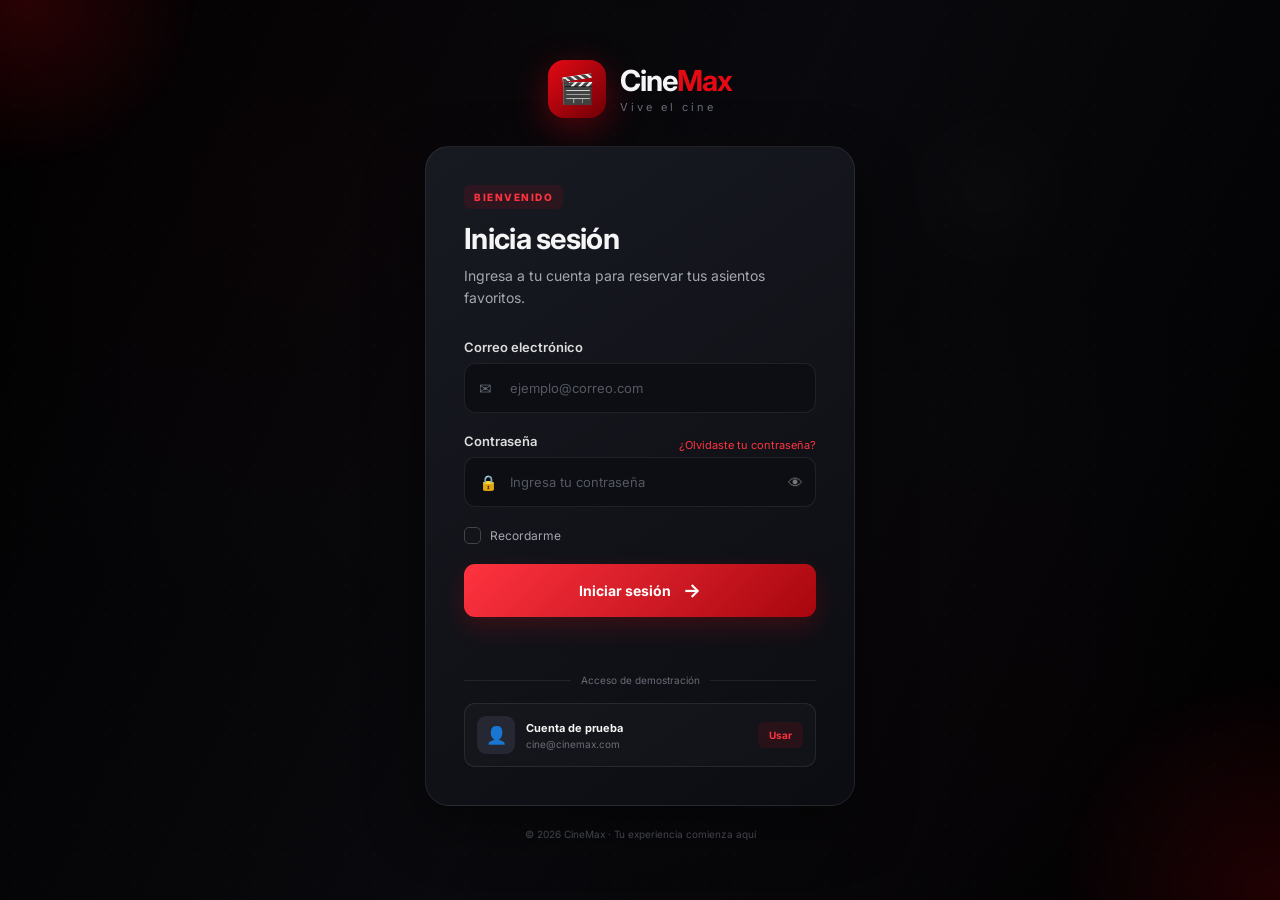
==== index.html @ 251324d9 "Mi-Primera-Version" ====
<!DOCTYPE html>
<html lang="es">

<head>
    <meta charset="UTF-8">
    <meta name="viewport" content="width=device-width, initial-scale=1.0">

    <meta name="description"
        content="CineMax - Compra tus entradas de cine y selecciona tus asientos.">

    <title>CineMax | Reserva tus asientos</title>

    <link rel="stylesheet" href="estilos.css">
</head>

<body>

    <!-- =====================================================
         PANTALLA DE LOGIN
    ====================================================== -->

    <section class="login-page" id="loginPage">

        <div class="login-background">
            <div class="background-overlay"></div>

            <div class="login-decoration decoration-1"></div>
            <div class="login-decoration decoration-2"></div>
            <div class="login-decoration decoration-3"></div>
        </div>


        <div class="login-wrapper">

            <!-- LOGO -->

            <div class="brand-login">

                <div class="brand-icon">
                    🎬
                </div>

                <div>
                    <h1>Cine<span>Max</span></h1>
                    <p>Vive el cine</p>
                </div>

            </div>


            <!-- TARJETA LOGIN -->

            <div class="login-card">

                <div class="login-header">

                    <span class="welcome-tag">
                        BIENVENIDO
                    </span>

                    <h2>Inicia sesión</h2>

                    <p>
                        Ingresa a tu cuenta para reservar
                        tus asientos favoritos.
                    </p>

                </div>


                <!-- FORMULARIO -->

                <form id="loginForm" autocomplete="off">

                    <div class="input-group">

                        <label for="email">
                            Correo electrónico
                        </label>

                        <div class="input-wrapper">

                            <span class="input-icon">
                                ✉
                            </span>

                            <input
                                type="email"
                                id="email"
                                placeholder="ejemplo@correo.com"
                                required
                            >

                        </div>

                    </div>


                    <div class="input-group">

                        <div class="password-label">

                            <label for="password">
                                Contraseña
                            </label>

                            <button
                                type="button"
                                id="forgotPassword"
                                class="forgot-password">
                                ¿Olvidaste tu contraseña?
                            </button>

                        </div>


                        <div class="input-wrapper">

                            <span class="input-icon">
                                🔒
                            </span>

                            <input
                                type="password"
                                id="password"
                                placeholder="Ingresa tu contraseña"
                                required
                            >

                            <button
                                type="button"
                                id="togglePassword"
                                class="toggle-password"
                                aria-label="Mostrar contraseña">
                                👁
                            </button>

                        </div>

                    </div>


                    <div class="remember-container">

                        <label class="remember">

                            <input
                                type="checkbox"
                                id="remember">

                            <span class="custom-checkbox"></span>

                            <span>
                                Recordarme
                            </span>

                        </label>

                    </div>


                    <button
                        type="submit"
                        class="login-button">

                        <span>
                            Iniciar sesión
                        </span>

                        <span class="button-arrow">
                            →
                        </span>

                    </button>


                    <!-- MENSAJE DE LOGIN -->

                    <div
                        id="loginMessage"
                        class="login-message">
                    </div>

                </form>


                <!-- DIVISOR -->

                <div class="login-divider">

                    <span></span>

                    <p>Acceso de demostración</p>

                    <span></span>

                </div>


                <!-- DATOS DE DEMO -->

                <div class="demo-account">

                    <div class="demo-icon">
                        👤
                    </div>

                    <div class="demo-info">

                        <strong>
                            Cuenta de prueba
                        </strong>

                        <span>
                            cine@cinemax.com
                        </span>

                    </div>

                    <button
                        type="button"
                        id="useDemo"
                        class="demo-button">

                        Usar

                    </button>

                </div>

            </div>


            <p class="login-footer">
                © 2026 CineMax · Tu experiencia comienza aquí
            </p>

        </div>

    </section>



    <!-- =====================================================
         APLICACIÓN PRINCIPAL
    ====================================================== -->

    <div
        class="app"
        id="app"
        style="display: none;">


        <!-- =================================================
             SIDEBAR
        ================================================== -->

        <aside class="sidebar" id="sidebar">

            <div class="sidebar-brand">

                <div class="sidebar-logo">
                    🎬
                </div>

                <div>

                    <h2>
                        Cine<span>Max</span>
                    </h2>

                    <small>
                        EXPERIENCIA DE CINE
                    </small>

                </div>

            </div>


            <!-- NAVEGACIÓN -->

            <nav class="main-navigation">

                <p class="navigation-title">
                    MENÚ
                </p>


                <button
                    class="nav-item active"
                    data-section="home">

                    <span class="nav-icon">
                        🏠
                    </span>

                    <span>
                        Inicio
                    </span>

                </button>


                <button
                    class="nav-item"
                    data-section="movies">

                    <span class="nav-icon">
                        🎞️
                    </span>

                    <span>
                        Cartelera
                    </span>

                </button>


                <button
                    class="nav-item"
                    data-section="tickets">

                    <span class="nav-icon">
                        🎟️
                    </span>

                    <span>
                        Mis entradas
                    </span>

                    <span
                        class="nav-badge"
                        id="ticketBadge"
                        style="display: none;">
                        0
                    </span>

                </button>


                <p class="navigation-title second-title">
                    CUENTA
                </p>


                <button
                    class="nav-item"
                    data-section="profile">

                    <span class="nav-icon">
                        👤
                    </span>

                    <span>
                        Mi perfil
                    </span>

                </button>


                <button
                    class="nav-item"
                    data-section="help">

                    <span class="nav-icon">
                        ❓
                    </span>

                    <span>
                        Ayuda
                    </span>

                </button>

            </nav>


            <!-- PROMOCIÓN -->

            <div class="sidebar-promotion">

                <div class="promotion-icon">
                    🍿
                </div>

                <h3>
                    ¿Listo para la función?
                </h3>

                <p>
                    Elige tu película y asegura
                    tu asiento favorito.
                </p>

                <button
                    id="promotionButton">
                    Ver cartelera →
                </button>

            </div>


            <!-- USUARIO SIDEBAR -->

            <div class="sidebar-user">

                <div class="user-avatar">
                    N
                </div>

                <div class="user-data">

                    <strong id="sidebarUserName">
                        Usuario
                    </strong>

                    <span id="sidebarUserEmail">
                        cine@cinemax.com
                    </span>

                </div>

                <button
                    id="sidebarLogout"
                    class="sidebar-logout"
                    title="Cerrar sesión">

                    ⎋

                </button>

            </div>

        </aside>



        <!-- =================================================
             CONTENIDO PRINCIPAL
        ================================================== -->

        <main class="main-content">


            <!-- HEADER -->

            <header class="topbar">

                <button
                    class="mobile-menu"
                    id="mobileMenu">
                    ☰
                </button>


                <div class="topbar-search">

                    <span>
                        🔎
                    </span>

                    <input
                        type="text"
                        id="globalSearch"
                        placeholder="Buscar películas...">

                </div>


                <div class="topbar-actions">

                    <button
                        class="notification-button"
                        id="notificationButton">

                        🔔

                        <span class="notification-dot"></span>

                    </button>


                    <div class="topbar-user">

                        <div class="topbar-avatar">
                            N
                        </div>

                        <div>

                            <strong id="topbarUserName">
                                Usuario
                            </strong>

                            <span>
                                Cliente
                            </span>

                        </div>

                    </div>

                </div>

            </header>



            <!-- =================================================
                 SECCIÓN INICIO
            ================================================== -->

            <section
                class="content-section active-section"
                id="homeSection">


                <!-- HERO -->

                <div class="hero">

                    <div class="hero-content">

                        <span class="hero-label">
                            ⭐ PELÍCULA DESTACADA
                        </span>

                        <h1>
                            El último<br>
                            <span>viaje</span>
                        </h1>

                        <p>
                            Una aventura que te llevará más allá
                            de lo que jamás imaginaste.
                        </p>


                        <div class="hero-info">

                            <span>
                                ⭐ 4.8
                            </span>

                            <span>
                                2026
                            </span>

                            <span>
                                2h 18min
                            </span>

                            <span>
                                Acción
                            </span>

                        </div>


                        <div class="hero-buttons">

                            <button
                                class="primary-button hero-book"
                                data-movie="el-ultimo-viaje">

                                🎟️ Comprar entradas

                            </button>

                            <button
                                class="secondary-button"
                                data-movie-details="el-ultimo-viaje">

                                Ver detalles
                                →

                            </button>

                        </div>

                    </div>


                    <div class="hero-gradient"></div>

                    <div class="hero-poster">

                        <div class="poster-content">
                            🎬
                        </div>

                    </div>

                </div>



                <!-- PELÍCULAS EN CARTELERA -->

                <div class="section-heading">

                    <div>

                        <span>
                            AHORA EN CINE
                        </span>

                        <h2>
                            Cartelera
                        </h2>

                    </div>

                    <button
                        class="view-all"
                        data-section-target="movies">

                        Ver todas →
                    </button>

                </div>


                <div
                    class="movie-grid"
                    id="homeMovieGrid">
                </div>



                <!-- PRÓXIMAMENTE -->

                <div class="section-heading upcoming-heading">

                    <div>

                        <span>
                            PRÓXIMAMENTE
                        </span>

                        <h2>
                            No te las pierdas
                        </h2>

                    </div>

                </div>


                <div
                    class="upcoming-grid"
                    id="upcomingGrid">
                </div>


            </section>



            <!-- =================================================
                 CARTELERA COMPLETA
            ================================================== -->

            <section
                class="content-section"
                id="moviesSection">


                <div class="page-title">

                    <div>

                        <span>
                            CINE
                        </span>

                        <h1>
                            Cartelera
                        </h1>

                        <p>
                            Encuentra tu próxima película favorita.
                        </p>

                    </div>

                </div>


                <!-- FILTROS -->

                <div class="movie-filters">

                    <div class="filter-search">

                        <span>
                            🔎
                        </span>

                        <input
                            type="text"
                            id="movieSearch"
                            placeholder="Buscar película...">

                    </div>


                    <div class="genre-filters">

                        <button
                            class="genre-filter active"
                            data-genre="all">
                            Todas
                        </button>

                        <button
                            class="genre-filter"
                            data-genre="Acción">
                            Acción
                        </button>

                        <button
                            class="genre-filter"
                            data-genre="Comedia">
                            Comedia
                        </button>

                        <button
                            class="genre-filter"
                            data-genre="Drama">
                            Drama
                        </button>

                        <button
                            class="genre-filter"
                            data-genre="Terror">
                            Terror
                        </button>

                        <button
                            class="genre-filter"
                            data-genre="Animación">
                            Animación
                        </button>

                    </div>

                </div>


                <div
                    class="movie-grid full-grid"
                    id="movieGrid">
                </div>


                <div
                    class="empty-state"
                    id="movieEmpty"
                    style="display: none;">

                    <div>
                        🎬
                    </div>

                    <h3>
                        No encontramos películas
                    </h3>

                    <p>
                        Intenta con otro nombre o género.
                    </p>

                </div>

            </section>



            <!-- =================================================
                 SECCIÓN SELECCIÓN DE ASIENTOS
            ================================================== -->

            <section
                class="content-section"
                id="bookingSection">


                <div class="booking-header">

                    <button
                        class="back-button"
                        id="backToMovies">

                        ← Volver a cartelera

                    </button>


                    <div class="booking-title">

                        <span>
                            RESERVA DE ENTRADAS
                        </span>

                        <h1>
                            Selecciona tus asientos
                        </h1>

                    </div>

                </div>


                <!-- INFORMACIÓN DE PELÍCULA -->

                <div class="booking-movie">

                    <div
                        class="booking-poster"
                        id="bookingPoster">

                        🎬

                    </div>


                    <div class="booking-movie-info">

                        <span class="movie-category"
                            id="bookingGenre">
                            Acción
                        </span>

                        <h2 id="bookingMovieTitle">
                            El último viaje
                        </h2>

                        <div class="booking-details">

                            <span>
                                📅
                                <strong id="bookingDate">
                                    Hoy
                                </strong>
                            </span>

                            <span>
                                🕐
                                <strong id="bookingTime">
                                    7:30 PM
                                </strong>
                            </span>

                            <span>
                                🏢
                                <strong id="bookingRoom">
                                    Sala 3
                                </strong>
                            </span>

                        </div>

                    </div>

                </div>


                <!-- SELECCIÓN DE FECHA Y HORARIO -->

                <div class="booking-options">

                    <div class="option-group">

                        <label>
                            Fecha
                        </label>

                        <div
                            class="date-options"
                            id="dateOptions">

                            <button
                                class="date-option active"
                                data-date="Hoy">

                                <strong>
                                    HOY
                                </strong>

                                <span>
                                    08
                                </span>

                                <small>
                                    SEP
                                </small>

                            </button>

                            <button
                                class="date-option"
                                data-date="Mañana">

                                <strong>
                                    MAÑANA
                                </strong>

                                <span>
                                    09
                                </span>

                                <small>
                                    SEP
                                </small>

                            </button>

                            <button
                                class="date-option"
                                data-date="Jueves">

                                <strong>
                                    JUEVES
                                </strong>

                                <span>
                                    10
                                </span>

                                <small>
                                    SEP
                                </small>

                            </button>

                            <button
                                class="date-option"
                                data-date="Viernes">

                                <strong>
                                    VIERNES
                                </strong>

                                <span>
                                    11
                                </span>

                                <small>
                                    SEP
                                </small>

                            </button>

                        </div>

                    </div>


                    <div class="option-group">

                        <label>
                            Horario
                        </label>

                        <div
                            class="time-options"
                            id="timeOptions">

                            <button
                                class="time-option"
                                data-time="3:00 PM">
                                3:00 PM
                            </button>

                            <button
                                class="time-option active"
                                data-time="7:30 PM">
                                7:30 PM
                            </button>

                            <button
                                class="time-option"
                                data-time="9:45 PM">
                                9:45 PM
                            </button>

                        </div>

                    </div>

                </div>



                <!-- ÁREA DE ASIENTOS -->

                <div class="seat-layout-container">

                    <div class="seat-layout">

                        <div class="screen-container">

                            <div class="screen-light"></div>

                            <div class="screen">
                                PANTALLA
                            </div>

                        </div>


                        <div
                            class="seat-map"
                            id="seatMap">
                        </div>


                        <!-- LEYENDA -->

                        <div class="seat-legend">

                            <div>
                                <span class="legend-seat available"></span>
                                Disponible
                            </div>

                            <div>
                                <span class="legend-seat selected"></span>
                                Seleccionado
                            </div>

                            <div>
                                <span class="legend-seat occupied"></span>
                                Ocupado
                            </div>

                            <div>
                                <span class="legend-seat premium"></span>
                                Premium
                            </div>

                        </div>

                    </div>



                    <!-- RESUMEN -->

                    <aside class="booking-summary">

                        <div class="summary-header">

                            <span>
                                TU RESERVA
                            </span>

                            <h2>
                                Resumen
                            </h2>

                        </div>


                        <div class="summary-movie">

                            <div
                                class="summary-poster"
                                id="summaryPoster">
                                🎬
                            </div>

                            <div>

                                <h3 id="summaryMovieTitle">
                                    El último viaje
                                </h3>

                                <p>
                                    <span id="summaryDate">
                                        Hoy
                                    </span>
                                    ·
                                    <span id="summaryTime">
                                        7:30 PM
                                    </span>
                                </p>

                            </div>

                        </div>


                        <div class="summary-room">

                            <span>
                                🏢 Sala
                            </span>

                            <strong id="summaryRoom">
                                Sala 3
                            </strong>

                        </div>


                        <div class="summary-seats">

                            <div class="summary-section-title">

                                <span>
                                    Asientos
                                </span>

                                <span
                                    id="seatCount">
                                    0
                                </span>

                            </div>


                            <div
                                class="selected-seats"
                                id="selectedSeats">

                                <p class="no-seats">
                                    Selecciona tus asientos
                                </p>

                            </div>

                        </div>


                        <div class="summary-prices">

                            <div>
                                <span>
                                    Entrada general
                                </span>

                                <strong>
                                    $15.000
                                </strong>
                            </div>

                            <div>
                                <span>
                                    Asientos
                                </span>

                                <strong id="summaryTicketCount">
                                    × 0
                                </strong>
                            </div>


                            <div class="price-total">

                                <span>
                                    Total
                                </span>

                                <strong>
                                    $<span id="summaryTotal">
                                        0
                                    </span>
                                </strong>

                            </div>

                        </div>


                        <button
                            class="confirm-booking"
                            id="confirmBooking"
                            disabled>

                            <span>
                                Confirmar reserva
                            </span>

                            <span>
                                →
                            </span>

                        </button>


                        <p class="secure-payment">
                            🔒 Compra segura y protegida
                        </p>

                    </aside>

                </div>

            </section>



            <!-- =================================================
                 MIS ENTRADAS
            ================================================== -->

            <section
                class="content-section"
                id="ticketsSection">


                <div class="page-title">

                    <div>

                        <span>
                            MIS COMPRAS
                        </span>

                        <h1>
                            Mis entradas
                        </h1>

                        <p>
                            Consulta tus reservas y entradas.
                        </p>

                    </div>

                </div>


                <div
                    class="tickets-container"
                    id="ticketsContainer">

                    <div class="empty-tickets">

                        <div class="empty-ticket-icon">
                            🎟️
                        </div>

                        <h2>
                            No tienes entradas todavía
                        </h2>

                        <p>
                            Compra una entrada y aparecerá
                            aquí automáticamente.
                        </p>

                        <button
                            class="primary-button"
                            data-section-target="movies">

                            Explorar cartelera

                        </button>

                    </div>

                </div>

            </section>



            <!-- =================================================
                 PERFIL
            ================================================== -->

            <section
                class="content-section"
                id="profileSection">


                <div class="page-title">

                    <div>

                        <span>
                            CUENTA
                        </span>

                        <h1>
                            Mi perfil
                        </h1>

                        <p>
                            Administra la información de tu cuenta.
                        </p>

                    </div>

                </div>


                <div class="profile-card">

                    <div class="profile-header">

                        <div class="large-avatar">
                            N
                        </div>

                        <div>

                            <h2 id="profileName">
                                Usuario
                            </h2>

                            <p id="profileEmail">
                                cine@cinemax.com
                            </p>

                        </div>

                    </div>


                    <div class="profile-information">

                        <div class="profile-field">

                            <label>
                                Nombre
                            </label>

                            <input
                                type="text"
                                id="profileNameInput"
                                value="Nicolas"
                                readonly>

                        </div>


                        <div class="profile-field">

                            <label>
                                Correo electrónico
                            </label>

                            <input
                                type="email"
                                id="profileEmailInput"
                                value="cine@cinemax.com"
                                readonly>

                        </div>


                        <div class="profile-field">

                            <label>
                                Tipo de cuenta
                            </label>

                            <input
                                type="text"
                                value="Cliente CineMax"
                                readonly>

                        </div>

                    </div>

                </div>

            </section>



            <!-- =================================================
                 AYUDA
            ================================================== -->

            <section
                class="content-section"
                id="helpSection">


                <div class="page-title">

                    <div>

                        <span>
                            SOPORTE
                        </span>

                        <h1>
                            Centro de ayuda
                        </h1>

                        <p>
                            ¿Tienes alguna pregunta?
                            Estamos aquí para ayudarte.
                        </p>

                    </div>

                </div>


                <div class="help-grid">

                    <div class="help-card">

                        <div>
                            🎟️
                        </div>

                        <h3>
                            ¿Cómo compro una entrada?
                        </h3>

                        <p>
                            Selecciona una película, el horario
                            y tus asientos favoritos.
                        </p>

                    </div>


                    <div class="help-card">

                        <div>
                            💺
                        </div>

                        <h3>
                            ¿Puedo cambiar mi asiento?
                        </h3>

                        <p>
                            Antes de confirmar tu reserva puedes
                            seleccionar y quitar cualquier asiento.
                        </p>

                    </div>


                    <div class="help-card">

                        <div>
                            🎬
                        </div>

                        <h3>
                            ¿Dónde veo mis entradas?
                        </h3>

                        <p>
                            Todas tus reservas aparecen en
                            la sección "Mis entradas".
                        </p>

                    </div>


                    <div class="help-card">

                        <div>
                            🔒
                        </div>

                        <h3>
                            ¿Es segura mi compra?
                        </h3>

                        <p>
                            Esta versión es una demostración
                            local y no procesa pagos reales.
                        </p>

                    </div>

                </div>

            </section>

        </main>

    </div>



    <!-- =====================================================
         MODAL DE DETALLES DE PELÍCULA
    ====================================================== -->

    <div
        class="modal-overlay"
        id="movieModal"
        style="display: none;">

        <div class="movie-modal">

            <button
                class="modal-close"
                id="closeMovieModal">
                ×
            </button>


            <div
                class="modal-poster"
                id="modalPoster">
                🎬
            </div>


            <div class="modal-content">

                <span
                    class="movie-category"
                    id="modalGenre">
                    Acción
                </span>

                <h2 id="modalTitle">
                    El último viaje
                </h2>

                <div
                    class="modal-rating"
                    id="modalRating">
                    ⭐ 4.8
                </div>

                <p id="modalDescription">
                    Una increíble aventura llena de acción,
                    misterio y emoción.
                </p>


                <div class="modal-details">

                    <span>
                        🎬
                        <strong id="modalDuration">
                            2h 18min
                        </strong>
                    </span>

                    <span>
                        📅
                        <strong id="modalYear">
                            2026
                        </strong>
                    </span>

                    <span>
                        🔞
                        <strong id="modalAge">
                            +12
                        </strong>
                    </span>

                </div>


                <button
                    class="primary-button"
                    id="modalBookButton">

                    🎟️ Comprar entradas

                </button>

            </div>

        </div>

    </div>



    <!-- =====================================================
         MODAL CONFIRMACIÓN DE COMPRA
    ====================================================== -->

    <div
        class="modal-overlay"
        id="confirmationModal"
        style="display: none;">

        <div class="confirmation-modal">

            <div class="success-animation">

                <div class="success-circle">
                    ✓
                </div>

            </div>


            <span class="success-label">
                ¡RESERVA CONFIRMADA!
            </span>

            <h2>
                Disfruta la película 🍿
            </h2>

            <p>
                Tu reserva se ha realizado correctamente.
            </p>


            <div class="confirmation-ticket">

                <div class="ticket-header">

                    <span>
                        🎬 CineMax
                    </span>

                    <span>
                        ENTRADA
                    </span>

                </div>


                <div class="ticket-movie">

                    <div
                        class="ticket-poster"
                        id="confirmationPoster">
                        🎬
                    </div>

                    <div>

                        <h3 id="confirmationMovie">
                            El último viaje
                        </h3>

                        <p id="confirmationDate">
                            Hoy · 7:30 PM
                        </p>

                        <p id="confirmationRoom">
                            Sala 3
                        </p>

                    </div>

                </div>


                <div class="ticket-divider"></div>


                <div class="ticket-info">

                    <div>

                        <span>
                            ASIENTOS
                        </span>

                        <strong id="confirmationSeats">
                            A1, A2
                        </strong>

                    </div>

                    <div>

                        <span>
                            TOTAL
                        </span>

                        <strong id="confirmationTotal">
                            $30.000
                        </strong>

                    </div>

                </div>


                <div class="ticket-code">

                    <span>
                        CÓDIGO DE RESERVA
                    </span>

                    <strong id="reservationCode">
                        CMX-000000
                    </strong>

                </div>

            </div>


            <div class="confirmation-actions">

                <button
                    class="secondary-button"
                    id="closeConfirmation">

                    Cerrar

                </button>

                <button
                    class="primary-button"
                    id="viewTickets">

                    Ver mis entradas →

                </button>

            </div>

        </div>

    </div>



    <!-- =====================================================
         MODAL NOTIFICACIONES
    ====================================================== -->

    <div
        class="notification-panel"
        id="notificationPanel"
        style="display: none;">

        <div class="notification-header">

            <h3>
                Notificaciones
            </h3>

            <button
                id="closeNotifications">
                ×
            </button>

        </div>


        <div class="notification-item">

            <div>
                🎬
            </div>

            <section>

                <strong>
                    Bienvenido a CineMax
                </strong>

                <p>
                    Descubre nuestra cartelera.
                </p>

                <small>
                    Ahora
                </small>

            </section>

        </div>


        <div class="notification-item">

            <div>
                🍿
            </div>

            <section>

                <strong>
                    Nueva experiencia
                </strong>

                <p>
                    Selecciona tus asientos favoritos.
                </p>

                <small>
                    Hoy
                </small>

            </section>

        </div>

    </div>



    <!-- =====================================================
         TOAST / MENSAJES
    ====================================================== -->

    <div
        class="toast"
        id="toast">

        <div class="toast-icon">
            ✓
        </div>

        <div>

            <strong id="toastTitle">
                Correcto
            </strong>

            <p id="toastMessage">
                Operación realizada.
            </p>

        </div>

        <button id="closeToast">
            ×
        </button>

    </div>



    <!-- JAVASCRIPT -->

    <script src="script.js"></script>

</body>

</html>
---- estilos.css ----
/* =========================================================
   CINEMAX
   ESTILOS GENERALES
========================================================= */

@import url('https://fonts.googleapis.com/css2?family=Inter:wght@400;500;600;700;800&family=Playfair+Display:wght@600;700;800&display=swap');


:root {

    --bg-main: #08090d;
    --bg-secondary: #0e1016;
    --bg-card: #14161e;
    --bg-card-hover: #1b1e28;

    --red: #e50914;
    --red-light: #ff3340;
    --red-dark: #a8060e;

    --white: #ffffff;
    --text: #f5f5f5;
    --text-secondary: #a5a7b0;
    --text-muted: #696c77;

    --border: rgba(255, 255, 255, 0.08);

    --green: #21d07a;
    --yellow: #ffc107;

    --sidebar-width: 270px;

    --shadow:
        0 20px 60px rgba(0, 0, 0, 0.45);

    --transition: 0.25s ease;
}


* {
    margin: 0;
    padding: 0;
    box-sizing: border-box;
}


html {
    scroll-behavior: smooth;
}


body {
    min-height: 100vh;

    background: var(--bg-main);
    color: var(--text);

    font-family: 'Inter', sans-serif;

    overflow-x: hidden;
}


button,
input {
    font-family: inherit;
}


button {
    border: none;
}


button:focus-visible,
input:focus-visible {
    outline: 2px solid var(--red-light);
    outline-offset: 2px;
}


::-webkit-scrollbar {
    width: 7px;
}


::-webkit-scrollbar-track {
    background: #08090d;
}


::-webkit-scrollbar-thumb {
    background: #30333d;
    border-radius: 10px;
}


::-webkit-scrollbar-thumb:hover {
    background: var(--red);
}


/* =========================================================
   LOGIN
========================================================= */

.login-page {

    min-height: 100vh;

    display: flex;
    justify-content: center;
    align-items: center;

    position: relative;

    overflow: hidden;

    background:
        radial-gradient(
            circle at 20% 20%,
            rgba(229, 9, 20, 0.18),
            transparent 35%
        ),
        radial-gradient(
            circle at 80% 80%,
            rgba(229, 9, 20, 0.12),
            transparent 35%
        ),
        #07080c;
}


.login-background {
    position: absolute;

    inset: 0;

    pointer-events: none;

    background:
        linear-gradient(
            115deg,
            rgba(0, 0, 0, 0.94),
            rgba(10, 10, 14, 0.80),
            rgba(0, 0, 0, 0.96)
        );
}


.background-overlay {
    position: absolute;

    inset: 0;

    opacity: 0.2;

    background-image:
        radial-gradient(
            rgba(255,255,255,0.08) 1px,
            transparent 1px
        );

    background-size: 30px 30px;
}


.login-decoration {

    position: absolute;

    border-radius: 50%;

    filter: blur(2px);

    opacity: 0.4;
}


.decoration-1 {

    width: 350px;
    height: 350px;

    top: -180px;
    left: -150px;

    background:
        radial-gradient(
            circle,
            rgba(229, 9, 20, 0.45),
            transparent 70%
        );
}


.decoration-2 {

    width: 450px;
    height: 450px;

    right: -220px;
    bottom: -220px;

    background:
        radial-gradient(
            circle,
            rgba(229, 9, 20, 0.35),
            transparent 70%
        );
}


.decoration-3 {

    width: 200px;
    height: 200px;

    right: 15%;
    top: 10%;

    background:
        radial-gradient(
            circle,
            rgba(255, 255, 255, 0.04),
            transparent 70%
        );
}


.login-wrapper {

    width: 100%;
    max-width: 470px;

    position: relative;
    z-index: 2;

    padding: 35px 20px;
}


/* LOGO LOGIN */

.brand-login {

    display: flex;
    justify-content: center;
    align-items: center;

    gap: 14px;

    margin-bottom: 28px;
}


.brand-icon {

    width: 58px;
    height: 58px;

    display: flex;
    justify-content: center;
    align-items: center;

    border-radius: 16px;

    background:
        linear-gradient(
            135deg,
            var(--red),
            #700007
        );

    box-shadow:
        0 10px 35px rgba(229, 9, 20, 0.35);

    font-size: 29px;
}


.brand-login h1 {

    font-size: 29px;

    letter-spacing: -1px;
}


.brand-login h1 span {

    color: var(--red);
}


.brand-login p {

    color: var(--text-muted);

    font-size: 11px;

    letter-spacing: 3px;

    margin-top: 2px;
}


/* LOGIN CARD */

.login-card {

    padding: 38px;

    background:
        linear-gradient(
            145deg,
            rgba(25, 27, 35, 0.96),
            rgba(12, 13, 18, 0.98)
        );

    border: 1px solid var(--border);

    border-radius: 24px;

    box-shadow: var(--shadow);

    backdrop-filter: blur(20px);
}


.login-header {

    margin-bottom: 30px;
}


.welcome-tag {

    display: inline-block;

    padding: 6px 10px;

    margin-bottom: 12px;

    border-radius: 6px;

    background: rgba(229, 9, 20, 0.1);

    color: var(--red-light);

    font-size: 10px;

    font-weight: 800;

    letter-spacing: 1.5px;
}


.login-header h2 {

    font-size: 29px;

    margin-bottom: 9px;

    letter-spacing: -0.7px;
}


.login-header p {

    color: var(--text-secondary);

    line-height: 1.6;

    font-size: 14px;
}


/* INPUTS */

.input-group {

    margin-bottom: 20px;
}


.input-group label {

    display: block;

    margin-bottom: 8px;

    color: #ddd;

    font-size: 13px;

    font-weight: 600;
}


.password-label {

    display: flex;

    justify-content: space-between;

    align-items: center;
}


.forgot-password {

    background: transparent;

    color: var(--red-light);

    font-size: 11px;

    cursor: pointer;

    transition: var(--transition);
}


.forgot-password:hover {

    color: white;
}


.input-wrapper {

    position: relative;
}


.input-icon {

    position: absolute;

    left: 15px;
    top: 50%;

    transform: translateY(-50%);

    color: var(--text-muted);

    font-size: 15px;

    pointer-events: none;
}


.input-wrapper input {

    width: 100%;

    height: 50px;

    padding:
        0 45px;

    border: 1px solid var(--border);

    border-radius: 11px;

    background: #0c0e13;

    color: white;

    font-size: 13px;

    transition: var(--transition);
}


.input-wrapper input::placeholder {

    color: #555861;
}


.input-wrapper input:focus {

    border-color: rgba(229, 9, 20, 0.7);

    background: #101219;

    box-shadow:
        0 0 0 3px rgba(229, 9, 20, 0.08);
}


.toggle-password {

    position: absolute;

    right: 13px;
    top: 50%;

    transform: translateY(-50%);

    background: transparent;

    color: #777;

    cursor: pointer;

    font-size: 15px;

    transition: var(--transition);
}


.toggle-password:hover {

    color: white;
}


/* REMEMBER */

.remember-container {

    margin: 3px 0 20px;
}


.remember {

    display: flex;

    align-items: center;

    gap: 9px;

    color: var(--text-secondary);

    font-size: 12px;

    cursor: pointer;
}


.remember input {

    display: none;
}


.custom-checkbox {

    width: 17px;
    height: 17px;

    display: inline-block;

    border: 1px solid #444;

    border-radius: 5px;

    position: relative;

    transition: var(--transition);
}


.remember input:checked + .custom-checkbox {

    background: var(--red);

    border-color: var(--red);
}


.remember input:checked + .custom-checkbox::after {

    content: '✓';

    position: absolute;

    left: 50%;
    top: 50%;

    transform: translate(-50%, -53%);

    color: white;

    font-size: 11px;

    font-weight: bold;
}


/* LOGIN BUTTON */

.login-button {

    width: 100%;

    height: 53px;

    display: flex;

    justify-content: center;
    align-items: center;

    gap: 12px;

    border-radius: 11px;

    background:
        linear-gradient(
            135deg,
            var(--red-light),
            var(--red-dark)
        );

    color: white;

    font-weight: 700;

    font-size: 14px;

    cursor: pointer;

    box-shadow:
        0 10px 25px rgba(229, 9, 20, 0.2);

    transition: var(--transition);
}


.login-button:hover {

    transform: translateY(-2px);

    box-shadow:
        0 14px 30px rgba(229, 9, 20, 0.3);
}


.button-arrow {

    font-size: 19px;

    transition: var(--transition);
}


.login-button:hover .button-arrow {

    transform: translateX(4px);
}


/* LOGIN MESSAGE */

.login-message {

    min-height: 20px;

    margin-top: 12px;

    text-align: center;

    font-size: 12px;
}


.login-message.error {

    color: #ff5c67;
}


.login-message.success {

    color: var(--green);
}


/* DIVIDER */

.login-divider {

    display: flex;

    align-items: center;

    gap: 10px;

    margin: 25px 0 17px;
}


.login-divider span {

    flex: 1;

    height: 1px;

    background: var(--border);
}


.login-divider p {

    color: var(--text-muted);

    font-size: 10px;

    white-space: nowrap;
}


/* DEMO */

.demo-account {

    display: flex;

    align-items: center;

    gap: 11px;

    padding: 12px;

    background: rgba(255,255,255,0.025);

    border: 1px solid var(--border);

    border-radius: 11px;
}


.demo-icon {

    width: 38px;
    height: 38px;

    display: flex;

    justify-content: center;
    align-items: center;

    border-radius: 9px;

    background: #252832;

    font-size: 17px;
}


.demo-info {

    display: flex;

    flex-direction: column;

    gap: 3px;

    flex: 1;
}


.demo-info strong {

    font-size: 11px;
}


.demo-info span {

    color: var(--text-muted);

    font-size: 10px;
}


.demo-button {

    padding: 7px 11px;

    border-radius: 6px;

    background: rgba(229, 9, 20, 0.1);

    color: var(--red-light);

    font-size: 10px;

    font-weight: 700;

    cursor: pointer;

    transition: var(--transition);
}


.demo-button:hover {

    background: var(--red);

    color: white;
}


.login-footer {

    text-align: center;

    margin-top: 22px;

    color: #4f525c;

    font-size: 10px;
}



/* =========================================================
   APP
========================================================= */

.app {

    min-height: 100vh;

    display: flex;

    background: var(--bg-main);
}



/* =========================================================
   SIDEBAR
========================================================= */

.sidebar {

    width: var(--sidebar-width);

    height: 100vh;

    position: fixed;

    left: 0;
    top: 0;

    display: flex;

    flex-direction: column;

    padding: 25px 16px;

    background:
        linear-gradient(
            180deg,
            #101218,
            #0a0b10
        );

    border-right: 1px solid var(--border);

    z-index: 100;

    overflow-y: auto;
}


.sidebar-brand {

    display: flex;

    align-items: center;

    gap: 11px;

    padding: 0 10px;

    margin-bottom: 38px;
}


.sidebar-logo {

    width: 43px;
    height: 43px;

    display: flex;

    justify-content: center;
    align-items: center;

    border-radius: 12px;

    background:
        linear-gradient(
            135deg,
            var(--red),
            #720007
        );

    font-size: 20px;

    box-shadow:
        0 7px 20px rgba(229, 9, 20, 0.22);
}


.sidebar-brand h2 {

    font-size: 18px;

    letter-spacing: -0.5px;
}


.sidebar-brand h2 span {

    color: var(--red);
}


.sidebar-brand small {

    display: block;

    margin-top: 2px;

    color: var(--text-muted);

    font-size: 7px;

    letter-spacing: 1.3px;
}


/* NAV */

.navigation-title {

    padding: 0 12px;

    margin-bottom: 9px;

    color: #525560;

    font-size: 9px;

    font-weight: 800;

    letter-spacing: 1.5px;
}


.second-title {

    margin-top: 27px;
}


.nav-item {

    width: 100%;

    height: 46px;

    display: flex;

    align-items: center;

    gap: 12px;

    position: relative;

    padding: 0 12px;

    margin-bottom: 4px;

    border-radius: 9px;

    background: transparent;

    color: #858893;

    font-size: 12px;

    font-weight: 500;

    text-align: left;

    cursor: pointer;

    transition: var(--transition);
}


.nav-item:hover {

    background: rgba(255,255,255,0.04);

    color: white;
}


.nav-item.active {

    background:
        linear-gradient(
            90deg,
            rgba(229, 9, 20, 0.17),
            rgba(229, 9, 20, 0.04)
        );

    color: white;
}


.nav-item.active::before {

    content: '';

    position: absolute;

    left: -16px;

    width: 3px;
    height: 22px;

    border-radius: 0 5px 5px 0;

    background: var(--red);
}


.nav-icon {

    width: 23px;

    text-align: center;

    font-size: 15px;
}


.nav-badge {

    margin-left: auto;

    min-width: 19px;
    height: 19px;

    display: flex;

    justify-content: center;
    align-items: center;

    border-radius: 50%;

    background: var(--red);

    color: white;

    font-size: 9px;

    font-weight: 800;
}



/* SIDEBAR PROMOTION */

.sidebar-promotion {

    margin-top: auto;

    padding: 19px;

    border-radius: 14px;

    background:
        linear-gradient(
            145deg,
            rgba(229,9,20,0.16),
            rgba(229,9,20,0.03)
        );

    border: 1px solid rgba(229,9,20,0.12);
}


.promotion-icon {

    font-size: 23px;

    margin-bottom: 10px;
}


.sidebar-promotion h3 {

    font-size: 12px;

    margin-bottom: 7px;
}


.sidebar-promotion p {

    color: #7f828c;

    font-size: 9px;

    line-height: 1.6;

    margin-bottom: 12px;
}


.sidebar-promotion button {

    background: transparent;

    color: var(--red-light);

    font-size: 9px;

    font-weight: 700;

    cursor: pointer;
}


/* SIDEBAR USER */

.sidebar-user {

    display: flex;

    align-items: center;

    gap: 9px;

    padding: 15px 5px 0;

    margin-top: 16px;

    border-top: 1px solid var(--border);
}


.user-avatar,
.topbar-avatar,
.large-avatar {

    display: flex;

    justify-content: center;
    align-items: center;

    border-radius: 50%;

    background:
        linear-gradient(
            135deg,
            #d72c37,
            #6c080d
        );

    color: white;

    font-weight: 800;
}


.user-avatar {

    width: 35px;
    height: 35px;

    font-size: 12px;
}


.user-data {

    min-width: 0;

    flex: 1;

    display: flex;

    flex-direction: column;

    gap: 3px;
}


.user-data strong {

    overflow: hidden;

    text-overflow: ellipsis;

    white-space: nowrap;

    font-size: 10px;
}


.user-data span {

    overflow: hidden;

    text-overflow: ellipsis;

    white-space: nowrap;

    color: var(--text-muted);

    font-size: 8px;
}


.sidebar-logout {

    background: transparent;

    color: #686b75;

    font-size: 16px;

    cursor: pointer;

    transition: var(--transition);
}


.sidebar-logout:hover {

    color: var(--red-light);
}



/* =========================================================
   MAIN CONTENT
========================================================= */

.main-content {

    width: calc(100% - var(--sidebar-width));

    min-height: 100vh;

    margin-left: var(--sidebar-width);
}



/* TOPBAR */

.topbar {

    height: 74px;

    display: flex;

    align-items: center;

    justify-content: space-between;

    padding: 0 38px;

    background:
        rgba(8, 9, 13, 0.82);

    border-bottom: 1px solid var(--border);

    backdrop-filter: blur(15px);

    position: sticky;

    top: 0;

    z-index: 50;
}


.topbar-search {

    width: 310px;

    display: flex;

    align-items: center;

    gap: 10px;

    padding: 0 14px;

    height: 39px;

    background: #11131a;

    border: 1px solid var(--border);

    border-radius: 9px;
}


.topbar-search span {

    color: #666a75;

    font-size: 14px;
}


.topbar-search input {

    width: 100%;

    background: transparent;

    border: none;

    outline: none;

    color: white;

    font-size: 11px;
}


.topbar-search input::placeholder {

    color: #626570;
}


.topbar-actions {

    display: flex;

    align-items: center;

    gap: 23px;
}


.notification-button {

    position: relative;

    background: transparent;

    color: #999ca7;

    font-size: 17px;

    cursor: pointer;
}


.notification-button:hover {

    color: white;
}


.notification-dot {

    width: 6px;
    height: 6px;

    position: absolute;

    right: -1px;
    top: 0;

    border-radius: 50%;

    background: var(--red);

    border: 1px solid #08090d;
}


.topbar-user {

    display: flex;

    align-items: center;

    gap: 9px;
}


.topbar-avatar {

    width: 34px;
    height: 34px;

    font-size: 11px;
}


.topbar-user strong {

    display: block;

    font-size: 10px;
}


.topbar-user span {

    display: block;

    margin-top: 3px;

    color: var(--text-muted);

    font-size: 8px;
}


.mobile-menu {

    display: none;

    background: transparent;

    color: white;

    font-size: 20px;

    cursor: pointer;
}



/* =========================================================
   CONTENT SECTIONS
========================================================= */

.content-section {

    display: none;

    padding: 34px 38px 60px;

    animation: sectionIn 0.35s ease;
}


.content-section.active-section {

    display: block;
}


@keyframes sectionIn {

    from {
        opacity: 0;
        transform: translateY(8px);
    }

    to {
        opacity: 1;
        transform: translateY(0);
    }
}



/* =========================================================
   HERO
========================================================= */

.hero {

    min-height: 420px;

    position: relative;

    display: flex;

    align-items: center;

    overflow: hidden;

    border-radius: 22px;

    background:
        linear-gradient(
            90deg,
            #13151c 0%,
            #171923 40%,
            #0c0d12 100%
        );

    border: 1px solid var(--border);
}


.hero-content {

    width: 57%;

    position: relative;

    z-index: 3;

    padding: 50px;
}


.hero-label {

    color: var(--red-light);

    font-size: 9px;

    font-weight: 800;

    letter-spacing: 1.5px;
}


.hero h1 {

    margin: 13px 0;

    font-family: 'Playfair Display', serif;

    font-size: clamp(40px, 5vw, 62px);

    line-height: 0.98;

    letter-spacing: -2px;
}


.hero h1 span {

    color: var(--red);
}


.hero-content > p {

    max-width: 430px;

    color: #a6a8b1;

    font-size: 12px;

    line-height: 1.7;
}


.hero-info {

    display: flex;

    flex-wrap: wrap;

    gap: 15px;

    margin: 19px 0;
}


.hero-info span {

    color: #b4b6bf;

    font-size: 10px;
}


.hero-info span:first-child {

    color: #ffc107;
}


.hero-buttons {

    display: flex;

    gap: 10px;

    margin-top: 24px;
}


.primary-button,
.secondary-button {

    min-height: 42px;

    padding: 0 18px;

    border-radius: 9px;

    font-size: 10px;

    font-weight: 700;

    cursor: pointer;

    transition: var(--transition);
}


.primary-button {

    background:
        linear-gradient(
            135deg,
            var(--red-light),
            var(--red-dark)
        );

    color: white;

    box-shadow:
        0 8px 20px rgba(229,9,20,0.18);
}


.primary-button:hover {

    transform: translateY(-2px);

    box-shadow:
        0 12px 25px rgba(229,9,20,0.3);
}


.secondary-button {

    background: rgba(255,255,255,0.05);

    border: 1px solid var(--border);

    color: white;
}


.secondary-button:hover {

    background: rgba(255,255,255,0.09);
}


.hero-poster {

    position: absolute;

    width: 48%;

    height: 100%;

    right: -5%;

    top: 0;

    transform: skewX(-8deg);

    background:
        linear-gradient(
            135deg,
            #581014,
            #d11e2a 50%,
            #17090b
        );
}


.hero-poster::before {

    content: '';

    position: absolute;

    inset: 0;

    background:
        radial-gradient(
            circle at 55% 45%,
            rgba(255,255,255,0.25),
            transparent 20%
        ),
        radial-gradient(
            circle at 70% 30%,
            rgba(255,200,200,0.15),
            transparent 30%
        );
}


.poster-content {

    position: absolute;

    top: 50%;
    left: 50%;

    transform:
        translate(-50%, -50%)
        skewX(8deg);

    font-size: 90px;

    filter:
        drop-shadow(
            0 20px 25px rgba(0,0,0,0.4)
        );
}


.hero-gradient {

    position: absolute;

    inset: 0;

    z-index: 2;

    background:
        linear-gradient(
            90deg,
            #13151c 0%,
            rgba(19,21,28,0.92) 35%,
            rgba(19,21,28,0.2) 70%,
            transparent
        );
}



/* =========================================================
   SECTION HEADINGS
========================================================= */

.section-heading {

    display: flex;

    justify-content: space-between;

    align-items: flex-end;

    margin: 38px 0 20px;
}


.section-heading span,
.page-title span,
.booking-title span {

    color: var(--red-light);

    font-size: 8px;

    font-weight: 800;

    letter-spacing: 1.8px;
}


.section-heading h2 {

    margin-top: 5px;

    font-size: 23px;

    letter-spacing: -0.6px;
}


.view-all {

    background: transparent;

    color: var(--red-light);

    font-size: 10px;

    font-weight: 700;

    cursor: pointer;
}



/* =========================================================
   MOVIE CARDS
========================================================= */

.movie-grid {

    display: grid;

    grid-template-columns:
        repeat(4, minmax(0, 1fr));

    gap: 17px;
}


.movie-card {

    overflow: hidden;

    border-radius: 13px;

    background: var(--bg-card);

    border: 1px solid var(--border);

    cursor: pointer;

    transition: var(--transition);
}


.movie-card:hover {

    transform: translateY(-5px);

    background: var(--bg-card-hover);

    border-color:
        rgba(229,9,20,0.22);

    box-shadow:
        0 15px 35px rgba(0,0,0,0.3);
}


.movie-poster {

    height: 245px;

    position: relative;

    display: flex;

    justify-content: center;

    align-items: center;

    overflow: hidden;

    background:
        linear-gradient(
            145deg,
            #272a35,
            #111218
        );
}


.movie-poster::after {

    content: '';

    position: absolute;

    inset: 0;

    background:
        linear-gradient(
            180deg,
            transparent 45%,
            rgba(0,0,0,0.8)
        );
}


.movie-poster-icon {

    font-size: 58px;

    position: relative;

    z-index: 1;
}


.movie-rating {

    position: absolute;

    top: 10px;
    right: 10px;

    z-index: 3;

    padding: 5px 7px;

    border-radius: 5px;

    background:
        rgba(0,0,0,0.65);

    color: #ffc107;

    font-size: 9px;

    font-weight: 700;

    backdrop-filter: blur(5px);
}


.movie-age {

    position: absolute;

    bottom: 10px;
    left: 10px;

    z-index: 3;

    padding: 4px 6px;

    border-radius: 4px;

    background:
        rgba(0,0,0,0.7);

    color: white;

    font-size: 8px;
}


.movie-information {

    padding: 13px;
}


.movie-information h3 {

    overflow: hidden;

    text-overflow: ellipsis;

    white-space: nowrap;

    font-size: 12px;

    margin-bottom: 6px;
}


.movie-meta {

    display: flex;

    align-items: center;

    justify-content: space-between;

    color: var(--text-muted);

    font-size: 9px;
}


.movie-genre {

    color: #999ca7;
}


.movie-book {

    width: 100%;

    height: 35px;

    margin-top: 12px;

    border-radius: 7px;

    background:
        rgba(229,9,20,0.09);

    color: var(--red-light);

    font-size: 9px;

    font-weight: 700;

    cursor: pointer;

    transition: var(--transition);
}


.movie-book:hover {

    background: var(--red);

    color: white;
}



/* =========================================================
   UPCOMING
========================================================= */

.upcoming-grid {

    display: grid;

    grid-template-columns:
        repeat(3, 1fr);

    gap: 15px;
}


.upcoming-card {

    min-height: 145px;

    display: flex;

    align-items: center;

    gap: 17px;

    padding: 15px;

    background: var(--bg-card);

    border: 1px solid var(--border);

    border-radius: 13px;
}


.upcoming-poster {

    width: 85px;
    height: 110px;

    flex-shrink: 0;

    display: flex;

    justify-content: center;
    align-items: center;

    border-radius: 8px;

    background:
        linear-gradient(
            135deg,
            #3a2631,
            #13141b
        );

    font-size: 30px;
}


.upcoming-card h3 {

    font-size: 12px;

    margin-bottom: 7px;
}


.upcoming-card p {

    color: var(--text-muted);

    font-size: 9px;

    line-height: 1.6;
}


.release-date {

    display: inline-block;

    margin-top: 10px;

    color: var(--red-light);

    font-size: 8px;

    font-weight: 700;
}



/* =========================================================
   PAGE TITLE
========================================================= */

.page-title {

    display: flex;

    justify-content: space-between;

    align-items: center;

    margin-bottom: 30px;
}


.page-title h1 {

    margin-top: 5px;

    font-size: 30px;

    letter-spacing: -1px;
}


.page-title p {

    margin-top: 7px;

    color: var(--text-muted);

    font-size: 11px;
}



/* =========================================================
   MOVIE FILTERS
========================================================= */

.movie-filters {

    display: flex;

    justify-content: space-between;

    align-items: center;

    gap: 20px;

    margin-bottom: 25px;

    padding: 14px;

    background: var(--bg-card);

    border: 1px solid var(--border);

    border-radius: 12px;
}


.filter-search {

    width: 260px;

    height: 38px;

    display: flex;

    align-items: center;

    gap: 9px;

    padding: 0 12px;

    border-radius: 8px;

    background: #0b0d12;

    border: 1px solid var(--border);
}


.filter-search span {

    color: #686b75;

    font-size: 13px;
}


.filter-search input {

    width: 100%;

    border: none;

    outline: none;

    background: transparent;

    color: white;

    font-size: 10px;
}


.genre-filters {

    display: flex;

    flex-wrap: wrap;

    gap: 6px;
}


.genre-filter {

    padding: 9px 12px;

    border-radius: 7px;

    background: transparent;

    color: #777a84;

    font-size: 9px;

    cursor: pointer;

    transition: var(--transition);
}


.genre-filter:hover {

    color: white;

    background: rgba(255,255,255,0.04);
}


.genre-filter.active {

    background: var(--red);

    color: white;
}


.full-grid {

    grid-template-columns:
        repeat(4, minmax(0, 1fr));
}



/* =========================================================
   EMPTY STATE
========================================================= */

.empty-state {

    text-align: center;

    padding: 70px 20px;

    color: var(--text-muted);
}


.empty-state > div {

    font-size: 50px;

    margin-bottom: 15px;
}


.empty-state h3 {

    color: white;

    margin-bottom: 7px;
}


.empty-state p {

    font-size: 11px;
}



/* =========================================================
   BOOKING HEADER
========================================================= */

.booking-header {

    margin-bottom: 25px;
}


.back-button {

    margin-bottom: 20px;

    background: transparent;

    color: var(--text-secondary);

    font-size: 10px;

    cursor: pointer;

    transition: var(--transition);
}


.back-button:hover {

    color: white;

    transform: translateX(-3px);
}


.booking-title h1 {

    margin-top: 6px;

    font-size: 29px;

    letter-spacing: -1px;
}



/* =========================================================
   BOOKING MOVIE
========================================================= */

.booking-movie {

    display: flex;

    align-items: center;

    gap: 16px;

    padding: 15px;

    margin-bottom: 20px;

    border-radius: 13px;

    background: var(--bg-card);

    border: 1px solid var(--border);
}


.booking-poster {

    width: 70px;
    height: 85px;

    flex-shrink: 0;

    display: flex;

    justify-content: center;
    align-items: center;

    border-radius: 8px;

    background:
        linear-gradient(
            135deg,
            #6e1117,
            #1a1013
        );

    font-size: 30px;
}


.movie-category {

    display: inline-block;

    padding: 4px 7px;

    margin-bottom: 6px;

    border-radius: 4px;

    background:
        rgba(229,9,20,0.1);

    color: var(--red-light);

    font-size: 8px;

    font-weight: 700;
}


.booking-movie-info h2 {

    font-size: 17px;

    margin-bottom: 9px;
}


.booking-details {

    display: flex;

    flex-wrap: wrap;

    gap: 15px;

    color: var(--text-muted);

    font-size: 9px;
}


.booking-details strong {

    color: #c5c7ce;

    font-weight: 500;
}



/* =========================================================
   BOOKING OPTIONS
========================================================= */

.booking-options {

    display: grid;

    grid-template-columns: 1fr 1fr;

    gap: 18px;

    margin-bottom: 22px;
}


.option-group {

    padding: 17px;

    background: var(--bg-card);

    border: 1px solid var(--border);

    border-radius: 12px;
}


.option-group > label {

    display: block;

    margin-bottom: 12px;

    color: #858893;

    font-size: 9px;

    font-weight: 700;

    text-transform: uppercase;

    letter-spacing: 1px;
}


.date-options {

    display: flex;

    gap: 7px;
}


.date-option {

    flex: 1;

    min-height: 67px;

    display: flex;

    flex-direction: column;

    justify-content: center;

    align-items: center;

    gap: 2px;

    border-radius: 8px;

    background: #0d0f14;

    border: 1px solid var(--border);

    color: #777a85;

    cursor: pointer;

    transition: var(--transition);
}


.date-option strong {

    font-size: 7px;
}


.date-option span {

    font-size: 17px;

    color: white;

    font-weight: 700;
}


.date-option small {

    font-size: 7px;
}


.date-option:hover {

    border-color: #444;
}


.date-option.active {

    background:
        rgba(229,9,20,0.12);

    border-color:
        rgba(229,9,20,0.55);

    color: var(--red-light);
}


.date-option.active span {

    color: white;
}


.time-options {

    display: flex;

    flex-wrap: wrap;

    gap: 8px;
}


.time-option {

    padding: 11px 14px;

    border-radius: 7px;

    background: #0d0f14;

    border: 1px solid var(--border);

    color: #888b95;

    font-size: 9px;

    cursor: pointer;

    transition: var(--transition);
}


.time-option:hover {

    color: white;

    border-color: #444;
}


.time-option.active {

    background: var(--red);

    border-color: var(--red);

    color: white;
}



/* =========================================================
   SEAT LAYOUT
========================================================= */

.seat-layout-container {

    display: grid;

    grid-template-columns:
        minmax(0, 1fr)
        300px;

    gap: 20px;

    align-items: start;
}


.seat-layout {

    min-width: 0;

    padding: 25px 15px 22px;

    background: var(--bg-card);

    border: 1px solid var(--border);

    border-radius: 14px;
}


.screen-container {

    width: 70%;

    margin: 0 auto 45px;

    text-align: center;

    position: relative;
}


.screen {

    height: 35px;

    display: flex;

    justify-content: center;

    align-items: center;

    border-radius:
        50% 50% 5px 5px;

    background:
        linear-gradient(
            180deg,
            #e9e9e9,
            #a8a8a8
        );

    color: #222;

    font-size: 8px;

    font-weight: 800;

    letter-spacing: 2px;

    transform:
        perspective(150px)
        rotateX(-5deg);

    box-shadow:
        0 10px 35px rgba(255,255,255,0.15);
}


.screen-light {

    position: absolute;

    width: 100%;
    height: 50px;

    top: 5px;

    background:
        radial-gradient(
            ellipse,
            rgba(255,255,255,0.14),
            transparent 65%
        );

    filter: blur(8px);
}


.seat-map {

    display: flex;

    flex-direction: column;

    gap: 11px;

    max-width: 570px;

    margin: 0 auto;
}


.seat-row {

    display: grid;

    grid-template-columns:
        25px
        repeat(10, 1fr)
        25px;

    gap: 6px;

    align-items: center;
}


.row-label {

    color: #555963;

    font-size: 9px;

    font-weight: 700;

    text-align: center;
}


.seat {

    height: 32px;

    display: flex;

    justify-content: center;
    align-items: center;

    border-radius:
        7px 7px 4px 4px;

    background:
        #292c35;

    color: #878a94;

    font-size: 8px;

    cursor: pointer;

    position: relative;

    transition: var(--transition);
}


.seat::before {

    content: '';

    position: absolute;

    width: 65%;

    height: 4px;

    top: -2px;

    left: 17.5%;

    border-radius: 3px;

    background: #353944;
}


.seat:hover {

    background: #4b4e59;

    color: white;

    transform: translateY(-2px);
}


.seat.selected {

    background:
        var(--red);

    color: white;

    box-shadow:
        0 0 15px rgba(229,9,20,0.35);
}


.seat.selected::before {

    background: #ff5b64;
}


.seat.occupied {

    background: #121419;

    color: #41444c;

    cursor: not-allowed;
}


.seat.occupied::before {

    background: #1c1f25;
}


.seat.premium {

    background:
        #6e5214;

    color: #ffd76a;
}


.seat.premium::before {

    background: #8b6a1e;
}


.seat.aisle {

    visibility: hidden;

    pointer-events: none;
}


/* LEYENDA */

.seat-legend {

    display: flex;

    justify-content: center;

    flex-wrap: wrap;

    gap: 20px;

    margin-top: 30px;

    color: #777a84;

    font-size: 9px;
}


.seat-legend > div {

    display: flex;

    align-items: center;

    gap: 6px;
}


.legend-seat {

    width: 17px;
    height: 13px;

    display: inline-block;

    border-radius: 4px;

    background: #292c35;
}


.legend-seat.selected {

    background: var(--red);
}


.legend-seat.occupied {

    background: #121419;

    border: 1px solid #252830;
}


.legend-seat.premium {

    background: #6e5214;
}



/* =========================================================
   BOOKING SUMMARY
========================================================= */

.booking-summary {

    padding: 20px;

    background:
        linear-gradient(
            150deg,
            #171923,
            #0f1016
        );

    border: 1px solid var(--border);

    border-radius: 14px;

    position: sticky;

    top: 95px;
}


.summary-header {

    margin-bottom: 17px;
}


.summary-header > span {

    color: var(--red-light);

    font-size: 8px;

    font-weight: 800;

    letter-spacing: 1.5px;
}


.summary-header h2 {

    margin-top: 5px;

    font-size: 21px;
}


.summary-movie {

    display: flex;

    align-items: center;

    gap: 10px;

    padding-bottom: 16px;

    border-bottom: 1px solid var(--border);
}


.summary-poster {

    width: 48px;
    height: 60px;

    display: flex;

    justify-content: center;
    align-items: center;

    flex-shrink: 0;

    border-radius: 6px;

    background:
        linear-gradient(
            135deg,
            #731018,
            #171014
        );

    font-size: 22px;
}


.summary-movie h3 {

    font-size: 11px;

    margin-bottom: 5px;
}


.summary-movie p {

    color: var(--text-muted);

    font-size: 8px;
}


.summary-room {

    display: flex;

    justify-content: space-between;

    padding: 13px 0;

    border-bottom: 1px solid var(--border);

    color: #777a84;

    font-size: 9px;
}


.summary-room strong {

    color: white;
}


.summary-seats {

    padding: 15px 0;

    border-bottom: 1px solid var(--border);
}


.summary-section-title {

    display: flex;

    justify-content: space-between;

    margin-bottom: 10px;

    color: #777a84;

    font-size: 9px;
}


.summary-section-title span:last-child {

    min-width: 19px;
    height: 19px;

    display: flex;

    justify-content: center;
    align-items: center;

    border-radius: 50%;

    background: rgba(229,9,20,0.12);

    color: var(--red-light);

    font-weight: 700;
}


.selected-seats {

    display: flex;

    flex-wrap: wrap;

    gap: 5px;

    min-height: 27px;
}


.selected-seat-tag {

    padding: 6px 8px;

    border-radius: 5px;

    background: rgba(229,9,20,0.12);

    color: var(--red-light);

    font-size: 8px;

    font-weight: 700;
}


.no-seats {

    color: #4f525b;

    font-size: 9px;
}


.summary-prices {

    padding: 15px 0;
}


.summary-prices > div {

    display: flex;

    justify-content: space-between;

    margin-bottom: 9px;

    color: #777a84;

    font-size: 9px;
}


.summary-prices strong {

    color: #ddd;

    font-weight: 600;
}


.price-total {

    padding-top: 12px;

    margin-top: 12px;

    border-top: 1px dashed #292c34;
}


.price-total span {

    color: white;

    font-weight: 700;
}


.price-total strong {

    color: var(--red-light);

    font-size: 19px;
}


.confirm-booking {

    width: 100%;

    height: 46px;

    display: flex;

    justify-content: space-between;

    align-items: center;

    padding: 0 15px;

    border-radius: 8px;

    background: var(--red);

    color: white;

    font-size: 10px;

    font-weight: 700;

    cursor: pointer;

    transition: var(--transition);
}


.confirm-booking:hover:not(:disabled) {

    background: var(--red-light);

    transform: translateY(-2px);
}


.confirm-booking:disabled {

    background: #272a31;

    color: #555861;

    cursor: not-allowed;
}


.secure-payment {

    margin-top: 12px;

    color: #4e515a;

    text-align: center;

    font-size: 8px;
}



/* =========================================================
   TICKETS
========================================================= */

.tickets-container {

    min-height: 300px;
}


.empty-tickets {

    min-height: 350px;

    display: flex;

    flex-direction: column;

    justify-content: center;

    align-items: center;

    padding: 30px;

    background: var(--bg-card);

    border: 1px dashed #292c34;

    border-radius: 16px;

    text-align: center;
}


.empty-ticket-icon {

    width: 70px;
    height: 70px;

    display: flex;

    justify-content: center;
    align-items: center;

    margin-bottom: 20px;

    border-radius: 50%;

    background:
        rgba(229,9,20,0.08);

    font-size: 29px;
}


.empty-tickets h2 {

    font-size: 17px;

    margin-bottom: 8px;
}


.empty-tickets p {

    max-width: 350px;

    margin-bottom: 20px;

    color: var(--text-muted);

    font-size: 10px;

    line-height: 1.6;
}


/* REAL TICKET CARD */

.ticket-card {

    display: flex;

    align-items: center;

    gap: 18px;

    padding: 17px;

    margin-bottom: 12px;

    background: var(--bg-card);

    border: 1px solid var(--border);

    border-radius: 13px;
}


.ticket-card-poster {

    width: 70px;
    height: 90px;

    display: flex;

    justify-content: center;
    align-items: center;

    flex-shrink: 0;

    border-radius: 7px;

    background:
        linear-gradient(
            135deg,
            #731018,
            #181017
        );

    font-size: 29px;
}


.ticket-card-info {

    flex: 1;
}


.ticket-card-info h3 {

    font-size: 13px;

    margin-bottom: 7px;
}


.ticket-card-info p {

    color: var(--text-muted);

    font-size: 9px;

    margin-bottom: 4px;
}


.ticket-card-code {

    color: var(--red-light);

    font-size: 8px;

    font-weight: 700;
}


.ticket-card-price {

    text-align: right;
}


.ticket-card-price span {

    display: block;

    color: var(--text-muted);

    font-size: 8px;

    margin-bottom: 4px;
}


.ticket-card-price strong {

    color: white;

    font-size: 15px;
}



/* =========================================================
   PROFILE
========================================================= */

.profile-card {

    max-width: 750px;

    padding: 25px;

    background: var(--bg-card);

    border: 1px solid var(--border);

    border-radius: 15px;
}


.profile-header {

    display: flex;

    align-items: center;

    gap: 17px;

    padding-bottom: 25px;

    margin-bottom: 25px;

    border-bottom: 1px solid var(--border);
}


.large-avatar {

    width: 70px;
    height: 70px;

    font-size: 24px;
}


.profile-header h2 {

    font-size: 18px;

    margin-bottom: 5px;
}


.profile-header p {

    color: var(--text-muted);

    font-size: 10px;
}


.profile-information {

    display: grid;

    grid-template-columns:
        repeat(2, 1fr);

    gap: 17px;
}


.profile-field label {

    display: block;

    margin-bottom: 7px;

    color: #777a84;

    font-size: 9px;
}


.profile-field input {

    width: 100%;

    height: 43px;

    padding: 0 12px;

    border: 1px solid var(--border);

    border-radius: 7px;

    background: #0d0f14;

    color: #bfc1c8;

    font-size: 10px;

    outline: none;
}



/* =========================================================
   HELP
========================================================= */

.help-grid {

    display: grid;

    grid-template-columns:
        repeat(2, 1fr);

    gap: 15px;

    max-width: 850px;
}


.help-card {

    padding: 24px;

    background: var(--bg-card);

    border: 1px solid var(--border);

    border-radius: 14px;

    transition: var(--transition);
}


.help-card:hover {

    transform: translateY(-3px);

    border-color:
        rgba(229,9,20,0.2);
}


.help-card > div {

    width: 43px;
    height: 43px;

    display: flex;

    justify-content: center;
    align-items: center;

    margin-bottom: 15px;

    border-radius: 10px;

    background:
        rgba(229,9,20,0.08);

    font-size: 19px;
}


.help-card h3 {

    font-size: 12px;

    margin-bottom: 7px;
}


.help-card p {

    color: var(--text-muted);

    font-size: 9px;

    line-height: 1.7;
}



/* =========================================================
   MOVIE MODAL
========================================================= */

.modal-overlay {

    position: fixed;

    inset: 0;

    z-index: 500;

    display: flex;

    justify-content: center;
    align-items: center;

    padding: 20px;

    background:
        rgba(0,0,0,0.78);

    backdrop-filter: blur(8px);

    animation: fadeIn 0.2s ease;
}


@keyframes fadeIn {

    from {
        opacity: 0;
    }

    to {
        opacity: 1;
    }
}


.movie-modal {

    width: 100%;

    max-width: 720px;

    display: grid;

    grid-template-columns: 250px 1fr;

    overflow: hidden;

    position: relative;

    border-radius: 17px;

    background: #15171f;

    border: 1px solid var(--border);

    box-shadow:
        0 30px 90px rgba(0,0,0,0.7);

    animation: modalIn 0.3s ease;
}


@keyframes modalIn {

    from {
        opacity: 0;
        transform: scale(0.94) translateY(10px);
    }

    to {
        opacity: 1;
        transform: scale(1) translateY(0);
    }
}


.modal-close {

    width: 31px;
    height: 31px;

    position: absolute;

    right: 13px;
    top: 13px;

    z-index: 5;

    border-radius: 50%;

    background:
        rgba(0,0,0,0.55);

    color: white;

    font-size: 20px;

    cursor: pointer;
}


.modal-poster {

    min-height: 390px;

    display: flex;

    justify-content: center;
    align-items: center;

    background:
        linear-gradient(
            145deg,
            #71131a,
            #211015
        );

    font-size: 75px;
}


.modal-content {

    padding: 45px 35px 35px;
}


.modal-content h2 {

    font-size: 29px;

    margin-bottom: 9px;
}


.modal-rating {

    color: #ffc107;

    font-size: 11px;

    margin-bottom: 17px;
}


.modal-content > p {

    color: #8c8f99;

    font-size: 11px;

    line-height: 1.8;

    margin-bottom: 22px;
}


.modal-details {

    display: flex;

    gap: 16px;

    margin-bottom: 25px;
}


.modal-details span {

    display: flex;

    align-items: center;

    gap: 5px;

    color: #6f727d;

    font-size: 9px;
}


.modal-details strong {

    color: #c9cbd0;

    font-weight: 500;
}



/* =========================================================
   CONFIRMATION MODAL
========================================================= */

.confirmation-modal {

    width: 100%;

    max-width: 480px;

    max-height: 90vh;

    overflow-y: auto;

    padding: 35px;

    text-align: center;

    border-radius: 18px;

    background:
        linear-gradient(
            145deg,
            #171922,
            #0e0f14
        );

    border: 1px solid var(--border);

    box-shadow:
        0 30px 90px rgba(0,0,0,0.7);
}


.success-animation {

    display: flex;

    justify-content: center;

    margin-bottom: 17px;
}


.success-circle {

    width: 62px;
    height: 62px;

    display: flex;

    justify-content: center;
    align-items: center;

    border-radius: 50%;

    background:
        rgba(33,208,122,0.12);

    border:
        1px solid rgba(33,208,122,0.3);

    color: var(--green);

    font-size: 28px;

    font-weight: 700;

    animation: successPop 0.5s ease;
}


@keyframes successPop {

    0% {
        transform: scale(0.4);
        opacity: 0;
    }

    70% {
        transform: scale(1.1);
    }

    100% {
        transform: scale(1);
        opacity: 1;
    }
}


.success-label {

    color: var(--green);

    font-size: 8px;

    font-weight: 800;

    letter-spacing: 1.7px;
}


.confirmation-modal > h2 {

    margin: 8px 0;

    font-size: 22px;
}


.confirmation-modal > p {

    color: var(--text-muted);

    font-size: 10px;

    margin-bottom: 23px;
}


/* TICKET */

.confirmation-ticket {

    overflow: hidden;

    text-align: left;

    border-radius: 12px;

    background: #0b0d12;

    border: 1px solid var(--border);
}


.ticket-header {

    display: flex;

    justify-content: space-between;

    padding: 13px 15px;

    background:
        rgba(229,9,20,0.08);

    color: var(--red-light);

    font-size: 8px;

    font-weight: 800;

    letter-spacing: 1px;
}


.ticket-movie {

    display: flex;

    align-items: center;

    gap: 12px;

    padding: 17px 15px;
}


.ticket-poster {

    width: 55px;
    height: 68px;

    display: flex;

    justify-content: center;
    align-items: center;

    border-radius: 6px;

    background:
        linear-gradient(
            135deg,
            #74121a,
            #1b1114
        );

    font-size: 23px;
}


.ticket-movie h3 {

    font-size: 12px;

    margin-bottom: 6px;
}


.ticket-movie p {

    color: #696c76;

    font-size: 8px;

    margin-bottom: 4px;
}


.ticket-divider {

    height: 1px;

    border-top:
        1px dashed #32353e;
}


.ticket-info {

    display: grid;

    grid-template-columns: 1fr 1fr;

    padding: 15px;
}


.ticket-info div {

    display: flex;

    flex-direction: column;

    gap: 5px;
}


.ticket-info div:last-child {

    text-align: right;
}


.ticket-info span,
.ticket-code span {

    color: #565963;

    font-size: 7px;

    font-weight: 700;

    letter-spacing: 1px;
}


.ticket-info strong {

    color: white;

    font-size: 11px;
}


.ticket-info div:last-child strong {

    color: var(--red-light);

    font-size: 15px;
}


.ticket-code {

    padding: 13px 15px;

    display: flex;

    justify-content: space-between;

    align-items: center;

    background: #080a0e;
}


.ticket-code strong {

    color: #d3d4d9;

    font-size: 9px;

    letter-spacing: 1px;
}


.confirmation-actions {

    display: flex;

    justify-content: center;

    gap: 9px;

    margin-top: 20px;
}



/* =========================================================
   NOTIFICATION PANEL
========================================================= */

.notification-panel {

    width: 310px;

    position: fixed;

    top: 65px;
    right: 30px;

    z-index: 300;

    padding: 15px;

    border-radius: 12px;

    background: #171920;

    border: 1px solid var(--border);

    box-shadow:
        0 20px 50px rgba(0,0,0,0.5);

    animation: panelIn 0.2s ease;
}


@keyframes panelIn {

    from {
        opacity: 0;
        transform: translateY(-7px);
    }

    to {
        opacity: 1;
        transform: translateY(0);
    }
}


.notification-header {

    display: flex;

    justify-content: space-between;

    align-items: center;

    padding-bottom: 12px;

    margin-bottom: 5px;

    border-bottom: 1px solid var(--border);
}


.notification-header h3 {

    font-size: 12px;
}


.notification-header button {

    background: transparent;

    color: #777;

    font-size: 18px;

    cursor: pointer;
}


.notification-item {

    display: flex;

    gap: 10px;

    padding: 13px 3px;

    border-bottom: 1px solid rgba(255,255,255,0.04);
}


.notification-item:last-child {

    border-bottom: none;
}


.notification-item > div {

    width: 32px;
    height: 32px;

    flex-shrink: 0;

    display: flex;

    justify-content: center;
    align-items: center;

    border-radius: 8px;

    background: rgba(229,9,20,0.08);

    font-size: 14px;
}


.notification-item section {

    min-width: 0;
}


.notification-item strong {

    display: block;

    font-size: 9px;

    margin-bottom: 4px;
}


.notification-item p {

    color: #777a84;

    font-size: 8px;

    margin-bottom: 5px;
}


.notification-item small {

    color: #4f525b;

    font-size: 7px;
}



/* =========================================================
   TOAST
========================================================= */

.toast {

    min-width: 300px;

    max-width: 380px;

    position: fixed;

    right: 25px;
    bottom: 25px;

    z-index: 1000;

    display: flex;

    align-items: center;

    gap: 11px;

    padding: 13px 15px;

    border-radius: 11px;

    background: #191b23;

    border: 1px solid var(--border);

    box-shadow:
        0 15px 40px rgba(0,0,0,0.5);

    transform:
        translateY(130%);

    opacity: 0;

    pointer-events: none;

    transition:
        0.35s ease;
}


.toast.show {

    transform:
        translateY(0);

    opacity: 1;

    pointer-events: auto;
}


.toast-icon {

    width: 32px;
    height: 32px;

    display: flex;

    justify-content: center;
    align-items: center;

    flex-shrink: 0;

    border-radius: 50%;

    background:
        rgba(33,208,122,0.12);

    color: var(--green);

    font-weight: 700;
}


.toast strong {

    display: block;

    font-size: 10px;

    margin-bottom: 3px;
}


.toast p {

    color: #777a84;

    font-size: 8px;
}


.toast > button {

    margin-left: auto;

    background: transparent;

    color: #666973;

    font-size: 17px;

    cursor: pointer;
}



/* =========================================================
   RESPONSIVE - TABLET
========================================================= */

@media (max-width: 1150px) {

    :root {
        --sidebar-width: 225px;
    }


    .content-section {
        padding-left: 25px;
        padding-right: 25px;
    }


    .topbar {
        padding: 0 25px;
    }


    .movie-grid,
    .full-grid {

        grid-template-columns:
            repeat(3, 1fr);
    }


    .upcoming-grid {

        grid-template-columns:
            repeat(2, 1fr);
    }


    .seat-layout-container {

        grid-template-columns:
            1fr;
    }


    .booking-summary {

        position: static;
    }

}



/* =========================================================
   RESPONSIVE - TABLET PEQUEÑO
========================================================= */

@media (max-width: 850px) {

    :root {
        --sidebar-width: 0px;
    }


    .sidebar {

        width: 260px;

        transform: translateX(-100%);

        transition: transform 0.3s ease;
    }


    .sidebar.mobile-open {

        transform: translateX(0);
    }


    .main-content {

        width: 100%;

        margin-left: 0;
    }


    .mobile-menu {

        display: block;
    }


    .topbar {

        gap: 15px;
    }


    .topbar-search {

        flex: 1;

        width: auto;
    }


    .hero {

        min-height: 450px;
    }


    .hero-content {

        width: 70%;

        padding: 35px;
    }


    .hero-poster {

        width: 55%;
    }


    .movie-grid,
    .full-grid {

        grid-template-columns:
            repeat(2, 1fr);
    }


    .booking-options {

        grid-template-columns:
            1fr;
    }

}



/* =========================================================
   RESPONSIVE - MOBILE
========================================================= */

@media (max-width: 600px) {

    .login-wrapper {

        padding: 20px 14px;
    }


    .login-card {

        padding: 25px 20px;

        border-radius: 18px;
    }


    .brand-icon {

        width: 50px;
        height: 50px;

        font-size: 24px;
    }


    .brand-login h1 {

        font-size: 25px;
    }


    .content-section {

        padding:
            25px 15px 45px;
    }


    .topbar {

        height: 65px;

        padding: 0 15px;
    }


    .topbar-user > div:last-child {

        display: none;
    }


    .topbar-actions {

        gap: 12px;
    }


    .topbar-search {

        min-width: 0;
    }


    .topbar-search input {

        font-size: 9px;
    }


    .hero {

        min-height: 480px;

        align-items: flex-end;
    }


    .hero-content {

        width: 100%;

        padding: 25px;

        padding-top: 170px;
    }


    .hero-poster {

        width: 100%;

        height: 250px;

        top: -40px;

        right: -10%;

        opacity: 0.55;
    }


    .hero-gradient {

        background:
            linear-gradient(
                180deg,
                transparent,
                #13151c 58%,
                #13151c
            );
    }


    .hero h1 {

        font-size: 42px;
    }


    .hero-buttons {

        flex-direction: column;
    }


    .hero-buttons button {

        width: 100%;
    }


    .section-heading {

        align-items: center;
    }


    .section-heading h2 {

        font-size: 20px;
    }


    .movie-grid,
    .full-grid {

        grid-template-columns:
            repeat(2, 1fr);

        gap: 10px;
    }


    .movie-poster {

        height: 190px;
    }


    .movie-information {

        padding: 10px;
    }


    .movie-information h3 {

        font-size: 10px;
    }


    .movie-meta {

        font-size: 8px;
    }


    .movie-book {

        height: 32px;
    }


    .upcoming-grid {

        grid-template-columns: 1fr;
    }


    .movie-filters {

        flex-direction: column;

        align-items: stretch;
    }


    .filter-search {

        width: 100%;
    }


    .genre-filters {

        overflow-x: auto;

        flex-wrap: nowrap;

        padding-bottom: 3px;
    }


    .genre-filter {

        white-space: nowrap;
    }


    .page-title h1 {

        font-size: 25px;
    }


    .booking-movie {

        align-items: flex-start;
    }


    .booking-details {

        flex-direction: column;

        gap: 6px;
    }


    .date-options {

        overflow-x: auto;

        padding-bottom: 3px;
    }


    .date-option {

        min-width: 70px;
    }


    .seat-layout {

        padding-left: 5px;
        padding-right: 5px;

        overflow-x: auto;
    }


    .seat-map {

        min-width: 450px;
    }


    .seat-legend {

        min-width: 450px;
    }


    .seat-row {

        gap: 4px;
    }


    .seat {

        height: 29px;

        font-size: 7px;
    }


    .profile-information {

        grid-template-columns: 1fr;
    }


    .help-grid {

        grid-template-columns: 1fr;
    }


    .movie-modal {

        grid-template-columns: 1fr;

        max-height: 90vh;

        overflow-y: auto;
    }


    .modal-poster {

        min-height: 190px;
    }


    .modal-content {

        padding: 25px;
    }


    .confirmation-modal {

        padding: 25px 18px;
    }


    .confirmation-actions {

        flex-direction: column;
    }


    .confirmation-actions button {

        width: 100%;
    }


    .notification-panel {

        width: calc(100% - 30px);

        right: 15px;

        top: 70px;
    }


    .toast {

        left: 15px;
        right: 15px;

        min-width: auto;
    }

}



/* =========================================================
   MOBILE MUY PEQUEÑO
========================================================= */

@media (max-width: 380px) {

    .movie-grid,
    .full-grid {

        grid-template-columns: 1fr;
    }


    .movie-poster {

        height: 240px;
    }


    .hero h1 {

        font-size: 36px;
    }


    .login-card {

        padding: 22px 17px;
    }

}
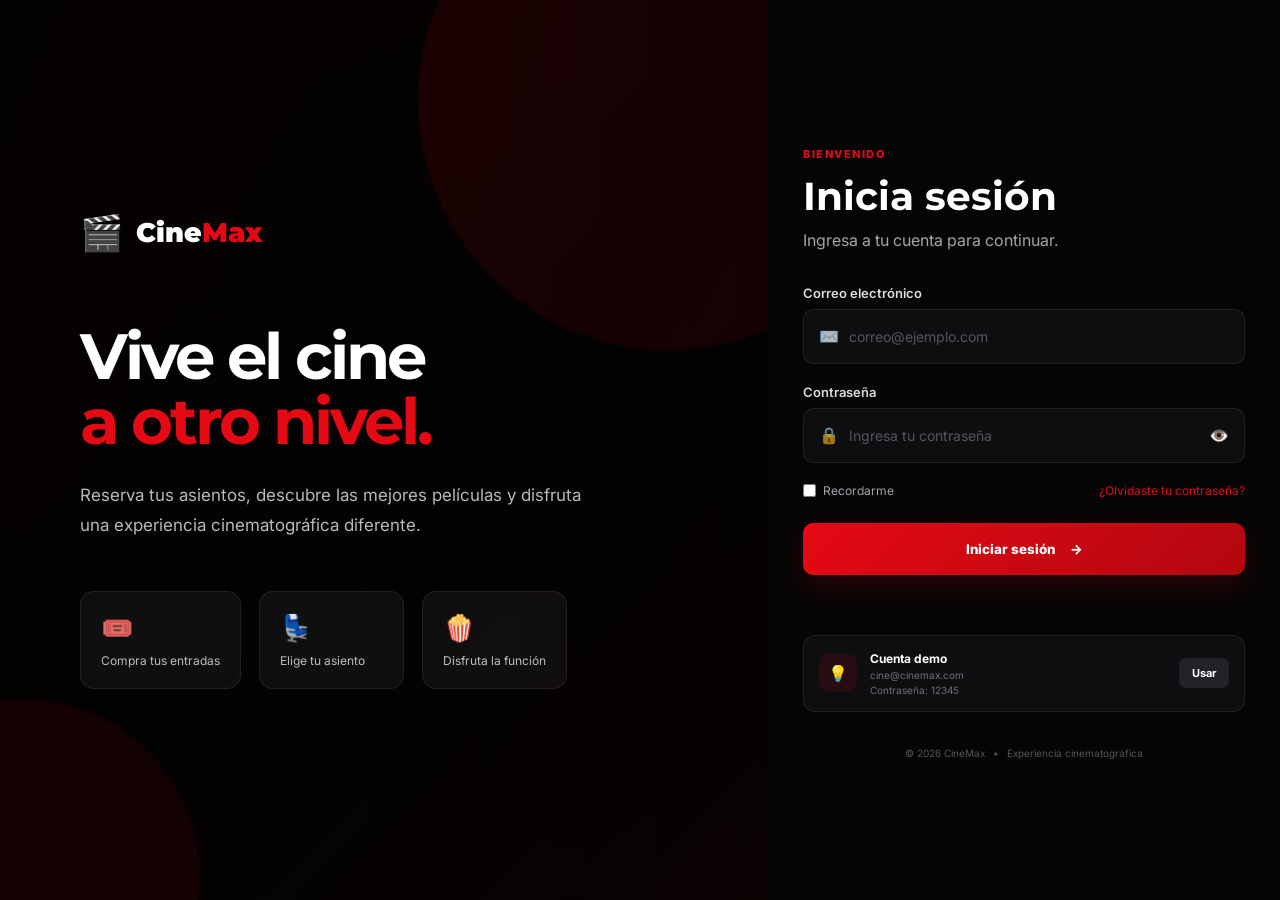
==== commit 40abbee4: "Segunda-Version" ====
--- a/index.html
+++ b/index.html
@@ -1,76 +1,92 @@
 <!DOCTYPE html>
 <html lang="es">
-
 <head>
     <meta charset="UTF-8">
     <meta name="viewport" content="width=device-width, initial-scale=1.0">
 
-    <meta name="description"
-        content="CineMax - Compra tus entradas de cine y selecciona tus asientos.">
-
-    <title>CineMax | Reserva tus asientos</title>
+    <title>CineMax | Iniciar sesión</title>
 
     <link rel="stylesheet" href="estilos.css">
+
+    <link rel="preconnect" href="https://fonts.googleapis.com">
+    <link rel="preconnect" href="https://fonts.gstatic.com" crossorigin>
+
+    <link href="https://fonts.googleapis.com/css2?family=Inter:wght@400;500;600;700;800&family=Montserrat:wght@600;700;800;900&display=swap" rel="stylesheet">
 </head>
 
-<body>
-
-    <!-- =====================================================
-         PANTALLA DE LOGIN
-    ====================================================== -->
-
-    <section class="login-page" id="loginPage">
-
-        <div class="login-background">
-            <div class="background-overlay"></div>
-
-            <div class="login-decoration decoration-1"></div>
-            <div class="login-decoration decoration-2"></div>
-            <div class="login-decoration decoration-3"></div>
-        </div>
-
-
-        <div class="login-wrapper">
-
-            <!-- LOGO -->
-
-            <div class="brand-login">
-
-                <div class="brand-icon">
-                    🎬
-                </div>
-
-                <div>
-                    <h1>Cine<span>Max</span></h1>
-                    <p>Vive el cine</p>
+<body class="login-body">
+
+    <main class="login-page">
+
+        <section class="login-visual">
+
+            <div class="visual-overlay"></div>
+
+            <div class="visual-content">
+
+                <div class="brand-large">
+                    <span class="brand-icon">🎬</span>
+                    <span>Cine<span>Max</span></span>
+                </div>
+
+                <h1>
+                    Vive el cine<br>
+                    <span>a otro nivel.</span>
+                </h1>
+
+                <p>
+                    Reserva tus asientos, descubre las mejores películas
+                    y disfruta una experiencia cinematográfica diferente.
+                </p>
+
+                <div class="visual-features">
+
+                    <div>
+                        <span>🎟️</span>
+                        <p>Compra tus entradas</p>
+                    </div>
+
+                    <div>
+                        <span>💺</span>
+                        <p>Elige tu asiento</p>
+                    </div>
+
+                    <div>
+                        <span>🍿</span>
+                        <p>Disfruta la función</p>
+                    </div>
+
                 </div>
 
             </div>
 
-
-            <!-- TARJETA LOGIN -->
+        </section>
+
+
+        <section class="login-container">
 
             <div class="login-card">
 
+                <div class="mobile-brand">
+                    🎬 Cine<span>Max</span>
+                </div>
+
                 <div class="login-header">
 
-                    <span class="welcome-tag">
+                    <span class="login-badge">
                         BIENVENIDO
                     </span>
 
                     <h2>Inicia sesión</h2>
 
                     <p>
-                        Ingresa a tu cuenta para reservar
-                        tus asientos favoritos.
+                        Ingresa a tu cuenta para continuar.
                     </p>
 
                 </div>
 
 
-                <!-- FORMULARIO -->
-
-                <form id="loginForm" autocomplete="off">
+                <form id="loginForm">
 
                     <div class="input-group">
 
@@ -80,14 +96,13 @@
 
                         <div class="input-wrapper">
 
-                            <span class="input-icon">
-                                ✉
-                            </span>
+                            <span>✉️</span>
 
                             <input
                                 type="email"
                                 id="email"
-                                placeholder="ejemplo@correo.com"
+                                placeholder="correo@ejemplo.com"
+                                autocomplete="email"
                                 required
                             >
 
@@ -98,41 +113,28 @@
 
                     <div class="input-group">
 
-                        <div class="password-label">
-
-                            <label for="password">
-                                Contraseña
-                            </label>
-
-                            <button
-                                type="button"
-                                id="forgotPassword"
-                                class="forgot-password">
-                                ¿Olvidaste tu contraseña?
-                            </button>
-
-                        </div>
-
+                        <label for="password">
+                            Contraseña
+                        </label>
 
                         <div class="input-wrapper">
 
-                            <span class="input-icon">
-                                🔒
-                            </span>
+                            <span>🔒</span>
 
                             <input
                                 type="password"
                                 id="password"
                                 placeholder="Ingresa tu contraseña"
+                                autocomplete="current-password"
                                 required
                             >
 
                             <button
                                 type="button"
                                 id="togglePassword"
-                                class="toggle-password"
-                                aria-label="Mostrar contraseña">
-                                👁
+                                class="password-toggle"
+                            >
+                                👁️
                             </button>
 
                         </div>
@@ -140,1705 +142,93 @@
                     </div>
 
 
-                    <div class="remember-container">
-
-                        <label class="remember">
+                    <div class="login-options">
+
+                        <label class="remember-option">
 
                             <input
                                 type="checkbox"
-                                id="remember">
-
-                            <span class="custom-checkbox"></span>
-
-                            <span>
-                                Recordarme
-                            </span>
+                                id="remember"
+                            >
+
+                            <span>Recordarme</span>
 
                         </label>
+
+                        <button
+                            type="button"
+                            id="forgotPassword"
+                            class="forgot-button"
+                        >
+                            ¿Olvidaste tu contraseña?
+                        </button>
 
                     </div>
 
 
                     <button
                         type="submit"
-                        class="login-button">
-
-                        <span>
-                            Iniciar sesión
-                        </span>
-
-                        <span class="button-arrow">
-                            →
-                        </span>
-
+                        class="login-button"
+                    >
+                        <span>Iniciar sesión</span>
+                        <span>→</span>
                     </button>
 
-
-                    <!-- MENSAJE DE LOGIN -->
 
                     <div
                         id="loginMessage"
-                        class="login-message">
-                    </div>
+                        class="login-message"
+                    ></div>
 
                 </form>
 
 
-                <!-- DIVISOR -->
-
-                <div class="login-divider">
-
-                    <span></span>
-
-                    <p>Acceso de demostración</p>
-
-                    <span></span>
-
-                </div>
-
-
-                <!-- DATOS DE DEMO -->
-
-                <div class="demo-account">
+                <div class="demo-box">
 
                     <div class="demo-icon">
-                        👤
-                    </div>
-
-                    <div class="demo-info">
-
-                        <strong>
-                            Cuenta de prueba
-                        </strong>
-
-                        <span>
+                        💡
+                    </div>
+
+                    <div>
+                        <strong>Cuenta demo</strong>
+
+                        <p>
                             cine@cinemax.com
-                        </span>
-
+                        </p>
+
+                        <p>
+                            Contraseña: 12345
+                        </p>
                     </div>
 
                     <button
                         type="button"
                         id="useDemo"
-                        class="demo-button">
-
+                        class="demo-button"
+                    >
                         Usar
-
                     </button>
 
                 </div>
 
+
+                <div class="login-footer">
+
+                    <span>© 2026 CineMax</span>
+
+                    <span>•</span>
+
+                    <span>Experiencia cinematográfica</span>
+
+                </div>
+
             </div>
 
-
-            <p class="login-footer">
-                © 2026 CineMax · Tu experiencia comienza aquí
-            </p>
-
-        </div>
-
-    </section>
-
-
-
-    <!-- =====================================================
-         APLICACIÓN PRINCIPAL
-    ====================================================== -->
-
-    <div
-        class="app"
-        id="app"
-        style="display: none;">
-
-
-        <!-- =================================================
-             SIDEBAR
-        ================================================== -->
-
-        <aside class="sidebar" id="sidebar">
-
-            <div class="sidebar-brand">
-
-                <div class="sidebar-logo">
-                    🎬
-                </div>
-
-                <div>
-
-                    <h2>
-                        Cine<span>Max</span>
-                    </h2>
-
-                    <small>
-                        EXPERIENCIA DE CINE
-                    </small>
-
-                </div>
-
-            </div>
-
-
-            <!-- NAVEGACIÓN -->
-
-            <nav class="main-navigation">
-
-                <p class="navigation-title">
-                    MENÚ
-                </p>
-
-
-                <button
-                    class="nav-item active"
-                    data-section="home">
-
-                    <span class="nav-icon">
-                        🏠
-                    </span>
-
-                    <span>
-                        Inicio
-                    </span>
-
-                </button>
-
-
-                <button
-                    class="nav-item"
-                    data-section="movies">
-
-                    <span class="nav-icon">
-                        🎞️
-                    </span>
-
-                    <span>
-                        Cartelera
-                    </span>
-
-                </button>
-
-
-                <button
-                    class="nav-item"
-                    data-section="tickets">
-
-                    <span class="nav-icon">
-                        🎟️
-                    </span>
-
-                    <span>
-                        Mis entradas
-                    </span>
-
-                    <span
-                        class="nav-badge"
-                        id="ticketBadge"
-                        style="display: none;">
-                        0
-                    </span>
-
-                </button>
-
-
-                <p class="navigation-title second-title">
-                    CUENTA
-                </p>
-
-
-                <button
-                    class="nav-item"
-                    data-section="profile">
-
-                    <span class="nav-icon">
-                        👤
-                    </span>
-
-                    <span>
-                        Mi perfil
-                    </span>
-
-                </button>
-
-
-                <button
-                    class="nav-item"
-                    data-section="help">
-
-                    <span class="nav-icon">
-                        ❓
-                    </span>
-
-                    <span>
-                        Ayuda
-                    </span>
-
-                </button>
-
-            </nav>
-
-
-            <!-- PROMOCIÓN -->
-
-            <div class="sidebar-promotion">
-
-                <div class="promotion-icon">
-                    🍿
-                </div>
-
-                <h3>
-                    ¿Listo para la función?
-                </h3>
-
-                <p>
-                    Elige tu película y asegura
-                    tu asiento favorito.
-                </p>
-
-                <button
-                    id="promotionButton">
-                    Ver cartelera →
-                </button>
-
-            </div>
-
-
-            <!-- USUARIO SIDEBAR -->
-
-            <div class="sidebar-user">
-
-                <div class="user-avatar">
-                    N
-                </div>
-
-                <div class="user-data">
-
-                    <strong id="sidebarUserName">
-                        Usuario
-                    </strong>
-
-                    <span id="sidebarUserEmail">
-                        cine@cinemax.com
-                    </span>
-
-                </div>
-
-                <button
-                    id="sidebarLogout"
-                    class="sidebar-logout"
-                    title="Cerrar sesión">
-
-                    ⎋
-
-                </button>
-
-            </div>
-
-        </aside>
-
-
-
-        <!-- =================================================
-             CONTENIDO PRINCIPAL
-        ================================================== -->
-
-        <main class="main-content">
-
-
-            <!-- HEADER -->
-
-            <header class="topbar">
-
-                <button
-                    class="mobile-menu"
-                    id="mobileMenu">
-                    ☰
-                </button>
-
-
-                <div class="topbar-search">
-
-                    <span>
-                        🔎
-                    </span>
-
-                    <input
-                        type="text"
-                        id="globalSearch"
-                        placeholder="Buscar películas...">
-
-                </div>
-
-
-                <div class="topbar-actions">
-
-                    <button
-                        class="notification-button"
-                        id="notificationButton">
-
-                        🔔
-
-                        <span class="notification-dot"></span>
-
-                    </button>
-
-
-                    <div class="topbar-user">
-
-                        <div class="topbar-avatar">
-                            N
-                        </div>
-
-                        <div>
-
-                            <strong id="topbarUserName">
-                                Usuario
-                            </strong>
-
-                            <span>
-                                Cliente
-                            </span>
-
-                        </div>
-
-                    </div>
-
-                </div>
-
-            </header>
-
-
-
-            <!-- =================================================
-                 SECCIÓN INICIO
-            ================================================== -->
-
-            <section
-                class="content-section active-section"
-                id="homeSection">
-
-
-                <!-- HERO -->
-
-                <div class="hero">
-
-                    <div class="hero-content">
-
-                        <span class="hero-label">
-                            ⭐ PELÍCULA DESTACADA
-                        </span>
-
-                        <h1>
-                            El último<br>
-                            <span>viaje</span>
-                        </h1>
-
-                        <p>
-                            Una aventura que te llevará más allá
-                            de lo que jamás imaginaste.
-                        </p>
-
-
-                        <div class="hero-info">
-
-                            <span>
-                                ⭐ 4.8
-                            </span>
-
-                            <span>
-                                2026
-                            </span>
-
-                            <span>
-                                2h 18min
-                            </span>
-
-                            <span>
-                                Acción
-                            </span>
-
-                        </div>
-
-
-                        <div class="hero-buttons">
-
-                            <button
-                                class="primary-button hero-book"
-                                data-movie="el-ultimo-viaje">
-
-                                🎟️ Comprar entradas
-
-                            </button>
-
-                            <button
-                                class="secondary-button"
-                                data-movie-details="el-ultimo-viaje">
-
-                                Ver detalles
-                                →
-
-                            </button>
-
-                        </div>
-
-                    </div>
-
-
-                    <div class="hero-gradient"></div>
-
-                    <div class="hero-poster">
-
-                        <div class="poster-content">
-                            🎬
-                        </div>
-
-                    </div>
-
-                </div>
-
-
-
-                <!-- PELÍCULAS EN CARTELERA -->
-
-                <div class="section-heading">
-
-                    <div>
-
-                        <span>
-                            AHORA EN CINE
-                        </span>
-
-                        <h2>
-                            Cartelera
-                        </h2>
-
-                    </div>
-
-                    <button
-                        class="view-all"
-                        data-section-target="movies">
-
-                        Ver todas →
-                    </button>
-
-                </div>
-
-
-                <div
-                    class="movie-grid"
-                    id="homeMovieGrid">
-                </div>
-
-
-
-                <!-- PRÓXIMAMENTE -->
-
-                <div class="section-heading upcoming-heading">
-
-                    <div>
-
-                        <span>
-                            PRÓXIMAMENTE
-                        </span>
-
-                        <h2>
-                            No te las pierdas
-                        </h2>
-
-                    </div>
-
-                </div>
-
-
-                <div
-                    class="upcoming-grid"
-                    id="upcomingGrid">
-                </div>
-
-
-            </section>
-
-
-
-            <!-- =================================================
-                 CARTELERA COMPLETA
-            ================================================== -->
-
-            <section
-                class="content-section"
-                id="moviesSection">
-
-
-                <div class="page-title">
-
-                    <div>
-
-                        <span>
-                            CINE
-                        </span>
-
-                        <h1>
-                            Cartelera
-                        </h1>
-
-                        <p>
-                            Encuentra tu próxima película favorita.
-                        </p>
-
-                    </div>
-
-                </div>
-
-
-                <!-- FILTROS -->
-
-                <div class="movie-filters">
-
-                    <div class="filter-search">
-
-                        <span>
-                            🔎
-                        </span>
-
-                        <input
-                            type="text"
-                            id="movieSearch"
-                            placeholder="Buscar película...">
-
-                    </div>
-
-
-                    <div class="genre-filters">
-
-                        <button
-                            class="genre-filter active"
-                            data-genre="all">
-                            Todas
-                        </button>
-
-                        <button
-                            class="genre-filter"
-                            data-genre="Acción">
-                            Acción
-                        </button>
-
-                        <button
-                            class="genre-filter"
-                            data-genre="Comedia">
-                            Comedia
-                        </button>
-
-                        <button
-                            class="genre-filter"
-                            data-genre="Drama">
-                            Drama
-                        </button>
-
-                        <button
-                            class="genre-filter"
-                            data-genre="Terror">
-                            Terror
-                        </button>
-
-                        <button
-                            class="genre-filter"
-                            data-genre="Animación">
-                            Animación
-                        </button>
-
-                    </div>
-
-                </div>
-
-
-                <div
-                    class="movie-grid full-grid"
-                    id="movieGrid">
-                </div>
-
-
-                <div
-                    class="empty-state"
-                    id="movieEmpty"
-                    style="display: none;">
-
-                    <div>
-                        🎬
-                    </div>
-
-                    <h3>
-                        No encontramos películas
-                    </h3>
-
-                    <p>
-                        Intenta con otro nombre o género.
-                    </p>
-
-                </div>
-
-            </section>
-
-
-
-            <!-- =================================================
-                 SECCIÓN SELECCIÓN DE ASIENTOS
-            ================================================== -->
-
-            <section
-                class="content-section"
-                id="bookingSection">
-
-
-                <div class="booking-header">
-
-                    <button
-                        class="back-button"
-                        id="backToMovies">
-
-                        ← Volver a cartelera
-
-                    </button>
-
-
-                    <div class="booking-title">
-
-                        <span>
-                            RESERVA DE ENTRADAS
-                        </span>
-
-                        <h1>
-                            Selecciona tus asientos
-                        </h1>
-
-                    </div>
-
-                </div>
-
-
-                <!-- INFORMACIÓN DE PELÍCULA -->
-
-                <div class="booking-movie">
-
-                    <div
-                        class="booking-poster"
-                        id="bookingPoster">
-
-                        🎬
-
-                    </div>
-
-
-                    <div class="booking-movie-info">
-
-                        <span class="movie-category"
-                            id="bookingGenre">
-                            Acción
-                        </span>
-
-                        <h2 id="bookingMovieTitle">
-                            El último viaje
-                        </h2>
-
-                        <div class="booking-details">
-
-                            <span>
-                                📅
-                                <strong id="bookingDate">
-                                    Hoy
-                                </strong>
-                            </span>
-
-                            <span>
-                                🕐
-                                <strong id="bookingTime">
-                                    7:30 PM
-                                </strong>
-                            </span>
-
-                            <span>
-                                🏢
-                                <strong id="bookingRoom">
-                                    Sala 3
-                                </strong>
-                            </span>
-
-                        </div>
-
-                    </div>
-
-                </div>
-
-
-                <!-- SELECCIÓN DE FECHA Y HORARIO -->
-
-                <div class="booking-options">
-
-                    <div class="option-group">
-
-                        <label>
-                            Fecha
-                        </label>
-
-                        <div
-                            class="date-options"
-                            id="dateOptions">
-
-                            <button
-                                class="date-option active"
-                                data-date="Hoy">
-
-                                <strong>
-                                    HOY
-                                </strong>
-
-                                <span>
-                                    08
-                                </span>
-
-                                <small>
-                                    SEP
-                                </small>
-
-                            </button>
-
-                            <button
-                                class="date-option"
-                                data-date="Mañana">
-
-                                <strong>
-                                    MAÑANA
-                                </strong>
-
-                                <span>
-                                    09
-                                </span>
-
-                                <small>
-                                    SEP
-                                </small>
-
-                            </button>
-
-                            <button
-                                class="date-option"
-                                data-date="Jueves">
-
-                                <strong>
-                                    JUEVES
-                                </strong>
-
-                                <span>
-                                    10
-                                </span>
-
-                                <small>
-                                    SEP
-                                </small>
-
-                            </button>
-
-                            <button
-                                class="date-option"
-                                data-date="Viernes">
-
-                                <strong>
-                                    VIERNES
-                                </strong>
-
-                                <span>
-                                    11
-                                </span>
-
-                                <small>
-                                    SEP
-                                </small>
-
-                            </button>
-
-                        </div>
-
-                    </div>
-
-
-                    <div class="option-group">
-
-                        <label>
-                            Horario
-                        </label>
-
-                        <div
-                            class="time-options"
-                            id="timeOptions">
-
-                            <button
-                                class="time-option"
-                                data-time="3:00 PM">
-                                3:00 PM
-                            </button>
-
-                            <button
-                                class="time-option active"
-                                data-time="7:30 PM">
-                                7:30 PM
-                            </button>
-
-                            <button
-                                class="time-option"
-                                data-time="9:45 PM">
-                                9:45 PM
-                            </button>
-
-                        </div>
-
-                    </div>
-
-                </div>
-
-
-
-                <!-- ÁREA DE ASIENTOS -->
-
-                <div class="seat-layout-container">
-
-                    <div class="seat-layout">
-
-                        <div class="screen-container">
-
-                            <div class="screen-light"></div>
-
-                            <div class="screen">
-                                PANTALLA
-                            </div>
-
-                        </div>
-
-
-                        <div
-                            class="seat-map"
-                            id="seatMap">
-                        </div>
-
-
-                        <!-- LEYENDA -->
-
-                        <div class="seat-legend">
-
-                            <div>
-                                <span class="legend-seat available"></span>
-                                Disponible
-                            </div>
-
-                            <div>
-                                <span class="legend-seat selected"></span>
-                                Seleccionado
-                            </div>
-
-                            <div>
-                                <span class="legend-seat occupied"></span>
-                                Ocupado
-                            </div>
-
-                            <div>
-                                <span class="legend-seat premium"></span>
-                                Premium
-                            </div>
-
-                        </div>
-
-                    </div>
-
-
-
-                    <!-- RESUMEN -->
-
-                    <aside class="booking-summary">
-
-                        <div class="summary-header">
-
-                            <span>
-                                TU RESERVA
-                            </span>
-
-                            <h2>
-                                Resumen
-                            </h2>
-
-                        </div>
-
-
-                        <div class="summary-movie">
-
-                            <div
-                                class="summary-poster"
-                                id="summaryPoster">
-                                🎬
-                            </div>
-
-                            <div>
-
-                                <h3 id="summaryMovieTitle">
-                                    El último viaje
-                                </h3>
-
-                                <p>
-                                    <span id="summaryDate">
-                                        Hoy
-                                    </span>
-                                    ·
-                                    <span id="summaryTime">
-                                        7:30 PM
-                                    </span>
-                                </p>
-
-                            </div>
-
-                        </div>
-
-
-                        <div class="summary-room">
-
-                            <span>
-                                🏢 Sala
-                            </span>
-
-                            <strong id="summaryRoom">
-                                Sala 3
-                            </strong>
-
-                        </div>
-
-
-                        <div class="summary-seats">
-
-                            <div class="summary-section-title">
-
-                                <span>
-                                    Asientos
-                                </span>
-
-                                <span
-                                    id="seatCount">
-                                    0
-                                </span>
-
-                            </div>
-
-
-                            <div
-                                class="selected-seats"
-                                id="selectedSeats">
-
-                                <p class="no-seats">
-                                    Selecciona tus asientos
-                                </p>
-
-                            </div>
-
-                        </div>
-
-
-                        <div class="summary-prices">
-
-                            <div>
-                                <span>
-                                    Entrada general
-                                </span>
-
-                                <strong>
-                                    $15.000
-                                </strong>
-                            </div>
-
-                            <div>
-                                <span>
-                                    Asientos
-                                </span>
-
-                                <strong id="summaryTicketCount">
-                                    × 0
-                                </strong>
-                            </div>
-
-
-                            <div class="price-total">
-
-                                <span>
-                                    Total
-                                </span>
-
-                                <strong>
-                                    $<span id="summaryTotal">
-                                        0
-                                    </span>
-                                </strong>
-
-                            </div>
-
-                        </div>
-
-
-                        <button
-                            class="confirm-booking"
-                            id="confirmBooking"
-                            disabled>
-
-                            <span>
-                                Confirmar reserva
-                            </span>
-
-                            <span>
-                                →
-                            </span>
-
-                        </button>
-
-
-                        <p class="secure-payment">
-                            🔒 Compra segura y protegida
-                        </p>
-
-                    </aside>
-
-                </div>
-
-            </section>
-
-
-
-            <!-- =================================================
-                 MIS ENTRADAS
-            ================================================== -->
-
-            <section
-                class="content-section"
-                id="ticketsSection">
-
-
-                <div class="page-title">
-
-                    <div>
-
-                        <span>
-                            MIS COMPRAS
-                        </span>
-
-                        <h1>
-                            Mis entradas
-                        </h1>
-
-                        <p>
-                            Consulta tus reservas y entradas.
-                        </p>
-
-                    </div>
-
-                </div>
-
-
-                <div
-                    class="tickets-container"
-                    id="ticketsContainer">
-
-                    <div class="empty-tickets">
-
-                        <div class="empty-ticket-icon">
-                            🎟️
-                        </div>
-
-                        <h2>
-                            No tienes entradas todavía
-                        </h2>
-
-                        <p>
-                            Compra una entrada y aparecerá
-                            aquí automáticamente.
-                        </p>
-
-                        <button
-                            class="primary-button"
-                            data-section-target="movies">
-
-                            Explorar cartelera
-
-                        </button>
-
-                    </div>
-
-                </div>
-
-            </section>
-
-
-
-            <!-- =================================================
-                 PERFIL
-            ================================================== -->
-
-            <section
-                class="content-section"
-                id="profileSection">
-
-
-                <div class="page-title">
-
-                    <div>
-
-                        <span>
-                            CUENTA
-                        </span>
-
-                        <h1>
-                            Mi perfil
-                        </h1>
-
-                        <p>
-                            Administra la información de tu cuenta.
-                        </p>
-
-                    </div>
-
-                </div>
-
-
-                <div class="profile-card">
-
-                    <div class="profile-header">
-
-                        <div class="large-avatar">
-                            N
-                        </div>
-
-                        <div>
-
-                            <h2 id="profileName">
-                                Usuario
-                            </h2>
-
-                            <p id="profileEmail">
-                                cine@cinemax.com
-                            </p>
-
-                        </div>
-
-                    </div>
-
-
-                    <div class="profile-information">
-
-                        <div class="profile-field">
-
-                            <label>
-                                Nombre
-                            </label>
-
-                            <input
-                                type="text"
-                                id="profileNameInput"
-                                value="Nicolas"
-                                readonly>
-
-                        </div>
-
-
-                        <div class="profile-field">
-
-                            <label>
-                                Correo electrónico
-                            </label>
-
-                            <input
-                                type="email"
-                                id="profileEmailInput"
-                                value="cine@cinemax.com"
-                                readonly>
-
-                        </div>
-
-
-                        <div class="profile-field">
-
-                            <label>
-                                Tipo de cuenta
-                            </label>
-
-                            <input
-                                type="text"
-                                value="Cliente CineMax"
-                                readonly>
-
-                        </div>
-
-                    </div>
-
-                </div>
-
-            </section>
-
-
-
-            <!-- =================================================
-                 AYUDA
-            ================================================== -->
-
-            <section
-                class="content-section"
-                id="helpSection">
-
-
-                <div class="page-title">
-
-                    <div>
-
-                        <span>
-                            SOPORTE
-                        </span>
-
-                        <h1>
-                            Centro de ayuda
-                        </h1>
-
-                        <p>
-                            ¿Tienes alguna pregunta?
-                            Estamos aquí para ayudarte.
-                        </p>
-
-                    </div>
-
-                </div>
-
-
-                <div class="help-grid">
-
-                    <div class="help-card">
-
-                        <div>
-                            🎟️
-                        </div>
-
-                        <h3>
-                            ¿Cómo compro una entrada?
-                        </h3>
-
-                        <p>
-                            Selecciona una película, el horario
-                            y tus asientos favoritos.
-                        </p>
-
-                    </div>
-
-
-                    <div class="help-card">
-
-                        <div>
-                            💺
-                        </div>
-
-                        <h3>
-                            ¿Puedo cambiar mi asiento?
-                        </h3>
-
-                        <p>
-                            Antes de confirmar tu reserva puedes
-                            seleccionar y quitar cualquier asiento.
-                        </p>
-
-                    </div>
-
-
-                    <div class="help-card">
-
-                        <div>
-                            🎬
-                        </div>
-
-                        <h3>
-                            ¿Dónde veo mis entradas?
-                        </h3>
-
-                        <p>
-                            Todas tus reservas aparecen en
-                            la sección "Mis entradas".
-                        </p>
-
-                    </div>
-
-
-                    <div class="help-card">
-
-                        <div>
-                            🔒
-                        </div>
-
-                        <h3>
-                            ¿Es segura mi compra?
-                        </h3>
-
-                        <p>
-                            Esta versión es una demostración
-                            local y no procesa pagos reales.
-                        </p>
-
-                    </div>
-
-                </div>
-
-            </section>
-
-        </main>
-
-    </div>
-
-
-
-    <!-- =====================================================
-         MODAL DE DETALLES DE PELÍCULA
-    ====================================================== -->
-
-    <div
-        class="modal-overlay"
-        id="movieModal"
-        style="display: none;">
-
-        <div class="movie-modal">
-
-            <button
-                class="modal-close"
-                id="closeMovieModal">
-                ×
-            </button>
-
-
-            <div
-                class="modal-poster"
-                id="modalPoster">
-                🎬
-            </div>
-
-
-            <div class="modal-content">
-
-                <span
-                    class="movie-category"
-                    id="modalGenre">
-                    Acción
-                </span>
-
-                <h2 id="modalTitle">
-                    El último viaje
-                </h2>
-
-                <div
-                    class="modal-rating"
-                    id="modalRating">
-                    ⭐ 4.8
-                </div>
-
-                <p id="modalDescription">
-                    Una increíble aventura llena de acción,
-                    misterio y emoción.
-                </p>
-
-
-                <div class="modal-details">
-
-                    <span>
-                        🎬
-                        <strong id="modalDuration">
-                            2h 18min
-                        </strong>
-                    </span>
-
-                    <span>
-                        📅
-                        <strong id="modalYear">
-                            2026
-                        </strong>
-                    </span>
-
-                    <span>
-                        🔞
-                        <strong id="modalAge">
-                            +12
-                        </strong>
-                    </span>
-
-                </div>
-
-
-                <button
-                    class="primary-button"
-                    id="modalBookButton">
-
-                    🎟️ Comprar entradas
-
-                </button>
-
-            </div>
-
-        </div>
-
-    </div>
-
-
-
-    <!-- =====================================================
-         MODAL CONFIRMACIÓN DE COMPRA
-    ====================================================== -->
-
-    <div
-        class="modal-overlay"
-        id="confirmationModal"
-        style="display: none;">
-
-        <div class="confirmation-modal">
-
-            <div class="success-animation">
-
-                <div class="success-circle">
-                    ✓
-                </div>
-
-            </div>
-
-
-            <span class="success-label">
-                ¡RESERVA CONFIRMADA!
-            </span>
-
-            <h2>
-                Disfruta la película 🍿
-            </h2>
-
-            <p>
-                Tu reserva se ha realizado correctamente.
-            </p>
-
-
-            <div class="confirmation-ticket">
-
-                <div class="ticket-header">
-
-                    <span>
-                        🎬 CineMax
-                    </span>
-
-                    <span>
-                        ENTRADA
-                    </span>
-
-                </div>
-
-
-                <div class="ticket-movie">
-
-                    <div
-                        class="ticket-poster"
-                        id="confirmationPoster">
-                        🎬
-                    </div>
-
-                    <div>
-
-                        <h3 id="confirmationMovie">
-                            El último viaje
-                        </h3>
-
-                        <p id="confirmationDate">
-                            Hoy · 7:30 PM
-                        </p>
-
-                        <p id="confirmationRoom">
-                            Sala 3
-                        </p>
-
-                    </div>
-
-                </div>
-
-
-                <div class="ticket-divider"></div>
-
-
-                <div class="ticket-info">
-
-                    <div>
-
-                        <span>
-                            ASIENTOS
-                        </span>
-
-                        <strong id="confirmationSeats">
-                            A1, A2
-                        </strong>
-
-                    </div>
-
-                    <div>
-
-                        <span>
-                            TOTAL
-                        </span>
-
-                        <strong id="confirmationTotal">
-                            $30.000
-                        </strong>
-
-                    </div>
-
-                </div>
-
-
-                <div class="ticket-code">
-
-                    <span>
-                        CÓDIGO DE RESERVA
-                    </span>
-
-                    <strong id="reservationCode">
-                        CMX-000000
-                    </strong>
-
-                </div>
-
-            </div>
-
-
-            <div class="confirmation-actions">
-
-                <button
-                    class="secondary-button"
-                    id="closeConfirmation">
-
-                    Cerrar
-
-                </button>
-
-                <button
-                    class="primary-button"
-                    id="viewTickets">
-
-                    Ver mis entradas →
-
-                </button>
-
-            </div>
-
-        </div>
-
-    </div>
-
-
-
-    <!-- =====================================================
-         MODAL NOTIFICACIONES
-    ====================================================== -->
-
-    <div
-        class="notification-panel"
-        id="notificationPanel"
-        style="display: none;">
-
-        <div class="notification-header">
-
-            <h3>
-                Notificaciones
-            </h3>
-
-            <button
-                id="closeNotifications">
-                ×
-            </button>
-
-        </div>
-
-
-        <div class="notification-item">
-
-            <div>
-                🎬
-            </div>
-
-            <section>
-
-                <strong>
-                    Bienvenido a CineMax
-                </strong>
-
-                <p>
-                    Descubre nuestra cartelera.
-                </p>
-
-                <small>
-                    Ahora
-                </small>
-
-            </section>
-
-        </div>
-
-
-        <div class="notification-item">
-
-            <div>
-                🍿
-            </div>
-
-            <section>
-
-                <strong>
-                    Nueva experiencia
-                </strong>
-
-                <p>
-                    Selecciona tus asientos favoritos.
-                </p>
-
-                <small>
-                    Hoy
-                </small>
-
-            </section>
-
-        </div>
-
-    </div>
-
-
-
-    <!-- =====================================================
-         TOAST / MENSAJES
-    ====================================================== -->
-
-    <div
-        class="toast"
-        id="toast">
-
-        <div class="toast-icon">
-            ✓
-        </div>
-
-        <div>
-
-            <strong id="toastTitle">
-                Correcto
-            </strong>
-
-            <p id="toastMessage">
-                Operación realizada.
-            </p>
-
-        </div>
-
-        <button id="closeToast">
-            ×
-        </button>
-
-    </div>
-
-
-
-    <!-- JAVASCRIPT -->
+        </section>
+
+    </main>
 
     <script src="script.js"></script>
 
 </body>
-
-</html>
+</html>
--- a/estilos.css
+++ b/estilos.css
@@ -1,40 +1,36 @@
-/* =========================================================
-   CINEMAX
-   ESTILOS GENERALES
-========================================================= */
-
-@import url('https://fonts.googleapis.com/css2?family=Inter:wght@400;500;600;700;800&family=Playfair+Display:wght@600;700;800&display=swap');
-
+/* =====================================================
+   VARIABLES
+===================================================== */
 
 :root {
 
-    --bg-main: #08090d;
-    --bg-secondary: #0e1016;
-    --bg-card: #14161e;
-    --bg-card-hover: #1b1e28;
-
-    --red: #e50914;
-    --red-light: #ff3340;
-    --red-dark: #a8060e;
-
-    --white: #ffffff;
-    --text: #f5f5f5;
-    --text-secondary: #a5a7b0;
-    --text-muted: #696c77;
-
-    --border: rgba(255, 255, 255, 0.08);
-
-    --green: #21d07a;
-    --yellow: #ffc107;
-
-    --sidebar-width: 270px;
-
-    --shadow:
-        0 20px 60px rgba(0, 0, 0, 0.45);
-
-    --transition: 0.25s ease;
-}
-
+    --bg: #070707;
+    --bg-soft: #0d0d0f;
+    --card: #111114;
+    --card-light: #17171b;
+
+    --border: rgba(255,255,255,.08);
+
+    --text: #ffffff;
+    --text-soft: #a4a4ad;
+    --text-muted: #6f6f78;
+
+    --primary: #e50914;
+    --primary-dark: #b20710;
+
+    --success: #27d17f;
+
+    --radius: 16px;
+    --radius-small: 10px;
+
+    --sidebar-width: 255px;
+
+}
+
+
+/* =====================================================
+   RESET
+===================================================== */
 
 * {
     margin: 0;
@@ -49,14 +45,9 @@
 
 
 body {
-    min-height: 100vh;
-
-    background: var(--bg-main);
+    font-family: "Inter", sans-serif;
+    background: var(--bg);
     color: var(--text);
-
-    font-family: 'Inter', sans-serif;
-
-    overflow-x: hidden;
 }
 
 
@@ -67,4410 +58,2759 @@
 
 
 button {
+    cursor: pointer;
     border: none;
 }
 
 
-button:focus-visible,
-input:focus-visible {
-    outline: 2px solid var(--red-light);
-    outline-offset: 2px;
-}
-
-
-::-webkit-scrollbar {
-    width: 7px;
-}
-
-
-::-webkit-scrollbar-track {
-    background: #08090d;
-}
-
-
-::-webkit-scrollbar-thumb {
-    background: #30333d;
+.hidden {
+    display: none !important;
+}
+
+
+/* =====================================================
+   LOGIN
+===================================================== */
+
+.login-body {
+    min-height: 100vh;
+    background:
+        radial-gradient(
+            circle at 10% 20%,
+            rgba(229,9,20,.18),
+            transparent 30%
+        ),
+        #050505;
+}
+
+
+.login-page {
+    min-height: 100vh;
+    display: grid;
+    grid-template-columns: 1.2fr .8fr;
+}
+
+
+/* VISUAL */
+
+.login-visual {
+    position: relative;
+    overflow: hidden;
+
+    background:
+        linear-gradient(
+            120deg,
+            rgba(0,0,0,.9),
+            rgba(0,0,0,.35)
+        ),
+        linear-gradient(
+            135deg,
+            #250507,
+            #070707 55%,
+            #180305
+        );
+
+    display: flex;
+    align-items: center;
+}
+
+
+.login-visual::before,
+.login-visual::after {
+    content: "";
+    position: absolute;
+    border-radius: 50%;
+    filter: blur(1px);
+}
+
+
+.login-visual::before {
+    width: 500px;
+    height: 500px;
+
+    right: -150px;
+    top: -150px;
+
+    background: rgba(229,9,20,.12);
+}
+
+
+.login-visual::after {
+    width: 350px;
+    height: 350px;
+
+    left: -150px;
+    bottom: -150px;
+
+    background: rgba(229,9,20,.08);
+}
+
+
+.visual-overlay {
+    position: absolute;
+    inset: 0;
+
+    background:
+        linear-gradient(
+            90deg,
+            transparent,
+            rgba(0,0,0,.35)
+        );
+}
+
+
+.visual-content {
+    position: relative;
+    z-index: 2;
+
+    max-width: 680px;
+    padding: 80px;
+}
+
+
+.brand-large {
+    display: flex;
+    align-items: center;
+    gap: 12px;
+
+    font-family: "Montserrat";
+    font-size: 27px;
+    font-weight: 900;
+
+    margin-bottom: 70px;
+}
+
+
+.brand-large span span,
+.mobile-brand span {
+    color: var(--primary);
+}
+
+
+.brand-icon {
+    font-size: 35px;
+}
+
+
+.visual-content h1 {
+    font-family: "Montserrat";
+    font-size: clamp(45px, 5vw, 78px);
+    line-height: 1.02;
+    letter-spacing: -3px;
+    margin-bottom: 25px;
+}
+
+
+.visual-content h1 span {
+    color: var(--primary);
+}
+
+
+.visual-content > p {
+    color: #b8b8be;
+    font-size: 17px;
+    line-height: 1.8;
+    max-width: 560px;
+}
+
+
+.visual-features {
+    display: flex;
+    gap: 18px;
+    margin-top: 50px;
+}
+
+
+.visual-features > div {
+    padding: 20px;
+    min-width: 145px;
+
+    background: rgba(255,255,255,.05);
+
+    border: 1px solid rgba(255,255,255,.08);
+
+    border-radius: 14px;
+
+    backdrop-filter: blur(10px);
+}
+
+
+.visual-features span {
+    display: block;
+    font-size: 26px;
+    margin-bottom: 10px;
+}
+
+
+.visual-features p {
+    color: #bcbcc3;
+    font-size: 12px;
+}
+
+
+/* LOGIN CONTAINER */
+
+.login-container {
+    display: flex;
+    align-items: center;
+    justify-content: center;
+
+    padding: 35px;
+}
+
+
+.login-card {
+    width: 100%;
+    max-width: 480px;
+}
+
+
+.mobile-brand {
+    display: none;
+
+    font-family: "Montserrat";
+    font-weight: 900;
+    font-size: 25px;
+
+    margin-bottom: 35px;
+}
+
+
+.login-header {
+    margin-bottom: 35px;
+}
+
+
+.login-badge,
+.section-label {
+    color: var(--primary);
+    font-size: 11px;
+    font-weight: 800;
+    letter-spacing: 1.5px;
+}
+
+
+.login-header h2 {
+    font-family: "Montserrat";
+    font-size: 39px;
+    margin: 10px 0;
+}
+
+
+.login-header p {
+    color: var(--text-soft);
+}
+
+
+.input-group {
+    margin-bottom: 20px;
+}
+
+
+.input-group label {
+    display: block;
+    color: #ddd;
+    font-size: 13px;
+    font-weight: 600;
+    margin-bottom: 8px;
+}
+
+
+.input-wrapper {
+    display: flex;
+    align-items: center;
+
+    height: 55px;
+
+    padding: 0 15px;
+
+    background: #0e0e11;
+
+    border: 1px solid var(--border);
+
     border-radius: 10px;
-}
-
-
-::-webkit-scrollbar-thumb:hover {
-    background: var(--red);
-}
-
-
-/* =========================================================
-   LOGIN
-========================================================= */
-
-.login-page {
-
-    min-height: 100vh;
+
+    transition: .2s;
+}
+
+
+.input-wrapper:focus-within {
+    border-color: var(--primary);
+    box-shadow: 0 0 0 3px rgba(229,9,20,.08);
+}
+
+
+.input-wrapper > span {
+    margin-right: 10px;
+    opacity: .7;
+}
+
+
+.input-wrapper input {
+    flex: 1;
+
+    height: 100%;
+
+    border: none;
+    outline: none;
+
+    color: white;
+
+    background: transparent;
+
+    font-size: 14px;
+}
+
+
+.input-wrapper input::placeholder {
+    color: #55555e;
+}
+
+
+.password-toggle {
+    background: none;
+    font-size: 16px;
+}
+
+
+.login-options {
+    display: flex;
+    justify-content: space-between;
+    align-items: center;
+
+    margin: 5px 0 25px;
+
+    font-size: 12px;
+}
+
+
+.remember-option {
+    display: flex;
+    gap: 7px;
+    align-items: center;
+
+    color: var(--text-soft);
+}
+
+
+.remember-option input {
+    accent-color: var(--primary);
+}
+
+
+.forgot-button {
+    background: none;
+    color: var(--primary);
+    font-size: 12px;
+}
+
+
+.login-button,
+.primary-button {
+    width: 100%;
+
+    min-height: 52px;
 
     display: flex;
     justify-content: center;
     align-items: center;
-
+    gap: 15px;
+
+    border-radius: 10px;
+
+    color: white;
+
+    background:
+        linear-gradient(
+            135deg,
+            var(--primary),
+            var(--primary-dark)
+        );
+
+    font-weight: 800;
+
+    transition: .2s;
+
+    box-shadow:
+        0 10px 30px rgba(229,9,20,.18);
+}
+
+
+.login-button:hover,
+.primary-button:hover {
+    transform: translateY(-2px);
+    box-shadow:
+        0 14px 35px rgba(229,9,20,.3);
+}
+
+
+.login-message {
+    min-height: 20px;
+    margin-top: 15px;
+    font-size: 12px;
+    text-align: center;
+}
+
+
+.login-message.error {
+    color: #ff626b;
+}
+
+
+.login-message.success {
+    color: var(--success);
+}
+
+
+.login-message.info {
+    color: #8fa9ff;
+}
+
+
+/* DEMO */
+
+.demo-box {
+    display: flex;
+    align-items: center;
+    gap: 13px;
+
+    padding: 15px;
+    margin-top: 25px;
+
+    background: #0e0e11;
+
+    border: 1px solid var(--border);
+
+    border-radius: 12px;
+}
+
+
+.demo-icon {
+    width: 38px;
+    height: 38px;
+
+    display: grid;
+    place-items: center;
+
+    background: rgba(229,9,20,.1);
+
+    border-radius: 9px;
+}
+
+
+.demo-box div:nth-child(2) {
+    flex: 1;
+}
+
+
+.demo-box strong {
+    display: block;
+    font-size: 12px;
+}
+
+
+.demo-box p {
+    color: var(--text-muted);
+    font-size: 10px;
+    margin-top: 3px;
+}
+
+
+.demo-button {
+    padding: 8px 13px;
+
+    color: white;
+
+    background: #222228;
+
+    border-radius: 7px;
+
+    font-size: 11px;
+    font-weight: 700;
+}
+
+
+.demo-button:hover {
+    background: var(--primary);
+}
+
+
+.login-footer {
+    display: flex;
+    justify-content: center;
+    gap: 8px;
+
+    color: #55555c;
+
+    font-size: 10px;
+
+    margin-top: 35px;
+}
+
+
+/* =====================================================
+   APP
+===================================================== */
+
+.app-body {
+    min-height: 100vh;
+    background: var(--bg);
+}
+
+
+/* SIDEBAR */
+
+.sidebar {
+    position: fixed;
+    left: 0;
+    top: 0;
+    bottom: 0;
+
+    width: var(--sidebar-width);
+
+    display: flex;
+    flex-direction: column;
+
+    background: #0a0a0c;
+
+    border-right: 1px solid var(--border);
+
+    z-index: 100;
+}
+
+
+.sidebar-logo {
+    height: 85px;
+
+    display: flex;
+    align-items: center;
+
+    gap: 10px;
+
+    padding: 0 27px;
+
+    font-family: "Montserrat";
+    font-size: 23px;
+    font-weight: 900;
+}
+
+
+.sidebar-logo span span {
+    color: var(--primary);
+}
+
+
+.logo-icon {
+    font-size: 28px;
+}
+
+
+.sidebar-nav {
+    padding: 15px;
+}
+
+
+.nav-title {
+    color: #4e4e55;
+
+    font-size: 9px;
+    font-weight: 800;
+
+    letter-spacing: 1.5px;
+
+    margin: 20px 12px 10px;
+}
+
+
+.nav-item {
+    width: 100%;
+
+    display: flex;
+    align-items: center;
+
+    gap: 13px;
+
+    padding: 13px 14px;
+
+    margin-bottom: 5px;
+
+    color: #888890;
+
+    background: transparent;
+
+    border-radius: 9px;
+
+    text-align: left;
+
+    font-size: 13px;
+    font-weight: 600;
+
+    transition: .2s;
+}
+
+
+.nav-item span:first-child {
+    width: 20px;
+    text-align: center;
+}
+
+
+.nav-item:hover {
+    color: white;
+    background: rgba(255,255,255,.04);
+}
+
+
+.nav-item.active {
+    color: white;
+
+    background:
+        linear-gradient(
+            90deg,
+            rgba(229,9,20,.18),
+            rgba(229,9,20,.04)
+        );
+
+    border-left: 3px solid var(--primary);
+}
+
+
+.sidebar-bottom {
+    margin-top: auto;
+    padding: 18px;
+}
+
+
+.logout-button {
+    width: 100%;
+
+    display: flex;
+    gap: 10px;
+
+    align-items: center;
+
+    padding: 13px;
+
+    color: #888890;
+
+    background: #111114;
+
+    border-radius: 9px;
+
+    font-size: 12px;
+    font-weight: 600;
+}
+
+
+.logout-button:hover {
+    color: #ff646b;
+}
+
+
+/* MAIN */
+
+.main-content {
+    margin-left: var(--sidebar-width);
+
+    min-height: 100vh;
+}
+
+
+/* TOPBAR */
+
+.topbar {
+    position: sticky;
+    top: 0;
+    z-index: 50;
+
+    height: 75px;
+
+    display: flex;
+    align-items: center;
+    justify-content: space-between;
+
+    padding: 0 35px;
+
+    background: rgba(7,7,7,.88);
+
+    border-bottom: 1px solid var(--border);
+
+    backdrop-filter: blur(15px);
+}
+
+
+.topbar-search {
+    width: 350px;
+
+    display: flex;
+    align-items: center;
+    gap: 10px;
+
+    padding: 0 14px;
+
+    background: #101014;
+
+    border: 1px solid var(--border);
+
+    border-radius: 9px;
+}
+
+
+.topbar-search input {
+    width: 100%;
+    height: 40px;
+
+    border: none;
+    outline: none;
+
+    background: transparent;
+
+    color: white;
+}
+
+
+.topbar-search input::placeholder {
+    color: #606068;
+}
+
+
+.topbar-actions {
+    display: flex;
+    align-items: center;
+    gap: 20px;
+}
+
+
+.icon-button {
     position: relative;
 
+    width: 40px;
+    height: 40px;
+
+    background: transparent;
+
+    font-size: 17px;
+}
+
+
+.notification-dot {
+    position: absolute;
+
+    top: 5px;
+    right: 5px;
+
+    width: 6px;
+    height: 6px;
+
+    background: var(--primary);
+
+    border-radius: 50%;
+}
+
+
+.user-mini {
+    display: flex;
+    align-items: center;
+    gap: 10px;
+}
+
+
+.user-avatar,
+.profile-avatar {
+    display: grid;
+    place-items: center;
+
+    background:
+        linear-gradient(
+            135deg,
+            var(--primary),
+            #6c0208
+        );
+
+    color: white;
+
+    font-weight: 800;
+
+    border-radius: 50%;
+}
+
+
+.user-avatar {
+    width: 37px;
+    height: 37px;
+
+    font-size: 12px;
+}
+
+
+.user-info strong {
+    display: block;
+    font-size: 11px;
+}
+
+
+.user-info small {
+    color: var(--text-muted);
+    font-size: 9px;
+}
+
+
+.mobile-menu {
+    display: none;
+
+    background: transparent;
+    color: white;
+
+    font-size: 22px;
+}
+
+
+/* NOTIFICATION */
+
+.notification-panel {
+    position: fixed;
+
+    top: 70px;
+    right: 30px;
+
+    width: 350px;
+
+    background: #121216;
+
+    border: 1px solid var(--border);
+
+    border-radius: 14px;
+
+    z-index: 200;
+
+    box-shadow: 0 20px 60px rgba(0,0,0,.5);
+
+    opacity: 0;
+    pointer-events: none;
+
+    transform: translateY(-10px);
+
+    transition: .2s;
+}
+
+
+.notification-panel.show {
+    opacity: 1;
+    pointer-events: auto;
+
+    transform: translateY(0);
+}
+
+
+.notification-header {
+    display: flex;
+    justify-content: space-between;
+
+    padding: 17px;
+
+    border-bottom: 1px solid var(--border);
+}
+
+
+.notification-header button {
+    color: #999;
+
+    background: none;
+
+    font-size: 20px;
+}
+
+
+.notification-item {
+    display: flex;
+    gap: 12px;
+
+    padding: 16px;
+
+    border-bottom: 1px solid var(--border);
+}
+
+
+.notification-item > span {
+    font-size: 20px;
+}
+
+
+.notification-item strong {
+    font-size: 12px;
+}
+
+
+.notification-item p {
+    color: var(--text-muted);
+
+    font-size: 10px;
+
+    line-height: 1.5;
+
+    margin-top: 5px;
+}
+
+
+/* =====================================================
+   SECTIONS
+===================================================== */
+
+.page-section {
+    display: none;
+
+    padding: 45px 40px 70px;
+
+    max-width: 1600px;
+    margin: auto;
+}
+
+
+.page-section.active-section {
+    display: block;
+
+    animation: fadeIn .3s ease;
+}
+
+
+@keyframes fadeIn {
+
+    from {
+        opacity: 0;
+        transform: translateY(8px);
+    }
+
+    to {
+        opacity: 1;
+        transform: translateY(0);
+    }
+
+}
+
+
+.welcome-row {
+    margin-bottom: 30px;
+}
+
+
+.welcome-row h1 {
+    font-family: "Montserrat";
+    font-size: 34px;
+
+    margin: 8px 0;
+}
+
+
+.welcome-row h1 span {
+    color: var(--primary);
+}
+
+
+.welcome-row p,
+.page-title p {
+    color: var(--text-soft);
+}
+
+
+.page-title {
+    margin-bottom: 30px;
+}
+
+
+.page-title h1 {
+    font-family: "Montserrat";
+    font-size: 38px;
+
+    margin: 7px 0;
+}
+
+
+.section-heading {
+    display: flex;
+    justify-content: space-between;
+    align-items: end;
+
+    margin: 40px 0 20px;
+}
+
+
+.section-heading h2 {
+    font-family: "Montserrat";
+    font-size: 23px;
+
+    margin-top: 6px;
+}
+
+
+.text-button {
+    background: none;
+    color: var(--primary);
+
+    font-size: 12px;
+    font-weight: 800;
+}
+
+
+/* =====================================================
+   HERO
+===================================================== */
+
+.hero-banner {
+    min-height: 400px;
+
+    position: relative;
+
+    display: flex;
+    align-items: center;
+
+    padding: 55px;
+
     overflow: hidden;
+
+    border-radius: 22px;
 
     background:
         radial-gradient(
-            circle at 20% 20%,
-            rgba(229, 9, 20, 0.18),
-            transparent 35%
+            circle at 80% 50%,
+            rgba(229,9,20,.3),
+            transparent 30%
         ),
+        linear-gradient(
+            100deg,
+            #260508,
+            #0e0e10 70%
+        );
+
+    border: 1px solid var(--border);
+}
+
+
+.hero-banner::after {
+    content: "🚀";
+
+    position: absolute;
+
+    right: 8%;
+    top: 50%;
+
+    transform: translateY(-50%);
+
+    font-size: 170px;
+
+    opacity: .25;
+
+    filter: grayscale(1);
+}
+
+
+.hero-content {
+    position: relative;
+    z-index: 2;
+
+    max-width: 600px;
+}
+
+
+.hero-badge {
+    color: #ff6c73;
+
+    font-size: 10px;
+    font-weight: 800;
+
+    letter-spacing: 1.5px;
+}
+
+
+.hero-content h2 {
+    font-family: "Montserrat";
+
+    font-size: clamp(38px, 5vw, 62px);
+
+    line-height: 1;
+
+    margin: 14px 0 20px;
+}
+
+
+.hero-content p {
+    color: #b5b5bc;
+
+    font-size: 13px;
+    line-height: 1.7;
+
+    max-width: 530px;
+}
+
+
+.hero-meta {
+    display: flex;
+    gap: 18px;
+
+    margin: 22px 0;
+
+    color: #aaaab2;
+
+    font-size: 11px;
+}
+
+
+.hero-meta span:first-child {
+    color: #ffc84d;
+}
+
+
+.hero-content .primary-button {
+    width: auto;
+    padding: 0 24px;
+}
+
+
+/* =====================================================
+   MOVIE CARDS
+===================================================== */
+
+.movie-grid {
+    display: grid;
+
+    grid-template-columns:
+        repeat(
+            auto-fill,
+            minmax(190px, 1fr)
+        );
+
+    gap: 18px;
+}
+
+
+.large-grid {
+    grid-template-columns:
+        repeat(
+            auto-fill,
+            minmax(210px, 1fr)
+        );
+}
+
+
+.movie-card {
+    overflow: hidden;
+
+    background: var(--card);
+
+    border: 1px solid var(--border);
+
+    border-radius: 14px;
+
+    transition: .25s;
+}
+
+
+.movie-card:hover {
+    transform: translateY(-6px);
+
+    border-color: rgba(229,9,20,.35);
+
+    box-shadow:
+        0 15px 35px rgba(0,0,0,.3);
+}
+
+
+.movie-poster {
+    position: relative;
+
+    height: 260px;
+
+    display: grid;
+    place-items: center;
+
+    overflow: hidden;
+
+    background:
         radial-gradient(
-            circle at 80% 80%,
-            rgba(229, 9, 20, 0.12),
-            transparent 35%
-        ),
-        #07080c;
-}
-
-
-.login-background {
+            circle at center,
+            #34343b,
+            #111114
+        );
+}
+
+
+.poster-emoji {
+    font-size: 82px;
+
+    filter: drop-shadow(
+        0 15px 20px rgba(0,0,0,.5)
+    );
+}
+
+
+.movie-rating,
+.movie-age {
     position: absolute;
 
-    inset: 0;
-
-    pointer-events: none;
+    top: 10px;
+
+    padding: 5px 8px;
+
+    border-radius: 5px;
+
+    font-size: 9px;
+    font-weight: 800;
+}
+
+
+.movie-rating {
+    left: 10px;
+
+    color: #ffc84d;
+
+    background: rgba(0,0,0,.65);
+}
+
+
+.movie-age {
+    right: 10px;
+
+    color: white;
+
+    background: rgba(0,0,0,.65);
+}
+
+
+.movie-card-content {
+    padding: 15px;
+}
+
+
+.movie-genre {
+    color: var(--primary);
+
+    font-size: 9px;
+    font-weight: 800;
+
+    text-transform: uppercase;
+
+    letter-spacing: .7px;
+}
+
+
+.movie-card h3 {
+    margin: 6px 0 10px;
+
+    font-family: "Montserrat";
+
+    font-size: 14px;
+}
+
+
+.movie-details {
+    display: flex;
+    gap: 12px;
+
+    color: var(--text-muted);
+
+    font-size: 10px;
+
+    margin-bottom: 15px;
+}
+
+
+.movie-card-actions {
+    display: flex;
+    gap: 7px;
+}
+
+
+.details-button {
+    flex: 1;
+
+    height: 34px;
+
+    color: #aaaab1;
+
+    background: #1b1b20;
+
+    border-radius: 7px;
+
+    font-size: 9px;
+    font-weight: 700;
+}
+
+
+.details-button:hover {
+    color: white;
+}
+
+
+.book-small-button {
+    width: 36px;
+
+    color: white;
+
+    background: var(--primary);
+
+    border-radius: 7px;
+
+    font-size: 14px;
+}
+
+
+.upcoming-heading {
+    margin-top: 60px;
+}
+
+
+/* =====================================================
+   MOVIE CONTROLS
+===================================================== */
+
+.movie-controls {
+    display: flex;
+    justify-content: space-between;
+    align-items: center;
+
+    gap: 20px;
+
+    margin-bottom: 30px;
+}
+
+
+.movie-search {
+    width: 300px;
+
+    display: flex;
+    align-items: center;
+    gap: 10px;
+
+    padding: 0 14px;
+
+    background: #101014;
+
+    border: 1px solid var(--border);
+
+    border-radius: 9px;
+}
+
+
+.movie-search input {
+    width: 100%;
+    height: 43px;
+
+    border: none;
+    outline: none;
+
+    color: white;
+    background: transparent;
+
+    font-size: 12px;
+}
+
+
+.genre-filters {
+    display: flex;
+    gap: 7px;
+    flex-wrap: wrap;
+}
+
+
+.genre-filter {
+    padding: 9px 13px;
+
+    color: #8d8d95;
+
+    background: #121216;
+
+    border: 1px solid var(--border);
+
+    border-radius: 7px;
+
+    font-size: 10px;
+    font-weight: 700;
+}
+
+
+.genre-filter.active,
+.genre-filter:hover {
+    color: white;
+    background: var(--primary);
+
+    border-color: var(--primary);
+}
+
+
+.empty-state,
+.tickets-empty {
+    text-align: center;
+
+    padding: 70px 20px;
+
+    color: var(--text-muted);
+}
+
+
+.empty-state span,
+.tickets-empty span {
+    display: block;
+
+    font-size: 55px;
+
+    margin-bottom: 15px;
+}
+
+
+.empty-state h3,
+.tickets-empty h2 {
+    color: white;
+
+    font-family: "Montserrat";
+
+    margin-bottom: 7px;
+}
+
+
+.empty-state p,
+.tickets-empty p {
+    font-size: 12px;
+}
+
+
+/* =====================================================
+   BOOKING
+===================================================== */
+
+.back-button {
+    color: #9999a1;
+
+    background: none;
+
+    font-size: 12px;
+
+    margin-bottom: 25px;
+}
+
+
+.back-button:hover {
+    color: white;
+}
+
+
+.booking-movie {
+    display: flex;
+    align-items: center;
+
+    gap: 20px;
+
+    margin-bottom: 35px;
+}
+
+
+.booking-poster {
+    width: 85px;
+    height: 110px;
+
+    display: grid;
+    place-items: center;
 
     background:
         linear-gradient(
-            115deg,
-            rgba(0, 0, 0, 0.94),
-            rgba(10, 10, 14, 0.80),
-            rgba(0, 0, 0, 0.96)
+            135deg,
+            #303037,
+            #111114
         );
-}
-
-
-.background-overlay {
+
+    border-radius: 10px;
+
+    font-size: 45px;
+}
+
+
+.booking-movie h1 {
+    font-family: "Montserrat";
+
+    font-size: 32px;
+
+    margin: 7px 0;
+}
+
+
+.booking-movie p {
+    color: var(--text-muted);
+
+    font-size: 12px;
+}
+
+
+.booking-layout {
+    display: grid;
+
+    grid-template-columns:
+        minmax(0, 1fr)
+        350px;
+
+    gap: 25px;
+
+    align-items: start;
+}
+
+
+.booking-selection {
+    display: flex;
+    flex-direction: column;
+    gap: 20px;
+}
+
+
+.booking-block {
+    padding: 22px;
+
+    background: var(--card);
+
+    border: 1px solid var(--border);
+
+    border-radius: 15px;
+}
+
+
+.booking-block-title {
+    display: flex;
+    align-items: center;
+
+    gap: 12px;
+
+    margin-bottom: 20px;
+}
+
+
+.step-number {
+    width: 30px;
+    height: 30px;
+
+    display: grid;
+    place-items: center;
+
+    background: rgba(229,9,20,.12);
+
+    color: var(--primary);
+
+    border-radius: 50%;
+
+    font-weight: 800;
+    font-size: 12px;
+}
+
+
+.booking-block-title strong {
+    display: block;
+    font-size: 13px;
+}
+
+
+.booking-block-title small {
+    color: var(--text-muted);
+
+    font-size: 10px;
+
+    display: block;
+
+    margin-top: 4px;
+}
+
+
+.date-options {
+    display: flex;
+    gap: 8px;
+
+    overflow-x: auto;
+
+    padding-bottom: 3px;
+}
+
+
+.date-button {
+    min-width: 78px;
+
+    padding: 12px 8px;
+
+    display: flex;
+    flex-direction: column;
+    align-items: center;
+
+    gap: 4px;
+
+    color: #888890;
+
+    background: #151519;
+
+    border: 1px solid var(--border);
+
+    border-radius: 9px;
+}
+
+
+.date-button span {
+    font-size: 8px;
+    font-weight: 800;
+}
+
+
+.date-button strong {
+    color: white;
+    font-size: 20px;
+}
+
+
+.date-button small {
+    font-size: 9px;
+}
+
+
+.date-button.active {
+    color: white;
+
+    background: var(--primary);
+
+    border-color: var(--primary);
+}
+
+
+.time-options {
+    display: flex;
+    gap: 9px;
+    flex-wrap: wrap;
+}
+
+
+.time-button {
+    padding: 10px 15px;
+
+    color: #9999a1;
+
+    background: #151519;
+
+    border: 1px solid var(--border);
+
+    border-radius: 8px;
+
+    font-size: 11px;
+}
+
+
+.time-button.active {
+    color: white;
+
+    background: var(--primary);
+
+    border-color: var(--primary);
+}
+
+
+.room-info {
+    display: flex;
+    align-items: center;
+
+    gap: 13px;
+
+    padding: 15px 20px;
+
+    background: rgba(229,9,20,.06);
+
+    border: 1px solid rgba(229,9,20,.15);
+
+    border-radius: 12px;
+}
+
+
+.room-info > span {
+    font-size: 25px;
+}
+
+
+.room-info strong {
+    font-size: 11px;
+}
+
+
+.room-info p {
+    color: #9999a1;
+
+    font-size: 10px;
+
+    margin-top: 4px;
+}
+
+
+/* SCREEN */
+
+.screen-container {
+    display: flex;
+    justify-content: center;
+
+    padding: 20px 0 35px;
+}
+
+
+.screen {
+    width: 65%;
+
+    padding: 7px;
+
+    text-align: center;
+
+    color: #696970;
+
+    background:
+        linear-gradient(
+            90deg,
+            transparent,
+            #3b3b41,
+            transparent
+        );
+
+    font-size: 8px;
+    letter-spacing: 3px;
+}
+
+
+/* SEATS */
+
+.seat-map {
+    display: flex;
+    flex-direction: column;
+    gap: 8px;
+
+    align-items: center;
+}
+
+
+.seat-row {
+    display: flex;
+    align-items: center;
+    gap: 6px;
+}
+
+
+.row-label {
+    width: 20px;
+
+    color: #55555e;
+
+    font-size: 10px;
+    font-weight: 800;
+
+    text-align: center;
+
+    margin-right: 5px;
+}
+
+
+.seat {
+    width: 31px;
+    height: 27px;
+
+    color: #9999a1;
+
+    background: #29292f;
+
+    border-radius: 5px 5px 8px 8px;
+
+    font-size: 8px;
+    font-weight: 700;
+
+    transition: .15s;
+}
+
+
+.seat:hover:not(:disabled) {
+    background: #55555d;
+}
+
+
+.seat.selected {
+    color: white;
+
+    background: var(--primary);
+
+    box-shadow:
+        0 5px 15px rgba(229,9,20,.3);
+}
+
+
+.seat.occupied {
+    color: #55555c;
+
+    background: #17171b;
+
+    cursor: not-allowed;
+}
+
+
+.seat.premium:not(.occupied) {
+    border-top: 2px solid #c99b38;
+}
+
+
+.seat-legend {
+    display: flex;
+    justify-content: center;
+    gap: 20px;
+
+    flex-wrap: wrap;
+
+    margin-top: 25px;
+
+    color: #77777f;
+
+    font-size: 9px;
+}
+
+
+.seat-legend span {
+    display: flex;
+    align-items: center;
+    gap: 6px;
+}
+
+
+.legend-seat {
+    width: 13px;
+    height: 11px;
+
+    display: inline-block;
+
+    background: #29292f;
+
+    border-radius: 3px;
+}
+
+
+.legend-seat.selected {
+    background: var(--primary);
+}
+
+
+.legend-seat.occupied {
+    background: #17171b;
+}
+
+
+.legend-seat.premium {
+    border-top: 2px solid #c99b38;
+}
+
+
+/* SUMMARY */
+
+.booking-summary {
+    position: sticky;
+    top: 100px;
+}
+
+
+.summary-card {
+    padding: 22px;
+
+    background: var(--card);
+
+    border: 1px solid var(--border);
+
+    border-radius: 15px;
+}
+
+
+.summary-card h3 {
+    font-family: "Montserrat";
+
+    font-size: 17px;
+
+    margin-bottom: 20px;
+}
+
+
+.summary-movie {
+    display: flex;
+    gap: 12px;
+
+    padding-bottom: 20px;
+
+    border-bottom: 1px solid var(--border);
+}
+
+
+.summary-poster {
+    width: 60px;
+    height: 75px;
+
+    display: grid;
+    place-items: center;
+
+    background: #202026;
+
+    border-radius: 7px;
+
+    font-size: 27px;
+}
+
+
+.summary-movie strong {
+    display: block;
+
+    font-size: 12px;
+
+    margin: 4px 0 8px;
+}
+
+
+.summary-movie p {
+    color: var(--text-muted);
+
+    font-size: 9px;
+
+    margin-top: 4px;
+}
+
+
+.summary-info {
+    display: grid;
+    grid-template-columns: 1fr 1fr;
+
+    gap: 10px;
+
+    padding: 18px 0;
+}
+
+
+.summary-info span {
+    display: block;
+
+    color: var(--text-muted);
+
+    font-size: 9px;
+
+    margin-bottom: 5px;
+}
+
+
+.summary-info strong {
+    font-size: 11px;
+}
+
+
+.summary-divider {
+    height: 1px;
+
+    background: var(--border);
+
+    margin-bottom: 18px;
+}
+
+
+.summary-price-row,
+.summary-total {
+    display: flex;
+    justify-content: space-between;
+}
+
+
+.summary-price-row {
+    color: #9999a1;
+
+    font-size: 10px;
+
+    margin-bottom: 16px;
+}
+
+
+.summary-total {
+    align-items: center;
+
+    margin-bottom: 20px;
+}
+
+
+.summary-total span {
+    color: #aaaab2;
+
+    font-size: 12px;
+}
+
+
+.summary-total strong {
+    font-family: "Montserrat";
+
+    font-size: 22px;
+
+    color: white;
+}
+
+
+.full-button {
+    min-height: 48px;
+}
+
+
+.secure-note {
+    color: #55555d;
+
+    font-size: 8px;
+
+    text-align: center;
+
+    margin-top: 12px;
+}
+
+
+/* =====================================================
+   TICKETS
+===================================================== */
+
+.tickets-container {
+    display: flex;
+    flex-direction: column;
+    gap: 15px;
+}
+
+
+.ticket-card {
+    display: grid;
+
+    grid-template-columns:
+        95px
+        1fr
+        180px;
+
+    gap: 20px;
+
+    align-items: center;
+
+    padding: 18px;
+
+    background: var(--card);
+
+    border: 1px solid var(--border);
+
+    border-radius: 14px;
+}
+
+
+.ticket-poster {
+    height: 120px;
+
+    display: grid;
+    place-items: center;
+
+    background: #222229;
+
+    border-radius: 9px;
+
+    font-size: 45px;
+}
+
+
+.ticket-main h3 {
+    font-family: "Montserrat";
+
+    font-size: 17px;
+
+    margin: 5px 0 13px;
+}
+
+
+.ticket-info {
+    display: flex;
+    gap: 15px;
+    flex-wrap: wrap;
+
+    color: #85858d;
+
+    font-size: 10px;
+}
+
+
+.ticket-seats {
+    color: #aaaab1;
+
+    font-size: 10px;
+
+    margin-top: 14px;
+}
+
+
+.ticket-side {
+    display: flex;
+    flex-direction: column;
+
+    align-items: center;
+
+    padding-left: 20px;
+
+    border-left: 1px dashed #29292e;
+}
+
+
+.ticket-side span {
+    color: #55555d;
+
+    font-size: 8px;
+    letter-spacing: 1px;
+}
+
+
+.ticket-side strong {
+    color: var(--primary);
+
+    font-family: "Montserrat";
+
+    font-size: 14px;
+
+    margin: 6px 0 12px;
+}
+
+
+.ticket-side small {
+    color: white;
+
+    font-size: 13px;
+    font-weight: 700;
+}
+
+
+/* =====================================================
+   PROFILE
+===================================================== */
+
+.profile-card {
+    max-width: 850px;
+
+    overflow: hidden;
+
+    background: var(--card);
+
+    border: 1px solid var(--border);
+
+    border-radius: 16px;
+}
+
+
+.profile-cover {
+    height: 150px;
+
+    background:
+        radial-gradient(
+            circle at 70% 50%,
+            rgba(229,9,20,.35),
+            transparent 25%
+        ),
+        linear-gradient(
+            120deg,
+            #260508,
+            #16161a
+        );
+}
+
+
+.profile-content {
+    display: flex;
+    align-items: end;
+
+    gap: 20px;
+
+    padding: 0 30px;
+
+    margin-top: -45px;
+}
+
+
+.profile-avatar {
+    width: 90px;
+    height: 90px;
+
+    border: 5px solid var(--card);
+
+    font-size: 25px;
+}
+
+
+.profile-main-info {
+    padding-bottom: 8px;
+}
+
+
+.profile-main-info h2 {
+    font-family: "Montserrat";
+
+    font-size: 21px;
+}
+
+
+.profile-main-info p {
+    color: var(--text-muted);
+
+    font-size: 11px;
+
+    margin: 4px 0;
+}
+
+
+.profile-status {
+    color: var(--success);
+
+    font-size: 9px;
+}
+
+
+.profile-form {
+    display: grid;
+
+    grid-template-columns: 1fr 1fr auto;
+
+    align-items: end;
+
+    gap: 15px;
+
+    padding: 35px 30px;
+}
+
+
+.profile-form .input-group {
+    margin: 0;
+}
+
+
+.profile-form input {
+    width: 100%;
+    height: 48px;
+
+    padding: 0 13px;
+
+    color: white;
+
+    background: #0d0d10;
+
+    border: 1px solid var(--border);
+
+    border-radius: 8px;
+
+    outline: none;
+
+    font-size: 11px;
+}
+
+
+.profile-form input:focus {
+    border-color: var(--primary);
+}
+
+
+.profile-form .primary-button {
+    width: auto;
+
+    padding: 0 20px;
+}
+
+
+/* =====================================================
+   HELP
+===================================================== */
+
+.help-grid {
+    display: grid;
+
+    grid-template-columns:
+        repeat(
+            2,
+            minmax(0, 1fr)
+        );
+
+    gap: 18px;
+}
+
+
+.help-card {
+    padding: 28px;
+
+    background: var(--card);
+
+    border: 1px solid var(--border);
+
+    border-radius: 15px;
+}
+
+
+.help-card > span {
+    display: block;
+
+    font-size: 30px;
+
+    margin-bottom: 15px;
+}
+
+
+.help-card h3 {
+    font-family: "Montserrat";
+
+    font-size: 15px;
+
+    margin-bottom: 8px;
+}
+
+
+.help-card p {
+    color: var(--text-muted);
+
+    font-size: 11px;
+
+    line-height: 1.7;
+}
+
+
+/* =====================================================
+   MODALES
+===================================================== */
+
+.modal {
+    position: fixed;
+    inset: 0;
+
+    display: flex;
+    justify-content: center;
+    align-items: center;
+
+    padding: 20px;
+
+    background: rgba(0,0,0,.8);
+
+    backdrop-filter: blur(8px);
+
+    z-index: 500;
+
+    opacity: 0;
+    visibility: hidden;
+
+    transition: .25s;
+}
+
+
+.modal.show {
+    opacity: 1;
+    visibility: visible;
+}
+
+
+.modal-content {
+    position: relative;
+
+    width: 100%;
+    max-width: 600px;
+
+    overflow: hidden;
+
+    background: #151519;
+
+    border: 1px solid var(--border);
+
+    border-radius: 18px;
+
+    transform: scale(.95);
+
+    transition: .25s;
+}
+
+
+.modal.show .modal-content {
+    transform: scale(1);
+}
+
+
+.modal-close {
     position: absolute;
 
-    inset: 0;
-
-    opacity: 0.2;
-
-    background-image:
-        radial-gradient(
-            rgba(255,255,255,0.08) 1px,
-            transparent 1px
-        );
-
-    background-size: 30px 30px;
-}
-
-
-.login-decoration {
-
-    position: absolute;
+    right: 15px;
+    top: 15px;
+
+    width: 35px;
+    height: 35px;
+
+    z-index: 2;
+
+    color: white;
+
+    background: rgba(0,0,0,.6);
 
     border-radius: 50%;
 
-    filter: blur(2px);
-
-    opacity: 0.4;
-}
-
-
-.decoration-1 {
-
-    width: 350px;
-    height: 350px;
-
-    top: -180px;
-    left: -150px;
+    font-size: 20px;
+}
+
+
+.modal-poster {
+    height: 230px;
+
+    display: grid;
+    place-items: center;
 
     background:
         radial-gradient(
             circle,
-            rgba(229, 9, 20, 0.45),
-            transparent 70%
+            #34343b,
+            #111114
         );
-}
-
-
-.decoration-2 {
-
-    width: 450px;
-    height: 450px;
-
-    right: -220px;
-    bottom: -220px;
-
-    background:
-        radial-gradient(
-            circle,
-            rgba(229, 9, 20, 0.35),
-            transparent 70%
-        );
-}
-
-
-.decoration-3 {
-
-    width: 200px;
-    height: 200px;
-
-    right: 15%;
-    top: 10%;
-
-    background:
-        radial-gradient(
-            circle,
-            rgba(255, 255, 255, 0.04),
-            transparent 70%
-        );
-}
-
-
-.login-wrapper {
-
-    width: 100%;
+
+    font-size: 90px;
+}
+
+
+.modal-body {
+    padding: 28px;
+}
+
+
+.modal-body h2 {
+    font-family: "Montserrat";
+
+    font-size: 28px;
+
+    margin: 7px 0 13px;
+}
+
+
+.modal-meta {
+    display: flex;
+    gap: 15px;
+
+    color: #888890;
+
+    font-size: 10px;
+
+    margin-bottom: 18px;
+}
+
+
+.modal-meta span:first-child {
+    color: #ffc84d;
+}
+
+
+.modal-body > p {
+    color: #9999a1;
+
+    font-size: 12px;
+    line-height: 1.7;
+
+    margin-bottom: 25px;
+}
+
+
+/* CONFIRMATION */
+
+.confirmation-modal {
     max-width: 470px;
 
-    position: relative;
-    z-index: 2;
-
-    padding: 35px 20px;
-}
-
-
-/* LOGO LOGIN */
-
-.brand-login {
-
-    display: flex;
-    justify-content: center;
+    padding: 35px;
+
+    text-align: center;
+}
+
+
+.confirmation-icon {
+    width: 65px;
+    height: 65px;
+
+    display: grid;
+    place-items: center;
+
+    margin: 0 auto 15px;
+
+    color: white;
+
+    background: var(--success);
+
+    border-radius: 50%;
+
+    font-size: 30px;
+    font-weight: 800;
+}
+
+
+.confirmation-modal h2 {
+    font-family: "Montserrat";
+
+    font-size: 24px;
+}
+
+
+.confirmation-modal > p {
+    color: var(--text-muted);
+
+    font-size: 11px;
+
+    margin: 8px 0 25px;
+}
+
+
+.confirmation-ticket {
+    display: flex;
+
     align-items: center;
 
-    gap: 14px;
-
-    margin-bottom: 28px;
-}
-
-
-.brand-icon {
-
-    width: 58px;
-    height: 58px;
-
-    display: flex;
-    justify-content: center;
+    text-align: left;
+
+    gap: 15px;
+
+    padding: 15px;
+
+    background: #0e0e11;
+
+    border: 1px solid var(--border);
+
+    border-radius: 10px;
+}
+
+
+.confirmation-poster {
+    width: 65px;
+    height: 75px;
+
+    display: grid;
+    place-items: center;
+
+    background: #222229;
+
+    border-radius: 7px;
+
+    font-size: 30px;
+}
+
+
+.confirmation-ticket strong {
+    font-size: 13px;
+}
+
+
+.confirmation-ticket p {
+    color: #77777f;
+
+    font-size: 9px;
+
+    margin-top: 4px;
+}
+
+
+.reservation-code {
+    padding: 17px;
+
+    margin-top: 12px;
+
+    background: rgba(229,9,20,.05);
+
+    border: 1px dashed rgba(229,9,20,.35);
+
+    border-radius: 9px;
+}
+
+
+.reservation-code span {
+    display: block;
+
+    color: #66666e;
+
+    font-size: 8px;
+
+    letter-spacing: 1px;
+}
+
+
+.reservation-code strong {
+    display: block;
+
+    color: var(--primary);
+
+    font-family: "Montserrat";
+
+    letter-spacing: 2px;
+
+    margin-top: 6px;
+}
+
+
+.confirmation-total {
+    display: flex;
+    justify-content: space-between;
+
+    padding: 18px 0;
+
+    color: #888890;
+
+    font-size: 11px;
+}
+
+
+.confirmation-total strong {
+    color: white;
+
+    font-size: 16px;
+}
+
+
+.confirmation-buttons {
+    display: flex;
+
+    gap: 10px;
+}
+
+
+.confirmation-buttons button {
+    flex: 1;
+}
+
+
+.secondary-button {
+    min-height: 48px;
+
+    color: #aaaab2;
+
+    background: #24242a;
+
+    border-radius: 9px;
+
+    font-size: 11px;
+    font-weight: 700;
+}
+
+
+.secondary-button:hover {
+    color: white;
+}
+
+
+/* =====================================================
+   TOAST
+===================================================== */
+
+.toast {
+    position: fixed;
+
+    right: 25px;
+    bottom: 25px;
+
+    width: 350px;
+
+    display: flex;
     align-items: center;
 
-    border-radius: 16px;
-
-    background:
-        linear-gradient(
-            135deg,
-            var(--red),
-            #700007
-        );
-
-    box-shadow:
-        0 10px 35px rgba(229, 9, 20, 0.35);
-
-    font-size: 29px;
-}
-
-
-.brand-login h1 {
-
-    font-size: 29px;
-
-    letter-spacing: -1px;
-}
-
-
-.brand-login h1 span {
-
-    color: var(--red);
-}
-
-
-.brand-login p {
-
-    color: var(--text-muted);
-
-    font-size: 11px;
-
-    letter-spacing: 3px;
-
-    margin-top: 2px;
-}
-
-
-/* LOGIN CARD */
-
-.login-card {
-
-    padding: 38px;
-
-    background:
-        linear-gradient(
-            145deg,
-            rgba(25, 27, 35, 0.96),
-            rgba(12, 13, 18, 0.98)
-        );
+    gap: 12px;
+
+    padding: 15px;
+
+    background: #17171b;
 
     border: 1px solid var(--border);
 
-    border-radius: 24px;
-
-    box-shadow: var(--shadow);
-
-    backdrop-filter: blur(20px);
-}
-
-
-.login-header {
-
-    margin-bottom: 30px;
-}
-
-
-.welcome-tag {
-
-    display: inline-block;
-
-    padding: 6px 10px;
-
-    margin-bottom: 12px;
-
-    border-radius: 6px;
-
-    background: rgba(229, 9, 20, 0.1);
-
-    color: var(--red-light);
-
-    font-size: 10px;
-
-    font-weight: 800;
-
-    letter-spacing: 1.5px;
-}
-
-
-.login-header h2 {
-
-    font-size: 29px;
-
-    margin-bottom: 9px;
-
-    letter-spacing: -0.7px;
-}
-
-
-.login-header p {
-
-    color: var(--text-secondary);
-
-    line-height: 1.6;
-
-    font-size: 14px;
-}
-
-
-/* INPUTS */
-
-.input-group {
-
-    margin-bottom: 20px;
-}
-
-
-.input-group label {
-
-    display: block;
-
-    margin-bottom: 8px;
-
-    color: #ddd;
-
-    font-size: 13px;
-
-    font-weight: 600;
-}
-
-
-.password-label {
-
-    display: flex;
-
-    justify-content: space-between;
-
-    align-items: center;
-}
-
-
-.forgot-password {
-
-    background: transparent;
-
-    color: var(--red-light);
-
-    font-size: 11px;
-
-    cursor: pointer;
-
-    transition: var(--transition);
-}
-
-
-.forgot-password:hover {
-
-    color: white;
-}
-
-
-.input-wrapper {
-
-    position: relative;
-}
-
-
-.input-icon {
-
-    position: absolute;
-
-    left: 15px;
-    top: 50%;
-
-    transform: translateY(-50%);
-
-    color: var(--text-muted);
-
-    font-size: 15px;
-
-    pointer-events: none;
-}
-
-
-.input-wrapper input {
-
-    width: 100%;
-
-    height: 50px;
-
-    padding:
-        0 45px;
-
-    border: 1px solid var(--border);
-
-    border-radius: 11px;
-
-    background: #0c0e13;
-
-    color: white;
-
-    font-size: 13px;
-
-    transition: var(--transition);
-}
-
-
-.input-wrapper input::placeholder {
-
-    color: #555861;
-}
-
-
-.input-wrapper input:focus {
-
-    border-color: rgba(229, 9, 20, 0.7);
-
-    background: #101219;
-
-    box-shadow:
-        0 0 0 3px rgba(229, 9, 20, 0.08);
-}
-
-
-.toggle-password {
-
-    position: absolute;
-
-    right: 13px;
-    top: 50%;
-
-    transform: translateY(-50%);
-
-    background: transparent;
-
-    color: #777;
-
-    cursor: pointer;
-
-    font-size: 15px;
-
-    transition: var(--transition);
-}
-
-
-.toggle-password:hover {
-
-    color: white;
-}
-
-
-/* REMEMBER */
-
-.remember-container {
-
-    margin: 3px 0 20px;
-}
-
-
-.remember {
-
-    display: flex;
-
-    align-items: center;
-
-    gap: 9px;
-
-    color: var(--text-secondary);
-
-    font-size: 12px;
-
-    cursor: pointer;
-}
-
-
-.remember input {
-
-    display: none;
-}
-
-
-.custom-checkbox {
-
-    width: 17px;
-    height: 17px;
-
-    display: inline-block;
-
-    border: 1px solid #444;
-
-    border-radius: 5px;
-
-    position: relative;
-
-    transition: var(--transition);
-}
-
-
-.remember input:checked + .custom-checkbox {
-
-    background: var(--red);
-
-    border-color: var(--red);
-}
-
-
-.remember input:checked + .custom-checkbox::after {
-
-    content: '✓';
-
-    position: absolute;
-
-    left: 50%;
-    top: 50%;
-
-    transform: translate(-50%, -53%);
-
-    color: white;
-
-    font-size: 11px;
-
-    font-weight: bold;
-}
-
-
-/* LOGIN BUTTON */
-
-.login-button {
-
-    width: 100%;
-
-    height: 53px;
-
-    display: flex;
-
-    justify-content: center;
-    align-items: center;
-
-    gap: 12px;
-
-    border-radius: 11px;
-
-    background:
-        linear-gradient(
-            135deg,
-            var(--red-light),
-            var(--red-dark)
-        );
-
-    color: white;
-
-    font-weight: 700;
-
-    font-size: 14px;
-
-    cursor: pointer;
-
-    box-shadow:
-        0 10px 25px rgba(229, 9, 20, 0.2);
-
-    transition: var(--transition);
-}
-
-
-.login-button:hover {
-
-    transform: translateY(-2px);
-
-    box-shadow:
-        0 14px 30px rgba(229, 9, 20, 0.3);
-}
-
-
-.button-arrow {
-
-    font-size: 19px;
-
-    transition: var(--transition);
-}
-
-
-.login-button:hover .button-arrow {
-
-    transform: translateX(4px);
-}
-
-
-/* LOGIN MESSAGE */
-
-.login-message {
-
-    min-height: 20px;
-
-    margin-top: 12px;
-
-    text-align: center;
-
-    font-size: 12px;
-}
-
-
-.login-message.error {
-
-    color: #ff5c67;
-}
-
-
-.login-message.success {
-
-    color: var(--green);
-}
-
-
-/* DIVIDER */
-
-.login-divider {
-
-    display: flex;
-
-    align-items: center;
-
-    gap: 10px;
-
-    margin: 25px 0 17px;
-}
-
-
-.login-divider span {
-
-    flex: 1;
-
-    height: 1px;
-
-    background: var(--border);
-}
-
-
-.login-divider p {
-
-    color: var(--text-muted);
-
-    font-size: 10px;
-
-    white-space: nowrap;
-}
-
-
-/* DEMO */
-
-.demo-account {
-
-    display: flex;
-
-    align-items: center;
-
-    gap: 11px;
-
-    padding: 12px;
-
-    background: rgba(255,255,255,0.025);
-
-    border: 1px solid var(--border);
-
-    border-radius: 11px;
-}
-
-
-.demo-icon {
-
-    width: 38px;
-    height: 38px;
-
-    display: flex;
-
-    justify-content: center;
-    align-items: center;
-
-    border-radius: 9px;
-
-    background: #252832;
-
-    font-size: 17px;
-}
-
-
-.demo-info {
-
-    display: flex;
-
-    flex-direction: column;
-
-    gap: 3px;
-
-    flex: 1;
-}
-
-
-.demo-info strong {
-
-    font-size: 11px;
-}
-
-
-.demo-info span {
-
-    color: var(--text-muted);
-
-    font-size: 10px;
-}
-
-
-.demo-button {
-
-    padding: 7px 11px;
-
-    border-radius: 6px;
-
-    background: rgba(229, 9, 20, 0.1);
-
-    color: var(--red-light);
-
-    font-size: 10px;
-
-    font-weight: 700;
-
-    cursor: pointer;
-
-    transition: var(--transition);
-}
-
-
-.demo-button:hover {
-
-    background: var(--red);
-
-    color: white;
-}
-
-
-.login-footer {
-
-    text-align: center;
-
-    margin-top: 22px;
-
-    color: #4f525c;
-
-    font-size: 10px;
-}
-
-
-
-/* =========================================================
-   APP
-========================================================= */
-
-.app {
-
-    min-height: 100vh;
-
-    display: flex;
-
-    background: var(--bg-main);
-}
-
-
-
-/* =========================================================
-   SIDEBAR
-========================================================= */
-
-.sidebar {
-
-    width: var(--sidebar-width);
-
-    height: 100vh;
-
-    position: fixed;
-
-    left: 0;
-    top: 0;
-
-    display: flex;
-
-    flex-direction: column;
-
-    padding: 25px 16px;
-
-    background:
-        linear-gradient(
-            180deg,
-            #101218,
-            #0a0b10
-        );
-
-    border-right: 1px solid var(--border);
-
-    z-index: 100;
-
-    overflow-y: auto;
-}
-
-
-.sidebar-brand {
-
-    display: flex;
-
-    align-items: center;
-
-    gap: 11px;
-
-    padding: 0 10px;
-
-    margin-bottom: 38px;
-}
-
-
-.sidebar-logo {
-
-    width: 43px;
-    height: 43px;
-
-    display: flex;
-
-    justify-content: center;
-    align-items: center;
-
     border-radius: 12px;
 
-    background:
-        linear-gradient(
-            135deg,
-            var(--red),
-            #720007
-        );
-
-    font-size: 20px;
-
-    box-shadow:
-        0 7px 20px rgba(229, 9, 20, 0.22);
-}
-
-
-.sidebar-brand h2 {
-
-    font-size: 18px;
-
-    letter-spacing: -0.5px;
-}
-
-
-.sidebar-brand h2 span {
-
-    color: var(--red);
-}
-
-
-.sidebar-brand small {
-
-    display: block;
-
-    margin-top: 2px;
-
-    color: var(--text-muted);
-
-    font-size: 7px;
-
-    letter-spacing: 1.3px;
-}
-
-
-/* NAV */
-
-.navigation-title {
-
-    padding: 0 12px;
-
-    margin-bottom: 9px;
-
-    color: #525560;
-
-    font-size: 9px;
-
-    font-weight: 800;
-
-    letter-spacing: 1.5px;
-}
-
-
-.second-title {
-
-    margin-top: 27px;
-}
-
-
-.nav-item {
-
-    width: 100%;
-
-    height: 46px;
-
-    display: flex;
-
-    align-items: center;
-
-    gap: 12px;
-
-    position: relative;
-
-    padding: 0 12px;
-
-    margin-bottom: 4px;
-
-    border-radius: 9px;
-
-    background: transparent;
-
-    color: #858893;
-
-    font-size: 12px;
-
-    font-weight: 500;
-
-    text-align: left;
-
-    cursor: pointer;
-
-    transition: var(--transition);
-}
-
-
-.nav-item:hover {
-
-    background: rgba(255,255,255,0.04);
-
-    color: white;
-}
-
-
-.nav-item.active {
-
-    background:
-        linear-gradient(
-            90deg,
-            rgba(229, 9, 20, 0.17),
-            rgba(229, 9, 20, 0.04)
-        );
-
-    color: white;
-}
-
-
-.nav-item.active::before {
-
-    content: '';
-
-    position: absolute;
-
-    left: -16px;
-
-    width: 3px;
-    height: 22px;
-
-    border-radius: 0 5px 5px 0;
-
-    background: var(--red);
-}
-
-
-.nav-icon {
-
-    width: 23px;
-
-    text-align: center;
-
-    font-size: 15px;
-}
-
-
-.nav-badge {
-
-    margin-left: auto;
-
-    min-width: 19px;
-    height: 19px;
-
-    display: flex;
-
-    justify-content: center;
-    align-items: center;
-
-    border-radius: 50%;
-
-    background: var(--red);
-
-    color: white;
-
-    font-size: 9px;
-
-    font-weight: 800;
-}
-
-
-
-/* SIDEBAR PROMOTION */
-
-.sidebar-promotion {
-
-    margin-top: auto;
-
-    padding: 19px;
-
-    border-radius: 14px;
-
-    background:
-        linear-gradient(
-            145deg,
-            rgba(229,9,20,0.16),
-            rgba(229,9,20,0.03)
-        );
-
-    border: 1px solid rgba(229,9,20,0.12);
-}
-
-
-.promotion-icon {
-
-    font-size: 23px;
-
-    margin-bottom: 10px;
-}
-
-
-.sidebar-promotion h3 {
-
-    font-size: 12px;
-
-    margin-bottom: 7px;
-}
-
-
-.sidebar-promotion p {
-
-    color: #7f828c;
-
-    font-size: 9px;
-
-    line-height: 1.6;
-
-    margin-bottom: 12px;
-}
-
-
-.sidebar-promotion button {
-
-    background: transparent;
-
-    color: var(--red-light);
-
-    font-size: 9px;
-
-    font-weight: 700;
-
-    cursor: pointer;
-}
-
-
-/* SIDEBAR USER */
-
-.sidebar-user {
-
-    display: flex;
-
-    align-items: center;
-
-    gap: 9px;
-
-    padding: 15px 5px 0;
-
-    margin-top: 16px;
-
-    border-top: 1px solid var(--border);
-}
-
-
-.user-avatar,
-.topbar-avatar,
-.large-avatar {
-
-    display: flex;
-
-    justify-content: center;
-    align-items: center;
-
-    border-radius: 50%;
-
-    background:
-        linear-gradient(
-            135deg,
-            #d72c37,
-            #6c080d
-        );
-
-    color: white;
-
-    font-weight: 800;
-}
-
-
-.user-avatar {
-
-    width: 35px;
-    height: 35px;
-
-    font-size: 12px;
-}
-
-
-.user-data {
-
-    min-width: 0;
-
-    flex: 1;
-
-    display: flex;
-
-    flex-direction: column;
-
-    gap: 3px;
-}
-
-
-.user-data strong {
-
-    overflow: hidden;
-
-    text-overflow: ellipsis;
-
-    white-space: nowrap;
-
-    font-size: 10px;
-}
-
-
-.user-data span {
-
-    overflow: hidden;
-
-    text-overflow: ellipsis;
-
-    white-space: nowrap;
-
-    color: var(--text-muted);
-
-    font-size: 8px;
-}
-
-
-.sidebar-logout {
-
-    background: transparent;
-
-    color: #686b75;
-
-    font-size: 16px;
-
-    cursor: pointer;
-
-    transition: var(--transition);
-}
-
-
-.sidebar-logout:hover {
-
-    color: var(--red-light);
-}
-
-
-
-/* =========================================================
-   MAIN CONTENT
-========================================================= */
-
-.main-content {
-
-    width: calc(100% - var(--sidebar-width));
-
-    min-height: 100vh;
-
-    margin-left: var(--sidebar-width);
-}
-
-
-
-/* TOPBAR */
-
-.topbar {
-
-    height: 74px;
-
-    display: flex;
-
-    align-items: center;
-
-    justify-content: space-between;
-
-    padding: 0 38px;
-
-    background:
-        rgba(8, 9, 13, 0.82);
-
-    border-bottom: 1px solid var(--border);
-
-    backdrop-filter: blur(15px);
-
-    position: sticky;
-
-    top: 0;
-
-    z-index: 50;
-}
-
-
-.topbar-search {
-
-    width: 310px;
-
-    display: flex;
-
-    align-items: center;
-
-    gap: 10px;
-
-    padding: 0 14px;
-
-    height: 39px;
-
-    background: #11131a;
-
-    border: 1px solid var(--border);
-
-    border-radius: 9px;
-}
-
-
-.topbar-search span {
-
-    color: #666a75;
-
-    font-size: 14px;
-}
-
-
-.topbar-search input {
-
-    width: 100%;
-
-    background: transparent;
-
-    border: none;
-
-    outline: none;
-
-    color: white;
-
-    font-size: 11px;
-}
-
-
-.topbar-search input::placeholder {
-
-    color: #626570;
-}
-
-
-.topbar-actions {
-
-    display: flex;
-
-    align-items: center;
-
-    gap: 23px;
-}
-
-
-.notification-button {
-
-    position: relative;
-
-    background: transparent;
-
-    color: #999ca7;
-
-    font-size: 17px;
-
-    cursor: pointer;
-}
-
-
-.notification-button:hover {
-
-    color: white;
-}
-
-
-.notification-dot {
-
-    width: 6px;
-    height: 6px;
-
-    position: absolute;
-
-    right: -1px;
-    top: 0;
-
-    border-radius: 50%;
-
-    background: var(--red);
-
-    border: 1px solid #08090d;
-}
-
-
-.topbar-user {
-
-    display: flex;
-
-    align-items: center;
-
-    gap: 9px;
-}
-
-
-.topbar-avatar {
-
+    z-index: 700;
+
+    box-shadow: 0 20px 50px rgba(0,0,0,.5);
+
+    transform: translateY(120px);
+
+    opacity: 0;
+
+    transition: .3s;
+}
+
+
+.toast.show {
+    transform: translateY(0);
+    opacity: 1;
+}
+
+
+.toast-icon {
     width: 34px;
     height: 34px;
 
+    display: grid;
+    place-items: center;
+
+    color: white;
+
+    background: var(--success);
+
+    border-radius: 50%;
+
+    font-size: 14px;
+    font-weight: 800;
+}
+
+
+.toast > div:nth-child(2) {
+    flex: 1;
+}
+
+
+.toast strong {
     font-size: 11px;
 }
 
 
-.topbar-user strong {
-
-    display: block;
-
-    font-size: 10px;
-}
-
-
-.topbar-user span {
-
-    display: block;
+.toast p {
+    color: #77777f;
+
+    font-size: 9px;
 
     margin-top: 3px;
-
-    color: var(--text-muted);
-
-    font-size: 8px;
-}
-
-
-.mobile-menu {
-
-    display: none;
-
-    background: transparent;
-
-    color: white;
-
-    font-size: 20px;
-
-    cursor: pointer;
-}
-
-
-
-/* =========================================================
-   CONTENT SECTIONS
-========================================================= */
-
-.content-section {
-
-    display: none;
-
-    padding: 34px 38px 60px;
-
-    animation: sectionIn 0.35s ease;
-}
-
-
-.content-section.active-section {
-
-    display: block;
-}
-
-
-@keyframes sectionIn {
-
-    from {
-        opacity: 0;
-        transform: translateY(8px);
-    }
-
-    to {
-        opacity: 1;
-        transform: translateY(0);
-    }
-}
-
-
-
-/* =========================================================
-   HERO
-========================================================= */
-
-.hero {
-
-    min-height: 420px;
-
-    position: relative;
-
-    display: flex;
-
-    align-items: center;
-
-    overflow: hidden;
-
-    border-radius: 22px;
-
-    background:
-        linear-gradient(
-            90deg,
-            #13151c 0%,
-            #171923 40%,
-            #0c0d12 100%
-        );
-
-    border: 1px solid var(--border);
-}
-
-
-.hero-content {
-
-    width: 57%;
-
-    position: relative;
-
-    z-index: 3;
-
-    padding: 50px;
-}
-
-
-.hero-label {
-
-    color: var(--red-light);
-
-    font-size: 9px;
-
-    font-weight: 800;
-
-    letter-spacing: 1.5px;
-}
-
-
-.hero h1 {
-
-    margin: 13px 0;
-
-    font-family: 'Playfair Display', serif;
-
-    font-size: clamp(40px, 5vw, 62px);
-
-    line-height: 0.98;
-
-    letter-spacing: -2px;
-}
-
-
-.hero h1 span {
-
-    color: var(--red);
-}
-
-
-.hero-content > p {
-
-    max-width: 430px;
-
-    color: #a6a8b1;
-
-    font-size: 12px;
-
-    line-height: 1.7;
-}
-
-
-.hero-info {
-
-    display: flex;
-
-    flex-wrap: wrap;
-
-    gap: 15px;
-
-    margin: 19px 0;
-}
-
-
-.hero-info span {
-
-    color: #b4b6bf;
-
-    font-size: 10px;
-}
-
-
-.hero-info span:first-child {
-
-    color: #ffc107;
-}
-
-
-.hero-buttons {
-
-    display: flex;
-
-    gap: 10px;
-
-    margin-top: 24px;
-}
-
-
-.primary-button,
-.secondary-button {
-
-    min-height: 42px;
-
-    padding: 0 18px;
-
-    border-radius: 9px;
-
-    font-size: 10px;
-
-    font-weight: 700;
-
-    cursor: pointer;
-
-    transition: var(--transition);
-}
-
-
-.primary-button {
-
-    background:
-        linear-gradient(
-            135deg,
-            var(--red-light),
-            var(--red-dark)
-        );
-
-    color: white;
-
-    box-shadow:
-        0 8px 20px rgba(229,9,20,0.18);
-}
-
-
-.primary-button:hover {
-
-    transform: translateY(-2px);
-
-    box-shadow:
-        0 12px 25px rgba(229,9,20,0.3);
-}
-
-
-.secondary-button {
-
-    background: rgba(255,255,255,0.05);
-
-    border: 1px solid var(--border);
-
-    color: white;
-}
-
-
-.secondary-button:hover {
-
-    background: rgba(255,255,255,0.09);
-}
-
-
-.hero-poster {
-
-    position: absolute;
-
-    width: 48%;
-
-    height: 100%;
-
-    right: -5%;
-
-    top: 0;
-
-    transform: skewX(-8deg);
-
-    background:
-        linear-gradient(
-            135deg,
-            #581014,
-            #d11e2a 50%,
-            #17090b
-        );
-}
-
-
-.hero-poster::before {
-
-    content: '';
-
-    position: absolute;
-
-    inset: 0;
-
-    background:
-        radial-gradient(
-            circle at 55% 45%,
-            rgba(255,255,255,0.25),
-            transparent 20%
-        ),
-        radial-gradient(
-            circle at 70% 30%,
-            rgba(255,200,200,0.15),
-            transparent 30%
-        );
-}
-
-
-.poster-content {
-
-    position: absolute;
-
-    top: 50%;
-    left: 50%;
-
-    transform:
-        translate(-50%, -50%)
-        skewX(8deg);
-
-    font-size: 90px;
-
-    filter:
-        drop-shadow(
-            0 20px 25px rgba(0,0,0,0.4)
-        );
-}
-
-
-.hero-gradient {
-
-    position: absolute;
-
-    inset: 0;
-
-    z-index: 2;
-
-    background:
-        linear-gradient(
-            90deg,
-            #13151c 0%,
-            rgba(19,21,28,0.92) 35%,
-            rgba(19,21,28,0.2) 70%,
-            transparent
-        );
-}
-
-
-
-/* =========================================================
-   SECTION HEADINGS
-========================================================= */
-
-.section-heading {
-
-    display: flex;
-
-    justify-content: space-between;
-
-    align-items: flex-end;
-
-    margin: 38px 0 20px;
-}
-
-
-.section-heading span,
-.page-title span,
-.booking-title span {
-
-    color: var(--red-light);
-
-    font-size: 8px;
-
-    font-weight: 800;
-
-    letter-spacing: 1.8px;
-}
-
-
-.section-heading h2 {
-
-    margin-top: 5px;
-
-    font-size: 23px;
-
-    letter-spacing: -0.6px;
-}
-
-
-.view-all {
-
-    background: transparent;
-
-    color: var(--red-light);
-
-    font-size: 10px;
-
-    font-weight: 700;
-
-    cursor: pointer;
-}
-
-
-
-/* =========================================================
-   MOVIE CARDS
-========================================================= */
-
-.movie-grid {
-
-    display: grid;
-
-    grid-template-columns:
-        repeat(4, minmax(0, 1fr));
-
-    gap: 17px;
-}
-
-
-.movie-card {
-
-    overflow: hidden;
-
-    border-radius: 13px;
-
-    background: var(--bg-card);
-
-    border: 1px solid var(--border);
-
-    cursor: pointer;
-
-    transition: var(--transition);
-}
-
-
-.movie-card:hover {
-
-    transform: translateY(-5px);
-
-    background: var(--bg-card-hover);
-
-    border-color:
-        rgba(229,9,20,0.22);
-
-    box-shadow:
-        0 15px 35px rgba(0,0,0,0.3);
-}
-
-
-.movie-poster {
-
-    height: 245px;
-
-    position: relative;
-
-    display: flex;
-
-    justify-content: center;
-
-    align-items: center;
-
-    overflow: hidden;
-
-    background:
-        linear-gradient(
-            145deg,
-            #272a35,
-            #111218
-        );
-}
-
-
-.movie-poster::after {
-
-    content: '';
-
-    position: absolute;
-
-    inset: 0;
-
-    background:
-        linear-gradient(
-            180deg,
-            transparent 45%,
-            rgba(0,0,0,0.8)
-        );
-}
-
-
-.movie-poster-icon {
-
-    font-size: 58px;
-
-    position: relative;
-
-    z-index: 1;
-}
-
-
-.movie-rating {
-
-    position: absolute;
-
-    top: 10px;
-    right: 10px;
-
-    z-index: 3;
-
-    padding: 5px 7px;
-
-    border-radius: 5px;
-
-    background:
-        rgba(0,0,0,0.65);
-
-    color: #ffc107;
-
-    font-size: 9px;
-
-    font-weight: 700;
-
-    backdrop-filter: blur(5px);
-}
-
-
-.movie-age {
-
-    position: absolute;
-
-    bottom: 10px;
-    left: 10px;
-
-    z-index: 3;
-
-    padding: 4px 6px;
-
-    border-radius: 4px;
-
-    background:
-        rgba(0,0,0,0.7);
-
-    color: white;
-
-    font-size: 8px;
-}
-
-
-.movie-information {
-
-    padding: 13px;
-}
-
-
-.movie-information h3 {
-
-    overflow: hidden;
-
-    text-overflow: ellipsis;
-
-    white-space: nowrap;
-
-    font-size: 12px;
-
-    margin-bottom: 6px;
-}
-
-
-.movie-meta {
-
-    display: flex;
-
-    align-items: center;
-
-    justify-content: space-between;
-
-    color: var(--text-muted);
-
-    font-size: 9px;
-}
-
-
-.movie-genre {
-
-    color: #999ca7;
-}
-
-
-.movie-book {
-
-    width: 100%;
-
-    height: 35px;
-
-    margin-top: 12px;
-
-    border-radius: 7px;
-
-    background:
-        rgba(229,9,20,0.09);
-
-    color: var(--red-light);
-
-    font-size: 9px;
-
-    font-weight: 700;
-
-    cursor: pointer;
-
-    transition: var(--transition);
-}
-
-
-.movie-book:hover {
-
-    background: var(--red);
-
-    color: white;
-}
-
-
-
-/* =========================================================
-   UPCOMING
-========================================================= */
-
-.upcoming-grid {
-
-    display: grid;
-
-    grid-template-columns:
-        repeat(3, 1fr);
-
-    gap: 15px;
-}
-
-
-.upcoming-card {
-
-    min-height: 145px;
-
-    display: flex;
-
-    align-items: center;
-
-    gap: 17px;
-
-    padding: 15px;
-
-    background: var(--bg-card);
-
-    border: 1px solid var(--border);
-
-    border-radius: 13px;
-}
-
-
-.upcoming-poster {
-
-    width: 85px;
-    height: 110px;
-
-    flex-shrink: 0;
-
-    display: flex;
-
-    justify-content: center;
-    align-items: center;
-
-    border-radius: 8px;
-
-    background:
-        linear-gradient(
-            135deg,
-            #3a2631,
-            #13141b
-        );
-
-    font-size: 30px;
-}
-
-
-.upcoming-card h3 {
-
-    font-size: 12px;
-
-    margin-bottom: 7px;
-}
-
-
-.upcoming-card p {
-
-    color: var(--text-muted);
-
-    font-size: 9px;
-
-    line-height: 1.6;
-}
-
-
-.release-date {
-
-    display: inline-block;
-
-    margin-top: 10px;
-
-    color: var(--red-light);
-
-    font-size: 8px;
-
-    font-weight: 700;
-}
-
-
-
-/* =========================================================
-   PAGE TITLE
-========================================================= */
-
-.page-title {
-
-    display: flex;
-
-    justify-content: space-between;
-
-    align-items: center;
-
-    margin-bottom: 30px;
-}
-
-
-.page-title h1 {
-
-    margin-top: 5px;
-
-    font-size: 30px;
-
-    letter-spacing: -1px;
-}
-
-
-.page-title p {
-
-    margin-top: 7px;
-
-    color: var(--text-muted);
-
-    font-size: 11px;
-}
-
-
-
-/* =========================================================
-   MOVIE FILTERS
-========================================================= */
-
-.movie-filters {
-
-    display: flex;
-
-    justify-content: space-between;
-
-    align-items: center;
-
-    gap: 20px;
-
-    margin-bottom: 25px;
-
-    padding: 14px;
-
-    background: var(--bg-card);
-
-    border: 1px solid var(--border);
-
-    border-radius: 12px;
-}
-
-
-.filter-search {
-
-    width: 260px;
-
-    height: 38px;
-
-    display: flex;
-
-    align-items: center;
-
-    gap: 9px;
-
-    padding: 0 12px;
-
-    border-radius: 8px;
-
-    background: #0b0d12;
-
-    border: 1px solid var(--border);
-}
-
-
-.filter-search span {
-
-    color: #686b75;
-
-    font-size: 13px;
-}
-
-
-.filter-search input {
-
-    width: 100%;
-
-    border: none;
-
-    outline: none;
-
-    background: transparent;
-
-    color: white;
-
-    font-size: 10px;
-}
-
-
-.genre-filters {
-
-    display: flex;
-
-    flex-wrap: wrap;
-
-    gap: 6px;
-}
-
-
-.genre-filter {
-
-    padding: 9px 12px;
-
-    border-radius: 7px;
-
-    background: transparent;
-
-    color: #777a84;
-
-    font-size: 9px;
-
-    cursor: pointer;
-
-    transition: var(--transition);
-}
-
-
-.genre-filter:hover {
-
-    color: white;
-
-    background: rgba(255,255,255,0.04);
-}
-
-
-.genre-filter.active {
-
-    background: var(--red);
-
-    color: white;
-}
-
-
-.full-grid {
-
-    grid-template-columns:
-        repeat(4, minmax(0, 1fr));
-}
-
-
-
-/* =========================================================
-   EMPTY STATE
-========================================================= */
-
-.empty-state {
-
-    text-align: center;
-
-    padding: 70px 20px;
-
-    color: var(--text-muted);
-}
-
-
-.empty-state > div {
-
-    font-size: 50px;
-
-    margin-bottom: 15px;
-}
-
-
-.empty-state h3 {
-
-    color: white;
-
-    margin-bottom: 7px;
-}
-
-
-.empty-state p {
-
-    font-size: 11px;
-}
-
-
-
-/* =========================================================
-   BOOKING HEADER
-========================================================= */
-
-.booking-header {
-
-    margin-bottom: 25px;
-}
-
-
-.back-button {
-
-    margin-bottom: 20px;
-
-    background: transparent;
-
-    color: var(--text-secondary);
-
-    font-size: 10px;
-
-    cursor: pointer;
-
-    transition: var(--transition);
-}
-
-
-.back-button:hover {
-
-    color: white;
-
-    transform: translateX(-3px);
-}
-
-
-.booking-title h1 {
-
-    margin-top: 6px;
-
-    font-size: 29px;
-
-    letter-spacing: -1px;
-}
-
-
-
-/* =========================================================
-   BOOKING MOVIE
-========================================================= */
-
-.booking-movie {
-
-    display: flex;
-
-    align-items: center;
-
-    gap: 16px;
-
-    padding: 15px;
-
-    margin-bottom: 20px;
-
-    border-radius: 13px;
-
-    background: var(--bg-card);
-
-    border: 1px solid var(--border);
-}
-
-
-.booking-poster {
-
-    width: 70px;
-    height: 85px;
-
-    flex-shrink: 0;
-
-    display: flex;
-
-    justify-content: center;
-    align-items: center;
-
-    border-radius: 8px;
-
-    background:
-        linear-gradient(
-            135deg,
-            #6e1117,
-            #1a1013
-        );
-
-    font-size: 30px;
-}
-
-
-.movie-category {
-
-    display: inline-block;
-
-    padding: 4px 7px;
-
-    margin-bottom: 6px;
-
-    border-radius: 4px;
-
-    background:
-        rgba(229,9,20,0.1);
-
-    color: var(--red-light);
-
-    font-size: 8px;
-
-    font-weight: 700;
-}
-
-
-.booking-movie-info h2 {
-
-    font-size: 17px;
-
-    margin-bottom: 9px;
-}
-
-
-.booking-details {
-
-    display: flex;
-
-    flex-wrap: wrap;
-
-    gap: 15px;
-
-    color: var(--text-muted);
-
-    font-size: 9px;
-}
-
-
-.booking-details strong {
-
-    color: #c5c7ce;
-
-    font-weight: 500;
-}
-
-
-
-/* =========================================================
-   BOOKING OPTIONS
-========================================================= */
-
-.booking-options {
-
-    display: grid;
-
-    grid-template-columns: 1fr 1fr;
-
-    gap: 18px;
-
-    margin-bottom: 22px;
-}
-
-
-.option-group {
-
-    padding: 17px;
-
-    background: var(--bg-card);
-
-    border: 1px solid var(--border);
-
-    border-radius: 12px;
-}
-
-
-.option-group > label {
-
-    display: block;
-
-    margin-bottom: 12px;
-
-    color: #858893;
-
-    font-size: 9px;
-
-    font-weight: 700;
-
-    text-transform: uppercase;
-
-    letter-spacing: 1px;
-}
-
-
-.date-options {
-
-    display: flex;
-
-    gap: 7px;
-}
-
-
-.date-option {
-
-    flex: 1;
-
-    min-height: 67px;
-
-    display: flex;
-
-    flex-direction: column;
-
-    justify-content: center;
-
-    align-items: center;
-
-    gap: 2px;
-
-    border-radius: 8px;
-
-    background: #0d0f14;
-
-    border: 1px solid var(--border);
-
-    color: #777a85;
-
-    cursor: pointer;
-
-    transition: var(--transition);
-}
-
-
-.date-option strong {
-
-    font-size: 7px;
-}
-
-
-.date-option span {
-
-    font-size: 17px;
-
-    color: white;
-
-    font-weight: 700;
-}
-
-
-.date-option small {
-
-    font-size: 7px;
-}
-
-
-.date-option:hover {
-
-    border-color: #444;
-}
-
-
-.date-option.active {
-
-    background:
-        rgba(229,9,20,0.12);
-
-    border-color:
-        rgba(229,9,20,0.55);
-
-    color: var(--red-light);
-}
-
-
-.date-option.active span {
-
-    color: white;
-}
-
-
-.time-options {
-
-    display: flex;
-
-    flex-wrap: wrap;
-
-    gap: 8px;
-}
-
-
-.time-option {
-
-    padding: 11px 14px;
-
-    border-radius: 7px;
-
-    background: #0d0f14;
-
-    border: 1px solid var(--border);
-
-    color: #888b95;
-
-    font-size: 9px;
-
-    cursor: pointer;
-
-    transition: var(--transition);
-}
-
-
-.time-option:hover {
-
-    color: white;
-
-    border-color: #444;
-}
-
-
-.time-option.active {
-
-    background: var(--red);
-
-    border-color: var(--red);
-
-    color: white;
-}
-
-
-
-/* =========================================================
-   SEAT LAYOUT
-========================================================= */
-
-.seat-layout-container {
-
-    display: grid;
-
-    grid-template-columns:
-        minmax(0, 1fr)
-        300px;
-
-    gap: 20px;
-
-    align-items: start;
-}
-
-
-.seat-layout {
-
-    min-width: 0;
-
-    padding: 25px 15px 22px;
-
-    background: var(--bg-card);
-
-    border: 1px solid var(--border);
-
-    border-radius: 14px;
-}
-
-
-.screen-container {
-
-    width: 70%;
-
-    margin: 0 auto 45px;
-
-    text-align: center;
-
-    position: relative;
-}
-
-
-.screen {
-
-    height: 35px;
-
-    display: flex;
-
-    justify-content: center;
-
-    align-items: center;
-
-    border-radius:
-        50% 50% 5px 5px;
-
-    background:
-        linear-gradient(
-            180deg,
-            #e9e9e9,
-            #a8a8a8
-        );
-
-    color: #222;
-
-    font-size: 8px;
-
-    font-weight: 800;
-
-    letter-spacing: 2px;
-
-    transform:
-        perspective(150px)
-        rotateX(-5deg);
-
-    box-shadow:
-        0 10px 35px rgba(255,255,255,0.15);
-}
-
-
-.screen-light {
-
-    position: absolute;
-
-    width: 100%;
-    height: 50px;
-
-    top: 5px;
-
-    background:
-        radial-gradient(
-            ellipse,
-            rgba(255,255,255,0.14),
-            transparent 65%
-        );
-
-    filter: blur(8px);
-}
-
-
-.seat-map {
-
-    display: flex;
-
-    flex-direction: column;
-
-    gap: 11px;
-
-    max-width: 570px;
-
-    margin: 0 auto;
-}
-
-
-.seat-row {
-
-    display: grid;
-
-    grid-template-columns:
-        25px
-        repeat(10, 1fr)
-        25px;
-
-    gap: 6px;
-
-    align-items: center;
-}
-
-
-.row-label {
-
-    color: #555963;
-
-    font-size: 9px;
-
-    font-weight: 700;
-
-    text-align: center;
-}
-
-
-.seat {
-
-    height: 32px;
-
-    display: flex;
-
-    justify-content: center;
-    align-items: center;
-
-    border-radius:
-        7px 7px 4px 4px;
-
-    background:
-        #292c35;
-
-    color: #878a94;
-
-    font-size: 8px;
-
-    cursor: pointer;
-
-    position: relative;
-
-    transition: var(--transition);
-}
-
-
-.seat::before {
-
-    content: '';
-
-    position: absolute;
-
-    width: 65%;
-
-    height: 4px;
-
-    top: -2px;
-
-    left: 17.5%;
-
-    border-radius: 3px;
-
-    background: #353944;
-}
-
-
-.seat:hover {
-
-    background: #4b4e59;
-
-    color: white;
-
-    transform: translateY(-2px);
-}
-
-
-.seat.selected {
-
-    background:
-        var(--red);
-
-    color: white;
-
-    box-shadow:
-        0 0 15px rgba(229,9,20,0.35);
-}
-
-
-.seat.selected::before {
-
-    background: #ff5b64;
-}
-
-
-.seat.occupied {
-
-    background: #121419;
-
-    color: #41444c;
-
-    cursor: not-allowed;
-}
-
-
-.seat.occupied::before {
-
-    background: #1c1f25;
-}
-
-
-.seat.premium {
-
-    background:
-        #6e5214;
-
-    color: #ffd76a;
-}
-
-
-.seat.premium::before {
-
-    background: #8b6a1e;
-}
-
-
-.seat.aisle {
-
-    visibility: hidden;
-
-    pointer-events: none;
-}
-
-
-/* LEYENDA */
-
-.seat-legend {
-
-    display: flex;
-
-    justify-content: center;
-
-    flex-wrap: wrap;
-
-    gap: 20px;
-
-    margin-top: 30px;
-
-    color: #777a84;
-
-    font-size: 9px;
-}
-
-
-.seat-legend > div {
-
-    display: flex;
-
-    align-items: center;
-
-    gap: 6px;
-}
-
-
-.legend-seat {
-
-    width: 17px;
-    height: 13px;
-
-    display: inline-block;
-
-    border-radius: 4px;
-
-    background: #292c35;
-}
-
-
-.legend-seat.selected {
-
-    background: var(--red);
-}
-
-
-.legend-seat.occupied {
-
-    background: #121419;
-
-    border: 1px solid #252830;
-}
-
-
-.legend-seat.premium {
-
-    background: #6e5214;
-}
-
-
-
-/* =========================================================
-   BOOKING SUMMARY
-========================================================= */
-
-.booking-summary {
-
-    padding: 20px;
-
-    background:
-        linear-gradient(
-            150deg,
-            #171923,
-            #0f1016
-        );
-
-    border: 1px solid var(--border);
-
-    border-radius: 14px;
-
-    position: sticky;
-
-    top: 95px;
-}
-
-
-.summary-header {
-
-    margin-bottom: 17px;
-}
-
-
-.summary-header > span {
-
-    color: var(--red-light);
-
-    font-size: 8px;
-
-    font-weight: 800;
-
-    letter-spacing: 1.5px;
-}
-
-
-.summary-header h2 {
-
-    margin-top: 5px;
-
-    font-size: 21px;
-}
-
-
-.summary-movie {
-
-    display: flex;
-
-    align-items: center;
-
-    gap: 10px;
-
-    padding-bottom: 16px;
-
-    border-bottom: 1px solid var(--border);
-}
-
-
-.summary-poster {
-
-    width: 48px;
-    height: 60px;
-
-    display: flex;
-
-    justify-content: center;
-    align-items: center;
-
-    flex-shrink: 0;
-
-    border-radius: 6px;
-
-    background:
-        linear-gradient(
-            135deg,
-            #731018,
-            #171014
-        );
-
-    font-size: 22px;
-}
-
-
-.summary-movie h3 {
-
-    font-size: 11px;
-
-    margin-bottom: 5px;
-}
-
-
-.summary-movie p {
-
-    color: var(--text-muted);
-
-    font-size: 8px;
-}
-
-
-.summary-room {
-
-    display: flex;
-
-    justify-content: space-between;
-
-    padding: 13px 0;
-
-    border-bottom: 1px solid var(--border);
-
-    color: #777a84;
-
-    font-size: 9px;
-}
-
-
-.summary-room strong {
-
-    color: white;
-}
-
-
-.summary-seats {
-
-    padding: 15px 0;
-
-    border-bottom: 1px solid var(--border);
-}
-
-
-.summary-section-title {
-
-    display: flex;
-
-    justify-content: space-between;
-
-    margin-bottom: 10px;
-
-    color: #777a84;
-
-    font-size: 9px;
-}
-
-
-.summary-section-title span:last-child {
-
-    min-width: 19px;
-    height: 19px;
-
-    display: flex;
-
-    justify-content: center;
-    align-items: center;
-
-    border-radius: 50%;
-
-    background: rgba(229,9,20,0.12);
-
-    color: var(--red-light);
-
-    font-weight: 700;
-}
-
-
-.selected-seats {
-
-    display: flex;
-
-    flex-wrap: wrap;
-
-    gap: 5px;
-
-    min-height: 27px;
-}
-
-
-.selected-seat-tag {
-
-    padding: 6px 8px;
-
-    border-radius: 5px;
-
-    background: rgba(229,9,20,0.12);
-
-    color: var(--red-light);
-
-    font-size: 8px;
-
-    font-weight: 700;
-}
-
-
-.no-seats {
-
-    color: #4f525b;
-
-    font-size: 9px;
-}
-
-
-.summary-prices {
-
-    padding: 15px 0;
-}
-
-
-.summary-prices > div {
-
-    display: flex;
-
-    justify-content: space-between;
-
-    margin-bottom: 9px;
-
-    color: #777a84;
-
-    font-size: 9px;
-}
-
-
-.summary-prices strong {
-
-    color: #ddd;
-
-    font-weight: 600;
-}
-
-
-.price-total {
-
-    padding-top: 12px;
-
-    margin-top: 12px;
-
-    border-top: 1px dashed #292c34;
-}
-
-
-.price-total span {
-
-    color: white;
-
-    font-weight: 700;
-}
-
-
-.price-total strong {
-
-    color: var(--red-light);
-
-    font-size: 19px;
-}
-
-
-.confirm-booking {
-
-    width: 100%;
-
-    height: 46px;
-
-    display: flex;
-
-    justify-content: space-between;
-
-    align-items: center;
-
-    padding: 0 15px;
-
-    border-radius: 8px;
-
-    background: var(--red);
-
-    color: white;
-
-    font-size: 10px;
-
-    font-weight: 700;
-
-    cursor: pointer;
-
-    transition: var(--transition);
-}
-
-
-.confirm-booking:hover:not(:disabled) {
-
-    background: var(--red-light);
-
-    transform: translateY(-2px);
-}
-
-
-.confirm-booking:disabled {
-
-    background: #272a31;
-
-    color: #555861;
-
-    cursor: not-allowed;
-}
-
-
-.secure-payment {
-
-    margin-top: 12px;
-
-    color: #4e515a;
-
-    text-align: center;
-
-    font-size: 8px;
-}
-
-
-
-/* =========================================================
-   TICKETS
-========================================================= */
-
-.tickets-container {
-
-    min-height: 300px;
-}
-
-
-.empty-tickets {
-
-    min-height: 350px;
-
-    display: flex;
-
-    flex-direction: column;
-
-    justify-content: center;
-
-    align-items: center;
-
-    padding: 30px;
-
-    background: var(--bg-card);
-
-    border: 1px dashed #292c34;
-
-    border-radius: 16px;
-
-    text-align: center;
-}
-
-
-.empty-ticket-icon {
-
-    width: 70px;
-    height: 70px;
-
-    display: flex;
-
-    justify-content: center;
-    align-items: center;
-
-    margin-bottom: 20px;
-
-    border-radius: 50%;
-
-    background:
-        rgba(229,9,20,0.08);
-
-    font-size: 29px;
-}
-
-
-.empty-tickets h2 {
-
-    font-size: 17px;
-
-    margin-bottom: 8px;
-}
-
-
-.empty-tickets p {
-
-    max-width: 350px;
-
-    margin-bottom: 20px;
-
-    color: var(--text-muted);
-
-    font-size: 10px;
-
-    line-height: 1.6;
-}
-
-
-/* REAL TICKET CARD */
-
-.ticket-card {
-
-    display: flex;
-
-    align-items: center;
-
-    gap: 18px;
-
-    padding: 17px;
-
-    margin-bottom: 12px;
-
-    background: var(--bg-card);
-
-    border: 1px solid var(--border);
-
-    border-radius: 13px;
-}
-
-
-.ticket-card-poster {
-
-    width: 70px;
-    height: 90px;
-
-    display: flex;
-
-    justify-content: center;
-    align-items: center;
-
-    flex-shrink: 0;
-
-    border-radius: 7px;
-
-    background:
-        linear-gradient(
-            135deg,
-            #731018,
-            #181017
-        );
-
-    font-size: 29px;
-}
-
-
-.ticket-card-info {
-
-    flex: 1;
-}
-
-
-.ticket-card-info h3 {
-
-    font-size: 13px;
-
-    margin-bottom: 7px;
-}
-
-
-.ticket-card-info p {
-
-    color: var(--text-muted);
-
-    font-size: 9px;
-
-    margin-bottom: 4px;
-}
-
-
-.ticket-card-code {
-
-    color: var(--red-light);
-
-    font-size: 8px;
-
-    font-weight: 700;
-}
-
-
-.ticket-card-price {
-
-    text-align: right;
-}
-
-
-.ticket-card-price span {
-
-    display: block;
-
-    color: var(--text-muted);
-
-    font-size: 8px;
-
-    margin-bottom: 4px;
-}
-
-
-.ticket-card-price strong {
-
-    color: white;
-
-    font-size: 15px;
-}
-
-
-
-/* =========================================================
-   PROFILE
-========================================================= */
-
-.profile-card {
-
-    max-width: 750px;
-
-    padding: 25px;
-
-    background: var(--bg-card);
-
-    border: 1px solid var(--border);
-
-    border-radius: 15px;
-}
-
-
-.profile-header {
-
-    display: flex;
-
-    align-items: center;
-
-    gap: 17px;
-
-    padding-bottom: 25px;
-
-    margin-bottom: 25px;
-
-    border-bottom: 1px solid var(--border);
-}
-
-
-.large-avatar {
-
-    width: 70px;
-    height: 70px;
-
-    font-size: 24px;
-}
-
-
-.profile-header h2 {
+}
+
+
+.toast button {
+    color: #77777f;
+
+    background: none;
 
     font-size: 18px;
-
-    margin-bottom: 5px;
-}
-
-
-.profile-header p {
-
-    color: var(--text-muted);
-
-    font-size: 10px;
-}
-
-
-.profile-information {
-
-    display: grid;
-
-    grid-template-columns:
-        repeat(2, 1fr);
-
-    gap: 17px;
-}
-
-
-.profile-field label {
-
-    display: block;
-
-    margin-bottom: 7px;
-
-    color: #777a84;
-
-    font-size: 9px;
-}
-
-
-.profile-field input {
-
-    width: 100%;
-
-    height: 43px;
-
-    padding: 0 12px;
-
-    border: 1px solid var(--border);
-
-    border-radius: 7px;
-
-    background: #0d0f14;
-
-    color: #bfc1c8;
-
-    font-size: 10px;
-
-    outline: none;
-}
-
-
-
-/* =========================================================
-   HELP
-========================================================= */
-
-.help-grid {
-
-    display: grid;
-
-    grid-template-columns:
-        repeat(2, 1fr);
-
-    gap: 15px;
-
-    max-width: 850px;
-}
-
-
-.help-card {
-
-    padding: 24px;
-
-    background: var(--bg-card);
-
-    border: 1px solid var(--border);
-
-    border-radius: 14px;
-
-    transition: var(--transition);
-}
-
-
-.help-card:hover {
-
-    transform: translateY(-3px);
-
-    border-color:
-        rgba(229,9,20,0.2);
-}
-
-
-.help-card > div {
-
-    width: 43px;
-    height: 43px;
-
-    display: flex;
-
-    justify-content: center;
-    align-items: center;
-
-    margin-bottom: 15px;
-
-    border-radius: 10px;
-
-    background:
-        rgba(229,9,20,0.08);
-
-    font-size: 19px;
-}
-
-
-.help-card h3 {
-
-    font-size: 12px;
-
-    margin-bottom: 7px;
-}
-
-
-.help-card p {
-
-    color: var(--text-muted);
-
-    font-size: 9px;
-
-    line-height: 1.7;
-}
-
-
-
-/* =========================================================
-   MOVIE MODAL
-========================================================= */
-
-.modal-overlay {
-
-    position: fixed;
-
-    inset: 0;
-
-    z-index: 500;
-
-    display: flex;
-
-    justify-content: center;
-    align-items: center;
-
-    padding: 20px;
-
-    background:
-        rgba(0,0,0,0.78);
-
-    backdrop-filter: blur(8px);
-
-    animation: fadeIn 0.2s ease;
-}
-
-
-@keyframes fadeIn {
-
-    from {
-        opacity: 0;
-    }
-
-    to {
-        opacity: 1;
-    }
-}
-
-
-.movie-modal {
-
-    width: 100%;
-
-    max-width: 720px;
-
-    display: grid;
-
-    grid-template-columns: 250px 1fr;
-
-    overflow: hidden;
-
-    position: relative;
-
-    border-radius: 17px;
-
-    background: #15171f;
-
-    border: 1px solid var(--border);
-
-    box-shadow:
-        0 30px 90px rgba(0,0,0,0.7);
-
-    animation: modalIn 0.3s ease;
-}
-
-
-@keyframes modalIn {
-
-    from {
-        opacity: 0;
-        transform: scale(0.94) translateY(10px);
-    }
-
-    to {
-        opacity: 1;
-        transform: scale(1) translateY(0);
-    }
-}
-
-
-.modal-close {
-
-    width: 31px;
-    height: 31px;
-
-    position: absolute;
-
-    right: 13px;
-    top: 13px;
-
-    z-index: 5;
-
-    border-radius: 50%;
-
-    background:
-        rgba(0,0,0,0.55);
-
-    color: white;
-
-    font-size: 20px;
-
-    cursor: pointer;
-}
-
-
-.modal-poster {
-
-    min-height: 390px;
-
-    display: flex;
-
-    justify-content: center;
-    align-items: center;
-
-    background:
-        linear-gradient(
-            145deg,
-            #71131a,
-            #211015
-        );
-
-    font-size: 75px;
-}
-
-
-.modal-content {
-
-    padding: 45px 35px 35px;
-}
-
-
-.modal-content h2 {
-
-    font-size: 29px;
-
-    margin-bottom: 9px;
-}
-
-
-.modal-rating {
-
-    color: #ffc107;
-
-    font-size: 11px;
-
-    margin-bottom: 17px;
-}
-
-
-.modal-content > p {
-
-    color: #8c8f99;
-
-    font-size: 11px;
-
-    line-height: 1.8;
-
-    margin-bottom: 22px;
-}
-
-
-.modal-details {
-
-    display: flex;
-
-    gap: 16px;
-
-    margin-bottom: 25px;
-}
-
-
-.modal-details span {
-
-    display: flex;
-
-    align-items: center;
-
-    gap: 5px;
-
-    color: #6f727d;
-
-    font-size: 9px;
-}
-
-
-.modal-details strong {
-
-    color: #c9cbd0;
-
-    font-weight: 500;
-}
-
-
-
-/* =========================================================
-   CONFIRMATION MODAL
-========================================================= */
-
-.confirmation-modal {
-
-    width: 100%;
-
-    max-width: 480px;
-
-    max-height: 90vh;
-
-    overflow-y: auto;
-
-    padding: 35px;
-
-    text-align: center;
-
-    border-radius: 18px;
-
-    background:
-        linear-gradient(
-            145deg,
-            #171922,
-            #0e0f14
-        );
-
-    border: 1px solid var(--border);
-
-    box-shadow:
-        0 30px 90px rgba(0,0,0,0.7);
-}
-
-
-.success-animation {
-
-    display: flex;
-
-    justify-content: center;
-
-    margin-bottom: 17px;
-}
-
-
-.success-circle {
-
-    width: 62px;
-    height: 62px;
-
-    display: flex;
-
-    justify-content: center;
-    align-items: center;
-
-    border-radius: 50%;
-
-    background:
-        rgba(33,208,122,0.12);
-
-    border:
-        1px solid rgba(33,208,122,0.3);
-
-    color: var(--green);
-
-    font-size: 28px;
-
-    font-weight: 700;
-
-    animation: successPop 0.5s ease;
-}
-
-
-@keyframes successPop {
-
-    0% {
-        transform: scale(0.4);
-        opacity: 0;
-    }
-
-    70% {
-        transform: scale(1.1);
-    }
-
-    100% {
-        transform: scale(1);
-        opacity: 1;
-    }
-}
-
-
-.success-label {
-
-    color: var(--green);
-
-    font-size: 8px;
-
-    font-weight: 800;
-
-    letter-spacing: 1.7px;
-}
-
-
-.confirmation-modal > h2 {
-
-    margin: 8px 0;
-
-    font-size: 22px;
-}
-
-
-.confirmation-modal > p {
-
-    color: var(--text-muted);
-
-    font-size: 10px;
-
-    margin-bottom: 23px;
-}
-
-
-/* TICKET */
-
-.confirmation-ticket {
-
-    overflow: hidden;
-
-    text-align: left;
-
-    border-radius: 12px;
-
-    background: #0b0d12;
-
-    border: 1px solid var(--border);
-}
-
-
-.ticket-header {
-
-    display: flex;
-
-    justify-content: space-between;
-
-    padding: 13px 15px;
-
-    background:
-        rgba(229,9,20,0.08);
-
-    color: var(--red-light);
-
-    font-size: 8px;
-
-    font-weight: 800;
-
-    letter-spacing: 1px;
-}
-
-
-.ticket-movie {
-
-    display: flex;
-
-    align-items: center;
-
-    gap: 12px;
-
-    padding: 17px 15px;
-}
-
-
-.ticket-poster {
-
-    width: 55px;
-    height: 68px;
-
-    display: flex;
-
-    justify-content: center;
-    align-items: center;
-
-    border-radius: 6px;
-
-    background:
-        linear-gradient(
-            135deg,
-            #74121a,
-            #1b1114
-        );
-
-    font-size: 23px;
-}
-
-
-.ticket-movie h3 {
-
-    font-size: 12px;
-
-    margin-bottom: 6px;
-}
-
-
-.ticket-movie p {
-
-    color: #696c76;
-
-    font-size: 8px;
-
-    margin-bottom: 4px;
-}
-
-
-.ticket-divider {
-
-    height: 1px;
-
-    border-top:
-        1px dashed #32353e;
-}
-
-
-.ticket-info {
-
-    display: grid;
-
-    grid-template-columns: 1fr 1fr;
-
-    padding: 15px;
-}
-
-
-.ticket-info div {
-
-    display: flex;
-
-    flex-direction: column;
-
-    gap: 5px;
-}
-
-
-.ticket-info div:last-child {
-
-    text-align: right;
-}
-
-
-.ticket-info span,
-.ticket-code span {
-
-    color: #565963;
-
-    font-size: 7px;
-
-    font-weight: 700;
-
-    letter-spacing: 1px;
-}
-
-
-.ticket-info strong {
-
-    color: white;
-
-    font-size: 11px;
-}
-
-
-.ticket-info div:last-child strong {
-
-    color: var(--red-light);
-
-    font-size: 15px;
-}
-
-
-.ticket-code {
-
-    padding: 13px 15px;
-
-    display: flex;
-
-    justify-content: space-between;
-
-    align-items: center;
-
-    background: #080a0e;
-}
-
-
-.ticket-code strong {
-
-    color: #d3d4d9;
-
-    font-size: 9px;
-
-    letter-spacing: 1px;
-}
-
-
-.confirmation-actions {
-
-    display: flex;
-
-    justify-content: center;
-
-    gap: 9px;
-
-    margin-top: 20px;
-}
-
-
-
-/* =========================================================
-   NOTIFICATION PANEL
-========================================================= */
-
-.notification-panel {
-
-    width: 310px;
-
-    position: fixed;
-
-    top: 65px;
-    right: 30px;
-
-    z-index: 300;
-
-    padding: 15px;
-
-    border-radius: 12px;
-
-    background: #171920;
-
-    border: 1px solid var(--border);
-
-    box-shadow:
-        0 20px 50px rgba(0,0,0,0.5);
-
-    animation: panelIn 0.2s ease;
-}
-
-
-@keyframes panelIn {
-
-    from {
-        opacity: 0;
-        transform: translateY(-7px);
-    }
-
-    to {
-        opacity: 1;
-        transform: translateY(0);
-    }
-}
-
-
-.notification-header {
-
-    display: flex;
-
-    justify-content: space-between;
-
-    align-items: center;
-
-    padding-bottom: 12px;
-
-    margin-bottom: 5px;
-
-    border-bottom: 1px solid var(--border);
-}
-
-
-.notification-header h3 {
-
-    font-size: 12px;
-}
-
-
-.notification-header button {
-
-    background: transparent;
-
-    color: #777;
-
-    font-size: 18px;
-
-    cursor: pointer;
-}
-
-
-.notification-item {
-
-    display: flex;
-
-    gap: 10px;
-
-    padding: 13px 3px;
-
-    border-bottom: 1px solid rgba(255,255,255,0.04);
-}
-
-
-.notification-item:last-child {
-
-    border-bottom: none;
-}
-
-
-.notification-item > div {
-
-    width: 32px;
-    height: 32px;
-
-    flex-shrink: 0;
-
-    display: flex;
-
-    justify-content: center;
-    align-items: center;
-
-    border-radius: 8px;
-
-    background: rgba(229,9,20,0.08);
-
-    font-size: 14px;
-}
-
-
-.notification-item section {
-
-    min-width: 0;
-}
-
-
-.notification-item strong {
-
-    display: block;
-
-    font-size: 9px;
-
-    margin-bottom: 4px;
-}
-
-
-.notification-item p {
-
-    color: #777a84;
-
-    font-size: 8px;
-
-    margin-bottom: 5px;
-}
-
-
-.notification-item small {
-
-    color: #4f525b;
-
-    font-size: 7px;
-}
-
-
-
-/* =========================================================
-   TOAST
-========================================================= */
-
-.toast {
-
-    min-width: 300px;
-
-    max-width: 380px;
-
-    position: fixed;
-
-    right: 25px;
-    bottom: 25px;
-
-    z-index: 1000;
-
-    display: flex;
-
-    align-items: center;
-
-    gap: 11px;
-
-    padding: 13px 15px;
-
-    border-radius: 11px;
-
-    background: #191b23;
-
-    border: 1px solid var(--border);
-
-    box-shadow:
-        0 15px 40px rgba(0,0,0,0.5);
-
-    transform:
-        translateY(130%);
-
-    opacity: 0;
-
-    pointer-events: none;
-
-    transition:
-        0.35s ease;
-}
-
-
-.toast.show {
-
-    transform:
-        translateY(0);
-
-    opacity: 1;
-
-    pointer-events: auto;
-}
-
-
-.toast-icon {
-
-    width: 32px;
-    height: 32px;
-
-    display: flex;
-
-    justify-content: center;
-    align-items: center;
-
-    flex-shrink: 0;
-
-    border-radius: 50%;
-
-    background:
-        rgba(33,208,122,0.12);
-
-    color: var(--green);
-
-    font-weight: 700;
-}
-
-
-.toast strong {
-
-    display: block;
-
-    font-size: 10px;
-
-    margin-bottom: 3px;
-}
-
-
-.toast p {
-
-    color: #777a84;
-
-    font-size: 8px;
-}
-
-
-.toast > button {
-
-    margin-left: auto;
-
-    background: transparent;
-
-    color: #666973;
-
-    font-size: 17px;
-
-    cursor: pointer;
-}
-
-
-
-/* =========================================================
-   RESPONSIVE - TABLET
-========================================================= */
-
-@media (max-width: 1150px) {
-
-    :root {
-        --sidebar-width: 225px;
-    }
-
-
-    .content-section {
-        padding-left: 25px;
-        padding-right: 25px;
-    }
-
-
-    .topbar {
-        padding: 0 25px;
-    }
-
-
-    .movie-grid,
-    .full-grid {
-
-        grid-template-columns:
-            repeat(3, 1fr);
-    }
-
-
-    .upcoming-grid {
-
-        grid-template-columns:
-            repeat(2, 1fr);
-    }
-
-
-    .seat-layout-container {
-
-        grid-template-columns:
-            1fr;
+}
+
+
+/* =====================================================
+   RESPONSIVE
+===================================================== */
+
+@media (max-width: 1050px) {
+
+    .login-page {
+        grid-template-columns: 1fr;
+    }
+
+
+    .login-visual {
+        display: none;
+    }
+
+
+    .mobile-brand {
+        display: block;
+    }
+
+
+    .booking-layout {
+        grid-template-columns: 1fr;
     }
 
 
     .booking-summary {
-
         position: static;
     }
 
-}
-
-
-
-/* =========================================================
-   RESPONSIVE - TABLET PEQUEÑO
-========================================================= */
+
+    .profile-form {
+        grid-template-columns: 1fr 1fr;
+    }
+
+
+    .profile-form .primary-button {
+        grid-column: 1 / -1;
+    }
+
+}
+
 
 @media (max-width: 850px) {
 
@@ -4480,482 +2820,269 @@
 
 
     .sidebar {
-
-        width: 260px;
+        width: 255px;
 
         transform: translateX(-100%);
 
-        transition: transform 0.3s ease;
-    }
-
-
-    .sidebar.mobile-open {
-
+        transition: .25s;
+    }
+
+
+    .sidebar.sidebar-open {
         transform: translateX(0);
     }
 
 
     .main-content {
-
+        margin-left: 0;
+    }
+
+
+    .mobile-menu {
+        display: block;
+    }
+
+
+    .topbar {
+        padding: 0 20px;
+    }
+
+
+    .topbar-search {
+        width: 250px;
+    }
+
+
+    .user-info {
+        display: none;
+    }
+
+
+    .ticket-card {
+        grid-template-columns: 80px 1fr;
+    }
+
+
+    .ticket-side {
+        grid-column: 2;
+
+        align-items: flex-start;
+
+        padding-left: 0;
+
+        border-left: none;
+
+        border-top: 1px dashed #29292e;
+
+        padding-top: 15px;
+    }
+
+}
+
+
+@media (max-width: 650px) {
+
+    .page-section {
+        padding: 30px 18px 50px;
+    }
+
+
+    .topbar {
+        gap: 10px;
+    }
+
+
+    .topbar-search {
+        flex: 1;
+        width: auto;
+    }
+
+
+    .topbar-actions {
+        gap: 5px;
+    }
+
+
+    .user-mini {
+        display: none;
+    }
+
+
+    .welcome-row h1 {
+        font-size: 27px;
+    }
+
+
+    .hero-banner {
+        min-height: 430px;
+        padding: 30px;
+    }
+
+
+    .hero-banner::after {
+        font-size: 100px;
+        right: 5%;
+        top: 30%;
+    }
+
+
+    .hero-content h2 {
+        font-size: 38px;
+    }
+
+
+    .movie-grid,
+    .large-grid {
+        grid-template-columns:
+            repeat(2, minmax(0, 1fr));
+    }
+
+
+    .movie-poster {
+        height: 210px;
+    }
+
+
+    .poster-emoji {
+        font-size: 60px;
+    }
+
+
+    .movie-controls {
+        flex-direction: column;
+        align-items: stretch;
+    }
+
+
+    .movie-search {
         width: 100%;
-
-        margin-left: 0;
-    }
-
-
-    .mobile-menu {
-
-        display: block;
-    }
-
-
-    .topbar {
-
-        gap: 15px;
-    }
-
-
-    .topbar-search {
-
-        flex: 1;
-
-        width: auto;
-    }
-
-
-    .hero {
-
-        min-height: 450px;
-    }
-
-
-    .hero-content {
-
-        width: 70%;
-
-        padding: 35px;
-    }
-
-
-    .hero-poster {
-
-        width: 55%;
-    }
-
-
-    .movie-grid,
-    .full-grid {
-
-        grid-template-columns:
-            repeat(2, 1fr);
-    }
-
-
-    .booking-options {
-
-        grid-template-columns:
-            1fr;
-    }
-
-}
-
-
-
-/* =========================================================
-   RESPONSIVE - MOBILE
-========================================================= */
-
-@media (max-width: 600px) {
-
-    .login-wrapper {
-
-        padding: 20px 14px;
-    }
-
-
-    .login-card {
+    }
+
+
+    .booking-movie h1 {
+        font-size: 24px;
+    }
+
+
+    .seat {
+        width: 25px;
+        height: 23px;
+    }
+
+
+    .seat-row {
+        gap: 4px;
+    }
+
+
+    .row-label {
+        width: 14px;
+        margin-right: 3px;
+    }
+
+
+    .profile-content {
+        padding: 0 20px;
+    }
+
+
+    .profile-form {
+        grid-template-columns: 1fr;
 
         padding: 25px 20px;
-
-        border-radius: 18px;
-    }
-
-
-    .brand-icon {
-
-        width: 50px;
-        height: 50px;
-
-        font-size: 24px;
-    }
-
-
-    .brand-login h1 {
-
-        font-size: 25px;
-    }
-
-
-    .content-section {
-
-        padding:
-            25px 15px 45px;
-    }
-
-
-    .topbar {
-
-        height: 65px;
-
-        padding: 0 15px;
-    }
-
-
-    .topbar-user > div:last-child {
-
-        display: none;
-    }
-
-
-    .topbar-actions {
-
-        gap: 12px;
-    }
-
-
-    .topbar-search {
-
-        min-width: 0;
-    }
-
-
-    .topbar-search input {
-
-        font-size: 9px;
-    }
-
-
-    .hero {
-
-        min-height: 480px;
-
-        align-items: flex-end;
-    }
-
-
-    .hero-content {
-
-        width: 100%;
-
-        padding: 25px;
-
-        padding-top: 170px;
-    }
-
-
-    .hero-poster {
-
-        width: 100%;
-
-        height: 250px;
-
-        top: -40px;
-
-        right: -10%;
-
-        opacity: 0.55;
-    }
-
-
-    .hero-gradient {
-
-        background:
-            linear-gradient(
-                180deg,
-                transparent,
-                #13151c 58%,
-                #13151c
-            );
-    }
-
-
-    .hero h1 {
-
-        font-size: 42px;
-    }
-
-
-    .hero-buttons {
-
-        flex-direction: column;
-    }
-
-
-    .hero-buttons button {
-
-        width: 100%;
-    }
-
-
-    .section-heading {
-
-        align-items: center;
-    }
-
-
-    .section-heading h2 {
-
-        font-size: 20px;
-    }
-
-
-    .movie-grid,
-    .full-grid {
-
-        grid-template-columns:
-            repeat(2, 1fr);
-
-        gap: 10px;
-    }
-
-
-    .movie-poster {
-
-        height: 190px;
-    }
-
-
-    .movie-information {
-
-        padding: 10px;
-    }
-
-
-    .movie-information h3 {
-
-        font-size: 10px;
-    }
-
-
-    .movie-meta {
-
-        font-size: 8px;
-    }
-
-
-    .movie-book {
-
-        height: 32px;
-    }
-
-
-    .upcoming-grid {
-
+    }
+
+
+    .profile-form .primary-button {
+        grid-column: auto;
+    }
+
+
+    .help-grid {
         grid-template-columns: 1fr;
     }
 
 
-    .movie-filters {
-
-        flex-direction: column;
-
-        align-items: stretch;
-    }
-
-
-    .filter-search {
-
-        width: 100%;
-    }
-
-
-    .genre-filters {
-
-        overflow-x: auto;
-
-        flex-wrap: nowrap;
-
-        padding-bottom: 3px;
-    }
-
-
-    .genre-filter {
-
-        white-space: nowrap;
-    }
-
-
-    .page-title h1 {
-
-        font-size: 25px;
-    }
-
-
-    .booking-movie {
-
-        align-items: flex-start;
-    }
-
-
-    .booking-details {
-
-        flex-direction: column;
-
-        gap: 6px;
-    }
-
-
-    .date-options {
-
-        overflow-x: auto;
-
-        padding-bottom: 3px;
-    }
-
-
-    .date-option {
-
-        min-width: 70px;
-    }
-
-
-    .seat-layout {
-
-        padding-left: 5px;
-        padding-right: 5px;
-
-        overflow-x: auto;
-    }
-
-
-    .seat-map {
-
-        min-width: 450px;
-    }
-
-
-    .seat-legend {
-
-        min-width: 450px;
-    }
-
-
-    .seat-row {
-
-        gap: 4px;
-    }
-
-
-    .seat {
-
-        height: 29px;
-
-        font-size: 7px;
-    }
-
-
-    .profile-information {
-
-        grid-template-columns: 1fr;
-    }
-
-
-    .help-grid {
-
-        grid-template-columns: 1fr;
-    }
-
-
-    .movie-modal {
-
-        grid-template-columns: 1fr;
-
-        max-height: 90vh;
-
-        overflow-y: auto;
-    }
-
-
-    .modal-poster {
-
-        min-height: 190px;
-    }
-
-
-    .modal-content {
-
-        padding: 25px;
-    }
-
-
-    .confirmation-modal {
-
-        padding: 25px 18px;
-    }
-
-
-    .confirmation-actions {
-
-        flex-direction: column;
-    }
-
-
-    .confirmation-actions button {
-
-        width: 100%;
-    }
-
-
-    .notification-panel {
-
-        width: calc(100% - 30px);
-
-        right: 15px;
-
-        top: 70px;
-    }
-
-
     .toast {
-
         left: 15px;
         right: 15px;
 
-        min-width: auto;
-    }
-
-}
-
-
-
-/* =========================================================
-   MOBILE MUY PEQUEÑO
-========================================================= */
-
-@media (max-width: 380px) {
+        width: auto;
+    }
+
+
+    .notification-panel {
+        left: 15px;
+        right: 15px;
+
+        width: auto;
+    }
+
+
+    .confirmation-buttons {
+        flex-direction: column;
+    }
+
+}
+
+
+@media (max-width: 450px) {
+
+    .login-container {
+        padding: 25px 18px;
+    }
+
+
+    .login-header h2 {
+        font-size: 31px;
+    }
+
 
     .movie-grid,
-    .full-grid {
-
+    .large-grid {
         grid-template-columns: 1fr;
     }
 
 
     .movie-poster {
-
-        height: 240px;
-    }
-
-
-    .hero h1 {
-
-        font-size: 36px;
-    }
-
-
-    .login-card {
-
-        padding: 22px 17px;
+        height: 260px;
+    }
+
+
+    .date-button {
+        min-width: 65px;
+    }
+
+
+    .seat {
+        width: 22px;
+        height: 21px;
+        font-size: 7px;
+    }
+
+
+    .seat-row {
+        gap: 3px;
+    }
+
+
+    .seat-legend {
+        gap: 10px;
+    }
+
+
+    .ticket-card {
+        grid-template-columns: 1fr;
+    }
+
+
+    .ticket-poster {
+        height: 150px;
+    }
+
+
+    .ticket-side {
+        grid-column: auto;
     }
 
 }
